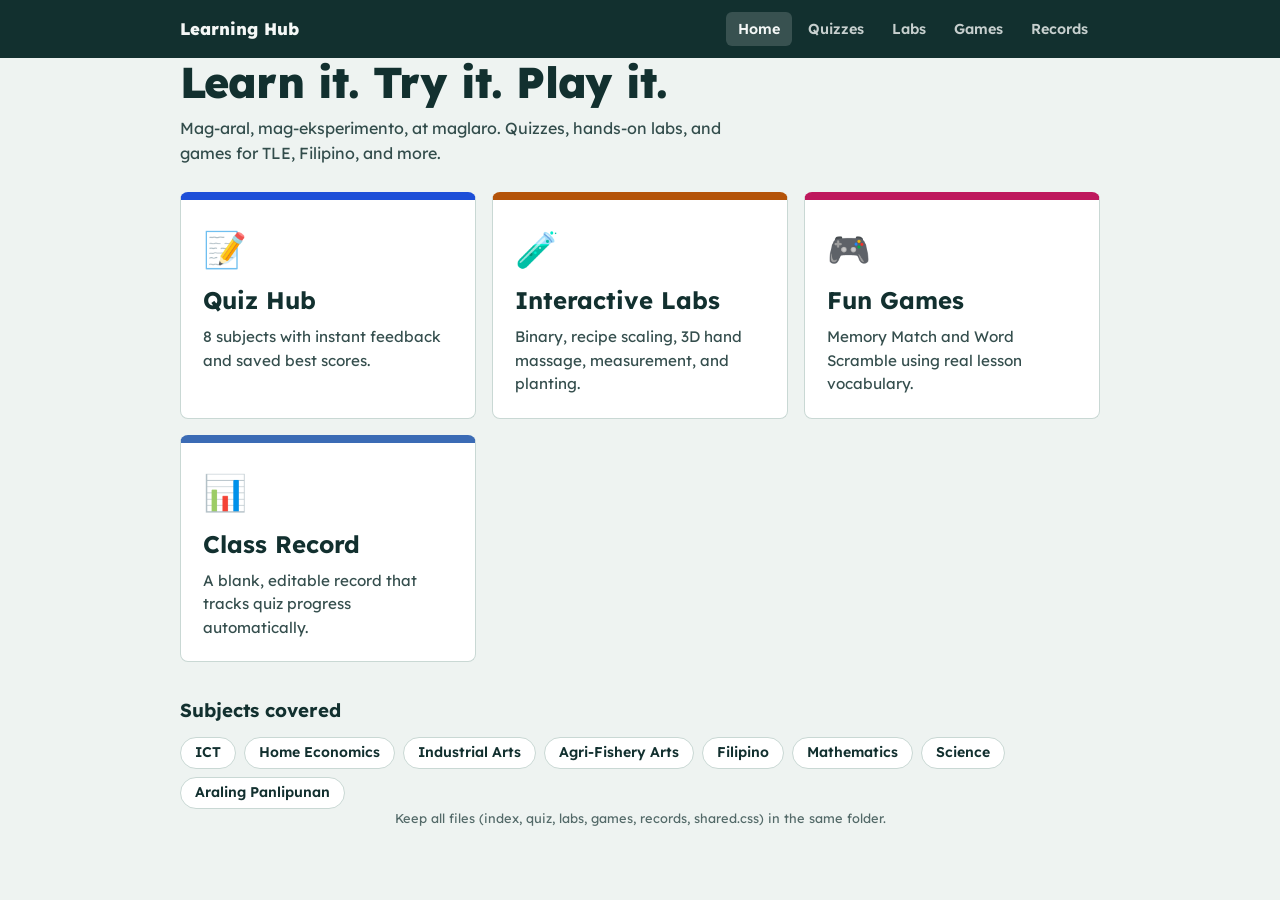
==== index.html @ b20fddb3 "Add files via upload" ====
<!DOCTYPE html>
<html lang="en">
<head>
<meta charset="utf-8">
<meta name="viewport" content="width=device-width, initial-scale=1">
<title>Learning Hub | TLE, Filipino and more</title>
<link href="https://fonts.googleapis.com/css2?family=Lexend:wght@400;600;800&display=swap" rel="stylesheet">
<style>
:root{--bg:#eef3f1;--ink:#12302f;--card:#fff;--line:#c9d8d4;--ok:#15803d;--bad:#b91c1c;--head:#12302f;--headtxt:#f4f7f6;--acc:#0f766e;--onacc:#fff}
@media (prefers-color-scheme:dark){:root{--bg:#0d1c1c;--ink:#e6efed;--card:#142a2a;--line:#2b4545;--ok:#4ade80;--bad:#f87171;--head:#071212;--acc:#2dd4bf;--onacc:#04201d}}
*{box-sizing:border-box}
body{margin:0;font-family:Lexend,system-ui,sans-serif;background:var(--bg);color:var(--ink);line-height:1.55}
.wrap{max-width:960px;margin:0 auto;padding:0 20px}
.top{background:var(--head);color:var(--headtxt);position:sticky;top:0;z-index:5}
.top .wrap{display:flex;align-items:center;gap:8px 22px;flex-wrap:wrap;padding-top:12px;padding-bottom:12px}
.brand{font-weight:800;font-size:1.05rem;color:inherit;text-decoration:none;margin-right:auto}
.top nav{display:flex;gap:4px;flex-wrap:wrap}
.top nav a{color:inherit;text-decoration:none;font-weight:600;font-size:.9rem;padding:6px 12px;border-radius:6px;opacity:.8}
.top nav a:hover{opacity:1}
.top nav a[aria-current=page]{background:rgba(255,255,255,.16);opacity:1}
main{padding-top:28px;padding-bottom:56px}
h1{font-size:clamp(1.8rem,5vw,2.7rem);font-weight:800;letter-spacing:-.02em;line-height:1.15;margin:0 0 8px}
.lead{max-width:56ch;opacity:.85;margin:0 0 26px}
.grid{display:grid;gap:16px;grid-template-columns:repeat(auto-fit,minmax(250px,1fr))}
.hub{display:block;text-decoration:none;color:inherit;background:var(--card);border:1px solid var(--line);border-top:8px solid var(--c);border-radius:8px;padding:22px}
.hub:hover{border-color:var(--c)}
.hub .ic{font-size:2.2rem}
.hub h2{margin:6px 0}
.hub p{margin:0;opacity:.85;font-size:.95rem}
.chips{display:flex;gap:8px;flex-wrap:wrap;margin:0;padding:0;list-style:none}
.chips li{border:1px solid var(--line);background:var(--card);border-radius:20px;padding:4px 14px;font-size:.88rem;font-weight:600}
h3{margin:34px 0 12px}
.tabs{display:flex;gap:8px;flex-wrap:wrap;margin-bottom:16px}
.tab{font:inherit;font-weight:600;padding:9px 16px;border-radius:6px;border:2px solid var(--line);background:var(--card);color:var(--ink);cursor:pointer}
.tab[aria-selected=true]{background:var(--acc);border-color:var(--acc);color:var(--onacc)}
.panel{background:var(--card);border:1px solid var(--line);border-radius:8px;padding:24px}
.panel h2{margin:0 0 4px}
.panel>p{margin:0 0 12px;opacity:.85}
.btn{font:inherit;font-weight:600;border:2px solid var(--acc);background:var(--acc);color:var(--onacc);padding:8px 18px;border-radius:6px;cursor:pointer}
.btn.alt{background:transparent;color:var(--ink);border-color:var(--ink)}
input,select,textarea{font:inherit;color:var(--ink);background:var(--bg);border:2px solid var(--line);border-radius:6px;padding:8px 10px;max-width:100%}
textarea{width:100%;min-height:100px}
label{display:block;font-weight:600;margin:12px 0 4px}
:focus-visible{outline:3px solid var(--acc);outline-offset:2px}
.big{font-size:2.6rem;font-weight:800;color:var(--acc);line-height:1.2}
.row{display:flex;gap:12px;flex-wrap:wrap;margin-top:14px;align-items:center}
.cols{display:flex;gap:14px;flex-wrap:wrap}
.cols>div{flex:1 1 140px}
.cols input,.cols select{width:100%}
.bits{display:flex;gap:6px;flex-wrap:wrap;margin:14px 0}
.bit{font:inherit;width:56px;border:2px solid var(--line);background:var(--bg);color:var(--ink);border-radius:6px;padding:6px 0;cursor:pointer;display:flex;flex-direction:column;align-items:center}
.bit small{font-size:.75rem;opacity:.75}
.bit b{font-size:1.5rem}
.bit.on{background:var(--acc);border-color:var(--acc);color:var(--onacc)}
.out{margin-top:16px;padding:14px;border-radius:6px;background:var(--bg);border:1px solid var(--line)}
.out ul{margin:6px 0 0;padding-left:20px}
.cards{display:grid;grid-template-columns:repeat(4,1fr);gap:10px;max-width:480px;margin-top:14px}
.card{aspect-ratio:1;font:inherit;font-weight:600;font-size:.82rem;border-radius:8px;border:2px solid var(--line);background:var(--acc);color:var(--onacc);cursor:pointer;display:grid;place-items:center;padding:2px}
.card.up,.card.done{background:var(--bg);color:var(--ink)}
.card.done{border-color:var(--ok)}
.card.emo{font-size:1.9rem}
.scr{font-size:clamp(1.6rem,6vw,2.4rem);font-weight:800;letter-spacing:.3em;margin:10px 0;word-break:break-all}
.msg{min-height:1.6em;font-weight:600;margin-top:10px}
.msg.g{color:var(--ok)}.msg.r{color:var(--bad)}
footer{text-align:center;font-size:.8rem;opacity:.7;padding:0 20px 28px}
</style>
</head>
<body>
<header class="top"><div class="wrap">
<a class="brand" href="index.html">Learning Hub</a>
<nav aria-label="Main">
<a href="index.html" aria-current="page">Home</a><a href="quiz.html">Quizzes</a><a href="labs.html">Labs</a><a href="games.html">Games</a><a href="records.html">Records</a>
</nav></div></header>
<main class="wrap">
<h1>Learn it. Try it. Play it.</h1>
<p class="lead">Mag-aral, mag-eksperimento, at maglaro. Quizzes, hands-on labs, and games for TLE, Filipino, and more.</p>
<div class="grid">
<a class="hub" href="quiz.html" style="--c:#1d4ed8"><div class="ic" aria-hidden="true">📝</div><h2>Quiz Hub</h2><p>8 subjects with instant feedback and saved best scores.</p></a>
<a class="hub" href="labs.html" style="--c:#b45309"><div class="ic" aria-hidden="true">🧪</div><h2>Interactive Labs</h2><p>Binary, recipe scaling, 3D hand massage, measurement, and planting.</p></a>
<a class="hub" href="games.html" style="--c:#be185d"><div class="ic" aria-hidden="true">🎮</div><h2>Fun Games</h2><p>Memory Match and Word Scramble using real lesson vocabulary.</p></a>
<a class="hub" href="records.html" style="--c:#3b6bb5"><div class="ic" aria-hidden="true">📊</div><h2>Class Record</h2><p>A blank, editable record that tracks quiz progress automatically.</p></a>
</div>
<h3>Subjects covered</h3>
<ul class="chips"><li>ICT</li><li>Home Economics</li><li>Industrial Arts</li><li>Agri-Fishery Arts</li><li>Filipino</li><li>Mathematics</li><li>Science</li><li>Araling Panlipunan</li></ul>
</main>
<footer>Keep all files (index, quiz, labs, games, records, shared.css) in the same folder.</footer>
</body>
</html>
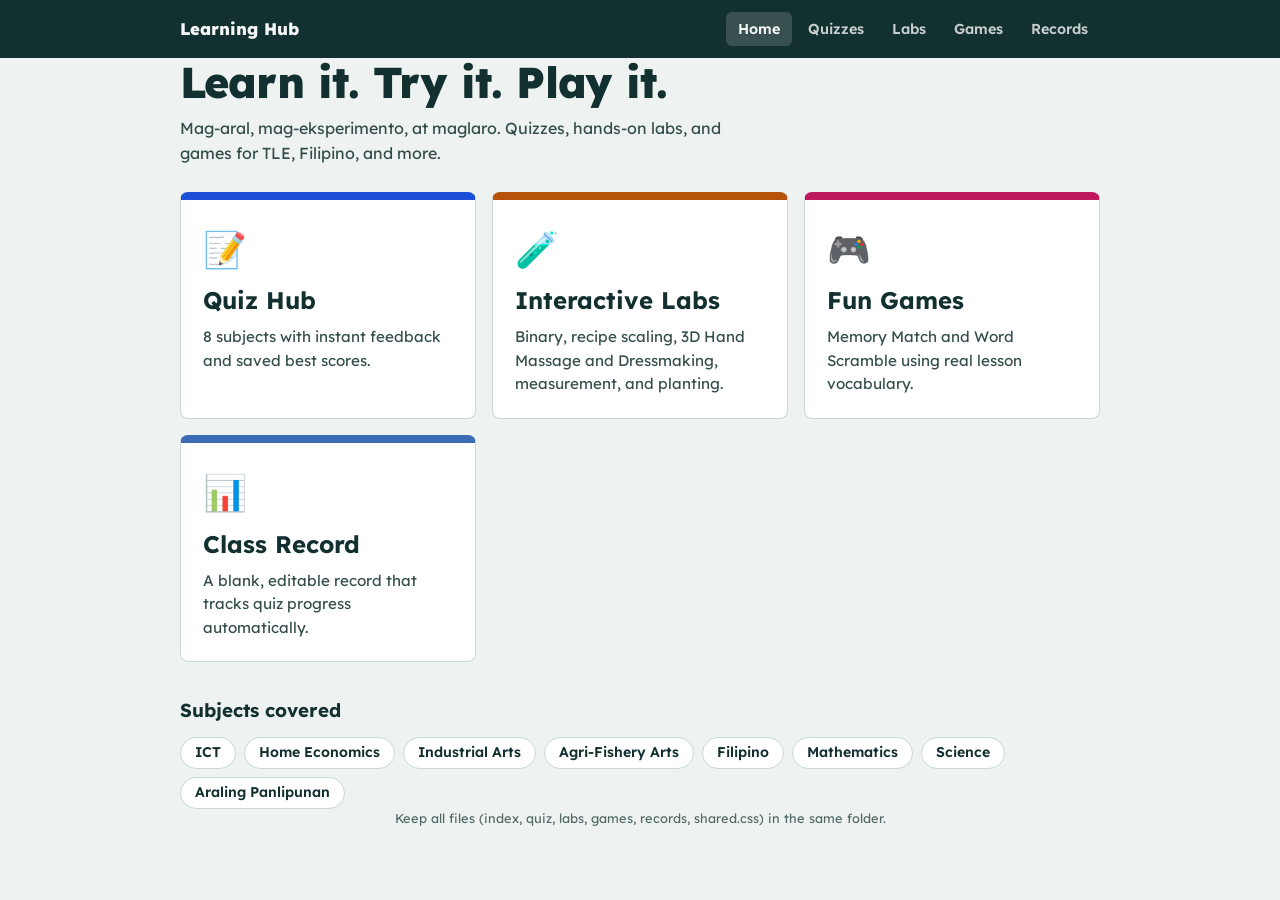
==== commit e45b0fff: "Add files via upload" ====
--- a/index.html
+++ b/index.html
@@ -76,7 +76,7 @@
 <p class="lead">Mag-aral, mag-eksperimento, at maglaro. Quizzes, hands-on labs, and games for TLE, Filipino, and more.</p>
 <div class="grid">
 <a class="hub" href="quiz.html" style="--c:#1d4ed8"><div class="ic" aria-hidden="true">📝</div><h2>Quiz Hub</h2><p>8 subjects with instant feedback and saved best scores.</p></a>
-<a class="hub" href="labs.html" style="--c:#b45309"><div class="ic" aria-hidden="true">🧪</div><h2>Interactive Labs</h2><p>Binary, recipe scaling, 3D hand massage, measurement, and planting.</p></a>
+<a class="hub" href="labs.html" style="--c:#b45309"><div class="ic" aria-hidden="true">🧪</div><h2>Interactive Labs</h2><p>Binary, recipe scaling, 3D Hand Massage and Dressmaking, measurement, and planting.</p></a>
 <a class="hub" href="games.html" style="--c:#be185d"><div class="ic" aria-hidden="true">🎮</div><h2>Fun Games</h2><p>Memory Match and Word Scramble using real lesson vocabulary.</p></a>
 <a class="hub" href="records.html" style="--c:#3b6bb5"><div class="ic" aria-hidden="true">📊</div><h2>Class Record</h2><p>A blank, editable record that tracks quiz progress automatically.</p></a>
 </div>
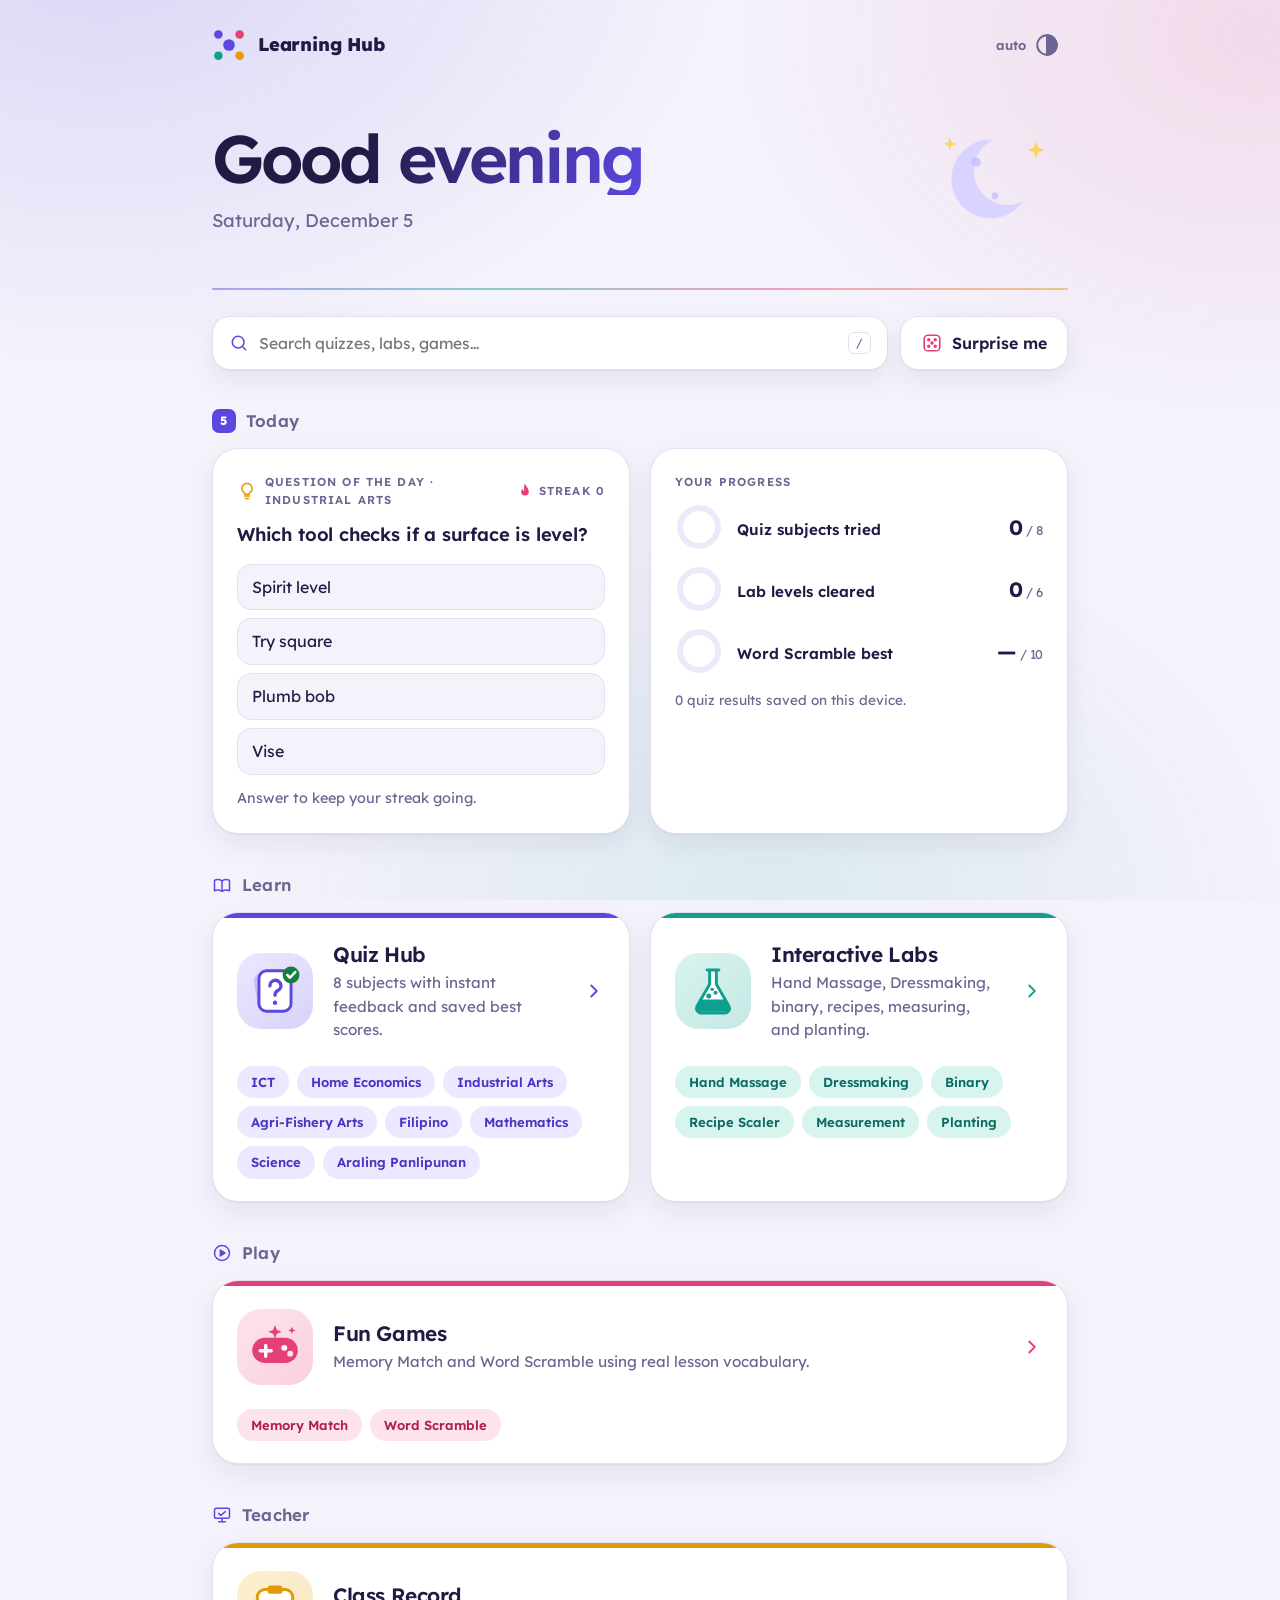
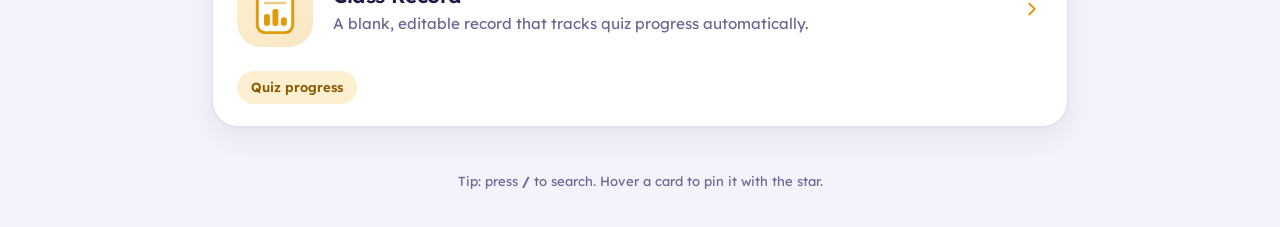
==== commit d9fdd170: "Add files via upload" ====
--- a/index.html
+++ b/index.html
@@ -3,86 +3,254 @@
 <head>
 <meta charset="utf-8">
 <meta name="viewport" content="width=device-width, initial-scale=1">
-<title>Learning Hub | TLE, Filipino and more</title>
-<link href="https://fonts.googleapis.com/css2?family=Lexend:wght@400;600;800&display=swap" rel="stylesheet">
+<title>Learning Hub</title>
+<script>(function(){var p=null;try{p=JSON.parse(localStorage.getItem("hub-theme"))}catch(e){}p=p||"auto";var d=p==="dark"||(p==="auto"&&matchMedia("(prefers-color-scheme:dark)").matches);document.documentElement.dataset.theme=d?"dark":"light"})()</script>
+<link rel="preconnect" href="https://fonts.googleapis.com">
+<link href="https://fonts.googleapis.com/css2?family=Lexend:wght@300;400;600;800&display=swap" rel="stylesheet">
 <style>
-:root{--bg:#eef3f1;--ink:#12302f;--card:#fff;--line:#c9d8d4;--ok:#15803d;--bad:#b91c1c;--head:#12302f;--headtxt:#f4f7f6;--acc:#0f766e;--onacc:#fff}
-@media (prefers-color-scheme:dark){:root{--bg:#0d1c1c;--ink:#e6efed;--card:#142a2a;--line:#2b4545;--ok:#4ade80;--bad:#f87171;--head:#071212;--acc:#2dd4bf;--onacc:#04201d}}
+:root{--bg:#f4f2fb;--card:#fff;--line:#e3dff3;--ink:#211a45;--mute:#6a6591;--pri:#5b48e0;--pri2:#8b5cf6;--tint:#ece9fb;--hov:#faf9ff;--ok:#15803d;--bad:#c0262d;--shadow:0 1px 2px rgba(33,26,69,.05),0 10px 28px rgba(33,26,69,.07);
+--c-quiz:#5b48e0;--t-quiz:#ebe8ff;--ct-quiz:#4535c4;--c-labs:#0e9f8e;--t-labs:#d8f4ef;--ct-labs:#0a6b5f;--c-games:#e63f77;--t-games:#fde4ec;--ct-games:#b01f4f;--c-rec:#e09a0a;--t-rec:#fdf0d0;--ct-rec:#8a5600}
+[data-theme=dark]{--bg:#110e24;--card:#1b1737;--line:#302a5a;--ink:#efecff;--mute:#a49fcd;--pri:#a493ff;--pri2:#c084fc;--tint:#27224d;--hov:#211c43;--ok:#4ade80;--bad:#f87171;--shadow:0 1px 2px rgba(0,0,0,.35),0 10px 28px rgba(0,0,0,.3);
+--c-quiz:#9d8dff;--t-quiz:#2a2458;--ct-quiz:#c0b6ff;--c-labs:#34d3bd;--t-labs:#12363a;--ct-labs:#7de8d8;--c-games:#ff7aa6;--t-games:#3d1f3c;--ct-games:#ffa8c6;--c-rec:#ffc247;--t-rec:#3b3018;--ct-rec:#ffd98a}
+.h-quiz{--c:var(--c-quiz);--t:var(--t-quiz);--ct:var(--ct-quiz)}.h-labs{--c:var(--c-labs);--t:var(--t-labs);--ct:var(--ct-labs)}.h-games{--c:var(--c-games);--t:var(--t-games);--ct:var(--ct-games)}.h-rec{--c:var(--c-rec);--t:var(--t-rec);--ct:var(--ct-rec)}
 *{box-sizing:border-box}
-body{margin:0;font-family:Lexend,system-ui,sans-serif;background:var(--bg);color:var(--ink);line-height:1.55}
-.wrap{max-width:960px;margin:0 auto;padding:0 20px}
-.top{background:var(--head);color:var(--headtxt);position:sticky;top:0;z-index:5}
-.top .wrap{display:flex;align-items:center;gap:8px 22px;flex-wrap:wrap;padding-top:12px;padding-bottom:12px}
-.brand{font-weight:800;font-size:1.05rem;color:inherit;text-decoration:none;margin-right:auto}
-.top nav{display:flex;gap:4px;flex-wrap:wrap}
-.top nav a{color:inherit;text-decoration:none;font-weight:600;font-size:.9rem;padding:6px 12px;border-radius:6px;opacity:.8}
-.top nav a:hover{opacity:1}
-.top nav a[aria-current=page]{background:rgba(255,255,255,.16);opacity:1}
-main{padding-top:28px;padding-bottom:56px}
-h1{font-size:clamp(1.8rem,5vw,2.7rem);font-weight:800;letter-spacing:-.02em;line-height:1.15;margin:0 0 8px}
-.lead{max-width:56ch;opacity:.85;margin:0 0 26px}
-.grid{display:grid;gap:16px;grid-template-columns:repeat(auto-fit,minmax(250px,1fr))}
-.hub{display:block;text-decoration:none;color:inherit;background:var(--card);border:1px solid var(--line);border-top:8px solid var(--c);border-radius:8px;padding:22px}
-.hub:hover{border-color:var(--c)}
-.hub .ic{font-size:2.2rem}
-.hub h2{margin:6px 0}
-.hub p{margin:0;opacity:.85;font-size:.95rem}
-.chips{display:flex;gap:8px;flex-wrap:wrap;margin:0;padding:0;list-style:none}
-.chips li{border:1px solid var(--line);background:var(--card);border-radius:20px;padding:4px 14px;font-size:.88rem;font-weight:600}
-h3{margin:34px 0 12px}
-.tabs{display:flex;gap:8px;flex-wrap:wrap;margin-bottom:16px}
-.tab{font:inherit;font-weight:600;padding:9px 16px;border-radius:6px;border:2px solid var(--line);background:var(--card);color:var(--ink);cursor:pointer}
-.tab[aria-selected=true]{background:var(--acc);border-color:var(--acc);color:var(--onacc)}
-.panel{background:var(--card);border:1px solid var(--line);border-radius:8px;padding:24px}
-.panel h2{margin:0 0 4px}
-.panel>p{margin:0 0 12px;opacity:.85}
-.btn{font:inherit;font-weight:600;border:2px solid var(--acc);background:var(--acc);color:var(--onacc);padding:8px 18px;border-radius:6px;cursor:pointer}
-.btn.alt{background:transparent;color:var(--ink);border-color:var(--ink)}
-input,select,textarea{font:inherit;color:var(--ink);background:var(--bg);border:2px solid var(--line);border-radius:6px;padding:8px 10px;max-width:100%}
-textarea{width:100%;min-height:100px}
-label{display:block;font-weight:600;margin:12px 0 4px}
-:focus-visible{outline:3px solid var(--acc);outline-offset:2px}
-.big{font-size:2.6rem;font-weight:800;color:var(--acc);line-height:1.2}
-.row{display:flex;gap:12px;flex-wrap:wrap;margin-top:14px;align-items:center}
-.cols{display:flex;gap:14px;flex-wrap:wrap}
-.cols>div{flex:1 1 140px}
-.cols input,.cols select{width:100%}
-.bits{display:flex;gap:6px;flex-wrap:wrap;margin:14px 0}
-.bit{font:inherit;width:56px;border:2px solid var(--line);background:var(--bg);color:var(--ink);border-radius:6px;padding:6px 0;cursor:pointer;display:flex;flex-direction:column;align-items:center}
-.bit small{font-size:.75rem;opacity:.75}
-.bit b{font-size:1.5rem}
-.bit.on{background:var(--acc);border-color:var(--acc);color:var(--onacc)}
-.out{margin-top:16px;padding:14px;border-radius:6px;background:var(--bg);border:1px solid var(--line)}
-.out ul{margin:6px 0 0;padding-left:20px}
-.cards{display:grid;grid-template-columns:repeat(4,1fr);gap:10px;max-width:480px;margin-top:14px}
-.card{aspect-ratio:1;font:inherit;font-weight:600;font-size:.82rem;border-radius:8px;border:2px solid var(--line);background:var(--acc);color:var(--onacc);cursor:pointer;display:grid;place-items:center;padding:2px}
-.card.up,.card.done{background:var(--bg);color:var(--ink)}
-.card.done{border-color:var(--ok)}
-.card.emo{font-size:1.9rem}
-.scr{font-size:clamp(1.6rem,6vw,2.4rem);font-weight:800;letter-spacing:.3em;margin:10px 0;word-break:break-all}
-.msg{min-height:1.6em;font-weight:600;margin-top:10px}
-.msg.g{color:var(--ok)}.msg.r{color:var(--bad)}
-footer{text-align:center;font-size:.8rem;opacity:.7;padding:0 20px 28px}
+html{color-scheme:light dark}
+body{margin:0;background:var(--bg);color:var(--ink);font-family:Lexend,system-ui,sans-serif;line-height:1.55;transition:background .25s,color .25s;min-height:100vh}
+body::before{content:"";position:fixed;inset:0;z-index:-1;pointer-events:none;background:radial-gradient(620px 420px at 8% -6%,color-mix(in srgb,var(--c-quiz) 16%,transparent),transparent),radial-gradient(520px 380px at 98% 4%,color-mix(in srgb,var(--c-games) 13%,transparent),transparent),radial-gradient(520px 380px at 60% 100%,color-mix(in srgb,var(--c-labs) 10%,transparent),transparent)}
+.wrap{max-width:900px;margin:0 auto;padding:0 22px}
+.ic{width:22px;height:22px;fill:none;stroke:currentColor;stroke-width:1.8;stroke-linecap:round;stroke-linejoin:round;flex:none}
+header.bar{display:flex;align-items:center;justify-content:space-between;padding:26px 0 0}
+.brand{display:flex;align-items:center;gap:12px;font-weight:800;font-size:1.15rem;color:var(--ink);text-decoration:none;letter-spacing:-.01em}
+.logo{width:34px;height:34px}
+#theme{display:flex;align-items:center;gap:8px;border:0;background:transparent;color:var(--mute);font:inherit;font-size:.82rem;font-weight:600;cursor:pointer;padding:6px 8px;border-radius:12px}
+#theme:hover{color:var(--ink);background:var(--tint)}
+#theme .ic{width:26px;height:26px}
+.hero{display:flex;align-items:center;justify-content:space-between;gap:16px;margin:40px 0 0}
+h1{font-size:clamp(2.4rem,8.5vw,4.2rem);font-weight:600;letter-spacing:-.045em;line-height:1.08;margin:0 0 12px;background:linear-gradient(100deg,var(--ink) 35%,var(--pri) 100%);-webkit-background-clip:text;background-clip:text;color:transparent}
+h1 em{font-style:normal;font-weight:300}
+.date{color:var(--mute);font-size:1.15rem;margin:0}
+.orb{width:150px;height:150px;flex:none;animation:rise 1.2s cubic-bezier(.2,.8,.2,1) both,float 6s 1.2s ease-in-out infinite}
+@media(max-width:560px){.orb{width:92px;height:92px}}
+.orb .rays{transform-origin:80px 80px;animation:spin 40s linear infinite}
+.orb .tw{animation:tw 2.4s ease-in-out infinite}
+.cont{display:inline-flex;align-items:center;gap:8px;margin-top:18px;padding:9px 18px;border-radius:999px;background:linear-gradient(100deg,var(--pri),var(--pri2));color:#fff;font-weight:600;text-decoration:none;font-size:.95rem;box-shadow:0 8px 20px color-mix(in srgb,var(--pri) 30%,transparent)}
+[data-theme=dark] .cont{color:#150f33}
+.cont:hover{filter:brightness(1.06)}
+.cont .ic{width:18px;height:18px}
+hr{border:0;height:2px;border-radius:2px;background:linear-gradient(90deg,var(--c-quiz),var(--c-labs),var(--c-games),var(--c-rec));opacity:.45;margin:34px 0 26px}
+.tools{display:flex;gap:12px;flex-wrap:wrap}
+.search{flex:1 1 260px;display:flex;align-items:center;gap:10px;background:var(--card);border:1.5px solid var(--line);border-radius:18px;padding:0 16px;box-shadow:var(--shadow)}
+.search:focus-within{border-color:var(--pri)}
+.search .ic{color:var(--pri);width:20px;height:20px}
+.search input{flex:1;border:0;background:transparent;color:var(--ink);font:inherit;font-size:.98rem;padding:14px 0;outline:none;min-width:0}
+.search kbd{font:inherit;font-size:.75rem;color:var(--mute);border:1px solid var(--line);border-radius:6px;padding:1px 7px}
+.surp{display:flex;align-items:center;gap:9px;border:1.5px solid var(--line);background:var(--card);color:var(--ink);font:inherit;font-weight:600;border-radius:18px;padding:0 20px;cursor:pointer;box-shadow:var(--shadow);min-height:50px}
+.surp:hover{border-color:var(--c-games);color:var(--c-games)}
+.surp .ic{width:22px;height:22px;color:var(--c-games);transition:transform .5s}
+.surp:hover .ic{transform:rotate(180deg) scale(1.1)}
+.sec{display:flex;align-items:center;gap:10px;font-size:1.05rem;font-weight:600;color:var(--mute);margin:38px 0 14px;letter-spacing:.01em}
+.sec .ic{color:var(--pri);width:20px;height:20px}
+.cal{display:inline-grid;place-items:center;width:24px;height:24px;border-radius:7px;background:var(--pri);color:#fff;font-size:.75rem;font-weight:800}
+[data-theme=dark] .cal{color:#150f33}
+.grid{display:grid;grid-template-columns:repeat(2,minmax(0,1fr));gap:20px}
+@media(max-width:640px){.grid{grid-template-columns:1fr}}
+.grid>.card:only-child{grid-column:1/-1}
+.card{position:relative;background:var(--card);border:1.5px solid var(--line);border-radius:26px;box-shadow:var(--shadow);transition:transform .2s,border-color .2s,box-shadow .2s;animation:up .55s both;animation-delay:calc(var(--i,0)*70ms);overflow:hidden}
+.card.hub::before{content:"";position:absolute;left:0;top:0;right:0;height:5px;background:var(--c)}
+.card.lift:hover{transform:translateY(-3px);border-color:var(--c);box-shadow:0 14px 34px color-mix(in srgb,var(--c) 20%,transparent)}
+.card .main{display:flex;align-items:center;gap:20px;padding:28px 24px 24px;color:inherit;text-decoration:none}
+.card .main:active{transform:scale(.99)}
+.card:focus-within{border-color:var(--c,var(--pri))}
+.art{width:76px;height:76px;border-radius:24px;flex:none;display:grid;place-items:center;background:linear-gradient(140deg,var(--t),color-mix(in srgb,var(--c) 24%,var(--card)))}
+.art svg{width:54px;height:54px;overflow:visible}
+.res .art{width:52px;height:52px;border-radius:16px}.res .art svg{width:38px;height:38px}
+.txt{flex:1;min-width:0}
+.txt b{display:block;font-size:1.3rem;letter-spacing:-.02em;line-height:1.25;font-weight:600}
+.txt span{display:block;color:var(--mute);font-size:.95rem;margin-top:4px}
+.chev{width:22px;height:22px;color:var(--c);fill:none;stroke:currentColor;stroke-width:2;stroke-linecap:round;stroke-linejoin:round;transition:transform .2s}
+.card:hover .chev{transform:translateX(5px)}
+.chips{display:flex;flex-wrap:wrap;gap:8px;padding:0 24px 22px}
+.chip{font-size:.82rem;font-weight:600;color:var(--ct);background:var(--t);border-radius:999px;padding:5px 13px;text-decoration:none;border:1.5px solid transparent;transition:transform .15s,border-color .15s}
+.chip:hover,.chip:focus-visible{border-color:var(--c);transform:translateY(-1px)}
+.pin{position:absolute;top:16px;right:14px;border:0;background:transparent;color:var(--mute);width:32px;height:32px;border-radius:10px;cursor:pointer;opacity:0;transition:opacity .15s;display:grid;place-items:center}
+.card:hover .pin,.pin:focus-visible,.pin.on{opacity:1}
+.pin.on{color:#e09a0a}
+.pin.on .ic{fill:currentColor}
+.pin .ic{width:18px;height:18px}
+@media(hover:none){.pin{opacity:.7}}
+.pad{padding:24px}
+.lbl{font-size:.72rem;font-weight:600;letter-spacing:.1em;text-transform:uppercase;color:var(--mute);display:flex;justify-content:space-between;align-items:center;gap:10px;margin-bottom:12px}
+.lbl>span:first-child{display:flex;align-items:center;gap:8px;min-width:0}
+.lbl .ic{color:var(--c-rec);width:20px;height:20px}
+.lbl .fl{color:var(--c-games);width:18px;height:18px;fill:currentColor;stroke:none}
+.lbl>span:last-child{white-space:nowrap;display:flex;align-items:center;gap:5px}
+.qtext{font-size:1.15rem;font-weight:600;letter-spacing:-.01em;margin:0 0 14px}
+.opts{display:grid;gap:8px}
+.opt{font:inherit;text-align:left;background:var(--bg);color:var(--ink);border:1.5px solid var(--line);border-radius:14px;padding:10px 14px;cursor:pointer;transition:border-color .15s,background .15s,transform .15s}
+.opt:hover:not(:disabled){border-color:var(--pri);transform:translateX(3px)}
+.opt:disabled{cursor:default}
+.opt.right{border-color:var(--ok);background:color-mix(in srgb,var(--ok) 14%,var(--card))}
+.opt.wrong{border-color:var(--bad);background:color-mix(in srgb,var(--bad) 12%,var(--card))}
+.expl{margin:12px 0 0;font-size:.9rem;color:var(--mute)}
+.stat{display:flex;align-items:center;gap:14px;margin:0 0 14px}
+.ring{width:48px;height:48px;flex:none}
+.ring .rv{transition:stroke-dashoffset 1s cubic-bezier(.2,.8,.2,1)}
+.sx{flex:1;display:flex;justify-content:space-between;align-items:baseline;gap:8px;font-weight:600;font-size:.95rem}
+.sx span:last-child{font-size:1.3rem;letter-spacing:-.02em}
+.sx small{color:var(--mute);font-weight:400;font-size:.8rem}
+.note{color:var(--mute);font-size:.85rem;margin:0}
+.res .main{padding:16px 20px}
+.none{color:var(--mute);padding:30px 0;text-align:center}
+.toast{position:fixed;left:50%;bottom:28px;transform:translate(-50%,20px);background:var(--ink);color:var(--bg);padding:12px 20px;border-radius:14px;font-weight:600;opacity:0;pointer-events:none;transition:.25s}
+.toast.on{opacity:1;transform:translate(-50%,0)}
+footer{color:var(--mute);font-size:.82rem;text-align:center;padding:44px 22px 36px}
+:focus-visible{outline:3px solid var(--pri);outline-offset:2px}
+/* illustration motion */
+.a-b{animation:bub 2.6s ease-in infinite}.a-b2{animation-delay:.9s}.a-b3{animation-delay:1.7s}
+.a-bar{transform-box:fill-box;transform-origin:bottom;animation:grow 1.1s cubic-bezier(.2,.8,.2,1) both}
+.a-bar2{animation-delay:.15s}.a-bar3{animation-delay:.3s}
+.a-spk{transform-box:fill-box;transform-origin:center;animation:tw 2.2s ease-in-out infinite}
+.card:hover .art svg{animation:wig .6s}
+@keyframes up{from{opacity:0;transform:translateY(14px)}to{opacity:1;transform:none}}
+@keyframes rise{from{opacity:0;transform:translateY(40px) scale(.85)}to{opacity:1;transform:none}}
+@keyframes float{50%{transform:translateY(-8px)}}
+@keyframes spin{to{transform:rotate(360deg)}}
+@keyframes tw{50%{opacity:.35;transform:scale(.75)}}
+@keyframes bub{0%{transform:translateY(8px);opacity:0}30%{opacity:1}100%{transform:translateY(-16px);opacity:0}}
+@keyframes grow{from{transform:scaleY(.1)}}
+@keyframes wig{25%{transform:rotate(-6deg) scale(1.06)}75%{transform:rotate(6deg) scale(1.06)}}
+@media(prefers-reduced-motion:reduce){*{animation:none!important;transition:none!important}}
 </style>
 </head>
 <body>
-<header class="top"><div class="wrap">
-<a class="brand" href="index.html">Learning Hub</a>
-<nav aria-label="Main">
-<a href="index.html" aria-current="page">Home</a><a href="quiz.html">Quizzes</a><a href="labs.html">Labs</a><a href="games.html">Games</a><a href="records.html">Records</a>
-</nav></div></header>
-<main class="wrap">
-<h1>Learn it. Try it. Play it.</h1>
-<p class="lead">Mag-aral, mag-eksperimento, at maglaro. Quizzes, hands-on labs, and games for TLE, Filipino, and more.</p>
-<div class="grid">
-<a class="hub" href="quiz.html" style="--c:#1d4ed8"><div class="ic" aria-hidden="true">📝</div><h2>Quiz Hub</h2><p>8 subjects with instant feedback and saved best scores.</p></a>
-<a class="hub" href="labs.html" style="--c:#b45309"><div class="ic" aria-hidden="true">🧪</div><h2>Interactive Labs</h2><p>Binary, recipe scaling, 3D Hand Massage and Dressmaking, measurement, and planting.</p></a>
-<a class="hub" href="games.html" style="--c:#be185d"><div class="ic" aria-hidden="true">🎮</div><h2>Fun Games</h2><p>Memory Match and Word Scramble using real lesson vocabulary.</p></a>
-<a class="hub" href="records.html" style="--c:#3b6bb5"><div class="ic" aria-hidden="true">📊</div><h2>Class Record</h2><p>A blank, editable record that tracks quiz progress automatically.</p></a>
+<svg width="0" height="0" style="position:absolute" aria-hidden="true">
+<symbol id="i-chev" viewBox="0 0 24 24"><path d="m9 6 6 6-6 6"/></symbol>
+<symbol id="i-star" viewBox="0 0 24 24"><path d="m12 3 2.7 5.6 6.1.9-4.4 4.3 1 6.1L12 17l-5.4 2.9 1-6.1L3.2 9.5l6.1-.9z"/></symbol>
+<symbol id="i-search" viewBox="0 0 24 24"><circle cx="11" cy="11" r="7"/><path d="m20 20-3.5-3.5"/></symbol>
+<symbol id="i-dice" viewBox="0 0 24 24"><rect x="3.5" y="3.5" width="17" height="17" rx="4"/><circle cx="8.5" cy="8.5" r="1" fill="currentColor"/><circle cx="15.5" cy="8.5" r="1" fill="currentColor"/><circle cx="12" cy="12" r="1" fill="currentColor"/><circle cx="8.5" cy="15.5" r="1" fill="currentColor"/><circle cx="15.5" cy="15.5" r="1" fill="currentColor"/></symbol>
+<symbol id="i-arrow" viewBox="0 0 24 24"><path d="M5 12h14M13 6l6 6-6 6"/></symbol>
+<symbol id="i-learn" viewBox="0 0 24 24"><path d="M3 6.5C5.5 5 8.5 5 12 7c3.5-2 6.5-2 9-.5V19c-2.5-1.5-5.5-1.5-9 .5-3.5-2-6.5-2-9-.5z"/><path d="M12 7v12.500"/></symbol>
+<symbol id="i-play" viewBox="0 0 24 24"><circle cx="12" cy="12" r="9"/><path d="m10 8.500 5.500 3.500-5.500 3.500z" fill="currentColor"/></symbol>
+<symbol id="i-teach" viewBox="0 0 24 24"><rect x="3" y="4" width="18" height="12" rx="2"/><path d="m8 10 2.500 2.500L16 8M8 20h8M12 16v4"/></symbol>
+<symbol id="i-bulb" viewBox="0 0 24 24"><path d="M9 18h6M10 21h4M12 3a6 6 0 0 0-3.500 10.900c.6.5 1 1.200 1 2.100h5c0-.9.4-1.600 1-2.100A6 6 0 0 0 12 3z"/></symbol>
+<symbol id="a-quiz" viewBox="0 0 64 64"><rect x="9" y="9" width="38" height="46" rx="9" fill="var(--c)" opacity=".22" transform="rotate(-9 28 32)"/><rect x="13" y="8" width="38" height="48" rx="9" fill="var(--card)" stroke="var(--c)" stroke-width="3.500"/><path d="M26 26a6.500 6.500 0 1 1 9.500 5.500C33.500 32.500 32 34 32 37" fill="none" stroke="var(--c)" stroke-width="4" stroke-linecap="round"/><circle cx="32" cy="46" r="2.600" fill="var(--c)"/><circle cx="51" cy="13" r="10" fill="var(--ok)"/><path d="m46.500 13 3.200 3.300L56 9.500" fill="none" stroke="#fff" stroke-width="3" stroke-linecap="round" stroke-linejoin="round"/></symbol>
+<symbol id="a-labs" viewBox="0 0 64 64"><path d="M25 7h14M28 7v17L13 50a5.500 5.500 0 0 0 5 8h28a5.500 5.500 0 0 0 5-8L36 24V7" fill="var(--card)" stroke="var(--c)" stroke-width="3.500" stroke-linejoin="round" stroke-linecap="round"/><path d="M18 42h28l6 10a3 3 0 0 1-2.600 4.500H14.600A3 3 0 0 1 12 52z" fill="var(--c)"/><circle class="a-b" cx="27" cy="38" r="3" fill="var(--c)"/><circle class="a-b a-b2" cx="35" cy="34" r="2.400" fill="var(--c)"/><circle class="a-b a-b3" cx="31" cy="30" r="2" fill="var(--c)"/></symbol>
+<symbol id="a-games" viewBox="0 0 64 64"><rect x="5" y="21" width="54" height="30" rx="15" fill="var(--c)"/><path d="M21 30v13M14.500 36.500h13" stroke="#fff" stroke-width="4" stroke-linecap="round"/><circle cx="43" cy="33" r="3.500" fill="#fff"/><circle cx="50" cy="40" r="3.500" fill="#fff" opacity=".85"/><path class="a-spk" d="M32 6l2.200 5.800L40 14l-5.800 2.200L32 22l-2.200-5.800L24 14l5.800-2.200z" fill="var(--c)"/><path class="a-spk" style="animation-delay:.8s" d="M52 8l1.200 3.100L56.300 12.300 53.200 13.500 52 16.600l-1.200-3.100L47.700 12.300l3.100-1.200z" fill="var(--c)"/></symbol>
+<symbol id="a-rec" viewBox="0 0 64 64"><rect x="11" y="9" width="42" height="51" rx="9" fill="var(--card)" stroke="var(--c)" stroke-width="3.500"/><rect x="23" y="4" width="18" height="10" rx="4" fill="var(--c)"/><path d="M20 25h24" stroke="var(--c)" stroke-width="3" stroke-linecap="round" opacity=".5"/><rect class="a-bar" x="19" y="38" width="7" height="14" rx="2.500" fill="var(--c)"/><rect class="a-bar a-bar2" x="29" y="32" width="7" height="20" rx="2.500" fill="var(--c)"/><rect class="a-bar a-bar3" x="39" y="42" width="7" height="10" rx="2.500" fill="var(--c)"/></symbol>
+</svg>
+<div class="wrap">
+<header class="bar">
+<a class="brand" href="index.html"><svg class="logo" viewBox="0 0 32 32" aria-hidden="true"><g stroke="var(--line)" stroke-width="2.200"><path d="M16 16 6 6M16 16l10-10M16 16 6 26M16 16l10 10"/></g><circle cx="16" cy="16" r="5.500" fill="var(--pri)"/><circle cx="6" cy="6" r="4" fill="var(--c-quiz)"/><circle cx="26" cy="6" r="4" fill="var(--c-games)"/><circle cx="6" cy="26" r="4" fill="var(--c-labs)"/><circle cx="26" cy="26" r="4" fill="var(--c-rec)"/></svg>Learning Hub</a>
+<button id="theme" type="button"><span id="themeLbl">auto</span><svg class="ic" viewBox="0 0 24 24"><circle cx="12" cy="12" r="9" fill="none" stroke="currentColor" stroke-width="1.800"/><path d="M12 3a9 9 0 0 1 0 18z" fill="currentColor"/></svg></button>
+</header>
+<section class="hero">
+<div><h1 id="hi"></h1><p class="date" id="date"></p><div id="cont"></div></div>
+<svg class="orb" id="orb" viewBox="0 0 160 160" aria-hidden="true"></svg>
+</section>
+<hr>
+<div class="tools">
+<label class="search"><svg class="ic"><use href="#i-search"/></svg><input id="q" type="search" placeholder="Search quizzes, labs, games…" autocomplete="off" aria-label="Search activities"><kbd>/</kbd></label>
+<button class="surp" id="surp" type="button"><svg class="ic"><use href="#i-dice"/></svg>Surprise me</button>
 </div>
-<h3>Subjects covered</h3>
-<ul class="chips"><li>ICT</li><li>Home Economics</li><li>Industrial Arts</li><li>Agri-Fishery Arts</li><li>Filipino</li><li>Mathematics</li><li>Science</li><li>Araling Panlipunan</li></ul>
-</main>
-<footer>Keep all files (index, quiz, labs, games, records, shared.css) in the same folder.</footer>
+<div id="out"></div>
+</div>
+<footer>Tip: press <b>/</b> to search. Hover a card to pin it with the star.</footer>
+<div class="toast" id="toast" role="status"></div>
+<script>
+(function(){
+const $=s=>document.querySelector(s);
+const ls={get(k,d){try{const v=localStorage.getItem(k);return v===null?d:JSON.parse(v)}catch(e){return d}},set(k,v){try{localStorage.setItem(k,JSON.stringify(v))}catch(e){}}};
+const esc=s=>String(s).replace(/[&<>"]/g,c=>({"&":"&amp;","<":"&lt;",">":"&gt;",'"':"&quot;"}[c]));
+
+/* ---- theme ---- */
+const modes=["auto","light","dark"];let tm=ls.get("hub-theme","auto");
+const applyTheme=()=>{const d=tm==="dark"||(tm==="auto"&&matchMedia("(prefers-color-scheme:dark)").matches);document.documentElement.dataset.theme=d?"dark":"light";$("#themeLbl").textContent=tm;$("#theme").setAttribute("aria-label","Theme: "+tm+". Click to change.")};
+$("#theme").onclick=()=>{tm=modes[(modes.indexOf(tm)+1)%3];ls.set("hub-theme",tm);applyTheme()};
+matchMedia("(prefers-color-scheme:dark)").addEventListener("change",applyTheme);applyTheme();
+
+/* ---- greeting + sun / moon that match the time of day ---- */
+const now=new Date(),hr=now.getHours(),name=String(ls.get("student-name","")||"").trim().split(/\s+/)[0];
+$("#hi").innerHTML=(hr<12?"Good morning":hr<18?"Good afternoon":"Good evening")+(name?`<em>, ${esc(name)}</em>`:"");
+$("#date").textContent=now.toLocaleDateString(undefined,{weekday:"long",month:"long",day:"numeric"});
+if(hr<5||hr>=18){$("#orb").innerHTML=`<path d="M112 104a42 42 0 1 1-32-66 34 34 0 0 0 32 66z" fill="#d9d4ff"/><circle cx="62" cy="62" r="5" fill="#b9b0ff" opacity=".6"/><circle cx="82" cy="98" r="3.500" fill="#b9b0ff" opacity=".6"/><path class="tw" style="transform-box:fill-box;transform-origin:center" d="M126 40l2.500 6.500 6.500 2.500-6.500 2.500-2.500 6.500-2.500-6.500-6.500-2.500 6.500-2.500z" fill="#ffd45e"/><path class="tw" style="transform-box:fill-box;transform-origin:center;animation-delay:1s" d="M34 36l1.800 4.700 4.700 1.800-4.700 1.800L34 49l-1.800-4.700-4.700-1.800 4.700-1.800z" fill="#ffd45e"/>`}
+else{let r="";for(let i=0;i<12;i++){const a=i*Math.PI/6;r+=`<line x1="${80+48*Math.cos(a)}" y1="${80+48*Math.sin(a)}" x2="${80+(i%2?58:64)*Math.cos(a)}" y2="${80+(i%2?58:64)*Math.sin(a)}" stroke="#ffb627" stroke-width="5" stroke-linecap="round"/>`}
+ $("#orb").innerHTML=`<defs><radialGradient id="sg" cx=".4" cy=".35"><stop offset="0" stop-color="#ffe27a"/><stop offset="1" stop-color="#ff9f1c"/></radialGradient></defs><g class="rays">${r}</g><circle cx="80" cy="80" r="34" fill="url(#sg)"/>`}
+const last=ls.get("hub-last",null);
+if(last&&last.href&&last.t)$("#cont").innerHTML=`<a class="cont" href="${esc(last.href)}" data-t="${esc(last.t)}">Continue: ${esc(last.t)}<svg class="ic"><use href="#i-arrow"/></svg></a>`;
+
+/* ---- content ---- */
+const QZ=[["ict","ICT"],["he","Home Economics"],["ia","Industrial Arts"],["afa","Agri-Fishery Arts"],["fil","Filipino"],["math","Mathematics"],["sci","Science"],["ap","Araling Panlipunan"]];
+const HUBS=[
+ {id:"quiz",sec:"Learn",t:"Quiz Hub",d:"8 subjects with instant feedback and saved best scores.",href:"quiz.html",chips:QZ.map(q=>[q[1],"quiz.html#"+q[0]])},
+ {id:"labs",sec:"Learn",t:"Interactive Labs",d:"Hand Massage, Dressmaking, binary, recipes, measuring, and planting.",href:"labs.html",chips:[["Hand Massage","labs.html#massage"],["Dressmaking","labs.html#dress"],["Binary","labs.html#binary"],["Recipe Scaler","labs.html#recipe"],["Measurement","labs.html#measure"],["Planting","labs.html#planting"]]},
+ {id:"games",sec:"Play",t:"Fun Games",d:"Memory Match and Word Scramble using real lesson vocabulary.",href:"games.html",chips:[["Memory Match","games.html#memory"],["Word Scramble","games.html#scramble"]]},
+ {id:"rec",sec:"Teacher",t:"Class Record",d:"A blank, editable record that tracks quiz progress automatically.",href:"records.html",chips:[["Quiz progress","records.html#quiz"]]}
+];
+const ALL=[];HUBS.forEach(h=>{ALL.push({t:h.t,sub:h.sec,href:h.href,d:h.d,h:h.id});h.chips.forEach(c=>ALL.push({t:c[0],sub:"in "+h.t,href:c[1],d:"",h:h.id}))});
+const SECI={Learn:"learn",Play:"play",Teacher:"teach"};
+
+/* ---- question of the day ---- */
+const QS=[
+ ["ICT","Which key combination copies selected text?","Ctrl + C",["Ctrl + V","Ctrl + X","Ctrl + Z"],"Ctrl+V pastes, Ctrl+X cuts, and Ctrl+Z undoes."],
+ ["Home Economics","How long should you wash your hands with soap?","At least 20 seconds",["2 seconds","5 seconds","Until the soap is gone"],"Twenty seconds removes most germs."],
+ ["Industrial Arts","Which tool checks if a surface is level?","Spirit level",["Try square","Plumb bob","Vise"],"The bubble sits in the center when the surface is level."],
+ ["Agri-Fishery Arts","Which animals are used in vermicomposting?","Earthworms",["Ants","Crickets","Snails"],"Worms break kitchen and garden waste into rich fertilizer."],
+ ["Filipino","Alin ang pandiwa?","kumain",["bahay","pula","kahapon"],"Ang pandiwa ay salitang nagsasaad ng kilos."],
+ ["Mathematics","What is 15% of 200?","30",["15","20","45"],"10% of 200 is 20 and 5% is 10, so 15% is 30."],
+ ["Science","Which gas do plants take in for photosynthesis?","Carbon dioxide",["Oxygen","Nitrogen","Hydrogen"],"Plants use light, water, and carbon dioxide to make food."],
+ ["Araling Panlipunan","Sino ang sumulat ng Noli Me Tangere?","Jose Rizal",["Andres Bonifacio","Francisco Balagtas","Emilio Aguinaldo"],"Isinulat ito ni Dr. Jose Rizal noong 1887."],
+ ["Dressmaking","Which tool removes wrong stitches without cutting the fabric?","Seam ripper",["Fabric shears","Tailor's chalk","Tape measure"],"A seam ripper lifts and cuts only the thread."],
+ ["Hand Massage","Which way should long gliding strokes go on the hand?","From the fingertips toward the wrist",["From the wrist toward the fingertips","In small circles only","Across the knuckles only"],"Gliding toward the wrist and heart is the usual direction."],
+ ["ICT","What does CPU stand for?","Central Processing Unit",["Computer Personal Unit","Central Program Utility","Core Power Unit"],"The CPU is the brain of the computer."],
+ ["Dressmaking","What is a common seam allowance?","1.5 cm (5/8 in)",["0.1 cm","5 cm","10 cm"],"Many patterns use a 1.5 cm (5/8 inch) seam allowance."],
+ ["Home Economics","1 tablespoon equals how many teaspoons?","3",["2","5","10"],"Three teaspoons make one tablespoon."],
+ ["Hand Massage","What should you do before using a warm towel on a client?","Test the heat on your own wrist",["Wrap it tight right away","Use it as hot as possible","Skip the test if it looks fine"],"A warm towel should feel pleasantly warm, never hot."]
+];
+const ymd=d=>d.getFullYear()+"-"+String(d.getMonth()+1).padStart(2,"0")+"-"+String(d.getDate()).padStart(2,"0");
+const today=ymd(now),yest=ymd(new Date(now.getFullYear(),now.getMonth(),now.getDate()-1));
+const dayN=Math.floor(Date.UTC(now.getFullYear(),now.getMonth(),now.getDate())/864e5);
+const QI=dayN%QS.length,QR=dayN%4;
+let qs=ls.get("hub-qotd",{streak:0,ld:"",d:"",pick:null,ok:false});
+const FLAME='<svg class="fl" viewBox="0 0 24 24"><path d="M12 2c1 4 5 6 5 11a5 5 0 0 1-10 0c0-2 1-3 2-4 0 2 1 3 2 3 0-4-1-6 1-10z"/></svg>';
+function qHTML(){
+ const Q=QS[QI];let o=[Q[2],...Q[3]];o=o.slice(QR).concat(o.slice(0,QR));
+ const done=qs.d===today;
+ return`<div class="lbl"><span><svg class="ic"><use href="#i-bulb"/></svg>Question of the day · ${esc(Q[0])}</span><span>${FLAME}Streak ${qs.ld===today||qs.ld===yest?qs.streak:0}</span></div><p class="qtext">${esc(Q[1])}</p><div class="opts">${o.map((t,i)=>`<button class="opt ${done?(t===Q[2]?"right":(qs.pick===t?"wrong":"")):""}" data-o="${i}" ${done?"disabled":""}>${esc(t)}</button>`).join("")}</div>${done?`<p class="expl"><b>${qs.ok?"Correct!":"Not quite."}</b> ${esc(Q[4])} New question tomorrow.</p>`:`<p class="expl">Answer to keep your streak going.</p>`}`}
+
+/* ---- progress rings ---- */
+const lv=k=>Object.keys((ls.get(k,{})||{}).d||{}).length;
+function stats(){
+ const tried=QZ.filter(q=>ls.get("best-"+q[0],null)!==null).length,labs=lv("lab-massage-v2")+lv("lab-dress-v1"),scr=ls.get("best-scr",null),ql=(ls.get("quiz-log",[])||[]).length;
+ const row=(l,n,t,col,txt)=>`<div class="stat"><svg class="ring" viewBox="0 0 48 48"><circle cx="24" cy="24" r="19" fill="none" stroke="var(--tint)" stroke-width="6"/><circle class="rv" cx="24" cy="24" r="19" fill="none" stroke="${col}" stroke-width="6" stroke-linecap="round" stroke-dasharray="119.4" stroke-dashoffset="119.4" data-p="${t?n/t:0}" transform="rotate(-90 24 24)"/></svg><div class="sx"><span>${l}</span><span><b data-n="${n}">${txt===undefined?0:txt}</b>${t?`<small> / ${t}</small>`:""}</span></div></div>`;
+ return`<div class="lbl"><span>Your progress</span></div>${row("Quiz subjects tried",tried,8,"var(--c-quiz)")}${row("Lab levels cleared",labs,6,"var(--c-labs)")}${row("Word Scramble best",scr||0,10,"var(--c-games)",scr===null?"—":undefined)}<p class="note">${ql} quiz result${ql===1?"":"s"} saved on this device.</p>`}
+function countUp(root){root.querySelectorAll("[data-n]").forEach(b=>{const to=+b.dataset.n;if(!to&&b.textContent==="—")return;const t0=performance.now();(function f(t){const k=Math.min(1,(t-t0)/800);b.textContent=Math.round(to*k);if(k<1)requestAnimationFrame(f)})(t0)});root.querySelectorAll(".rv").forEach(c=>requestAnimationFrame(()=>c.style.strokeDashoffset=119.4*(1-Math.min(1,+c.dataset.p))))}
+
+/* ---- rendering ---- */
+let pins=ls.get("hub-pins",[]),n=0;
+const art=h=>`<span class="art"><svg viewBox="0 0 64 64" aria-hidden="true"><use href="#a-${h}"/></svg></span>`;
+const card=h=>{const p=pins.includes(h.id);return`<article class="card hub lift h-${h.id}" style="--i:${n++}"><a class="main" href="${h.href}" data-t="${esc(h.t)}">${art(h.id)}<span class="txt"><b>${esc(h.t)}</b><span>${esc(h.d)}</span></span><svg class="chev"><use href="#i-chev"/></svg></a><div class="chips">${h.chips.map(c=>`<a class="chip" href="${c[1]}" data-t="${esc(c[0])}">${esc(c[0])}</a>`).join("")}</div><button class="pin ${p?"on":""}" data-pin="${h.id}" aria-pressed="${p}" aria-label="${p?"Unpin":"Pin"} ${esc(h.t)}"><svg class="ic"><use href="#i-star"/></svg></button></article>`};
+function render(){
+ n=0;const q=$("#q").value.trim().toLowerCase();
+ if(q){const r=ALL.filter(a=>(a.t+" "+a.sub+" "+a.d).toLowerCase().includes(q));
+  $("#out").innerHTML=`<h2 class="sec">Results</h2>`+(r.length?`<div class="grid" style="grid-template-columns:1fr">${r.map(a=>`<article class="card lift res h-${a.h}" style="--i:${n++}"><a class="main" href="${a.href}" data-t="${esc(a.t)}">${art(a.h)}<span class="txt"><b>${esc(a.t)}</b><span>${esc(a.sub)}</span></span><svg class="chev"><use href="#i-chev"/></svg></a></article>`).join("")}</div>`:`<p class="none">Nothing matches “${esc($("#q").value)}”.</p>`);return}
+ let h=`<h2 class="sec"><span class="cal">${now.getDate()}</span>Today</h2><div class="grid"><article class="card pad" id="qcard" style="--i:0">${qHTML()}</article><article class="card pad" id="pcard" style="--i:1">${stats()}</article></div>`;n=2;
+ for(const s of["Learn","Play","Teacher"]){const list=HUBS.filter(x=>x.sec===s).sort((a,b)=>pins.includes(b.id)-pins.includes(a.id));h+=`<h2 class="sec"><svg class="ic"><use href="#i-${SECI[s]}"/></svg>${s}</h2><div class="grid">${list.map(card).join("")}</div>`}
+ $("#out").innerHTML=h;countUp($("#pcard"));
+}
+
+/* ---- events ---- */
+document.addEventListener("click",e=>{
+ const a=e.target.closest("a[data-t]");if(a){ls.set("hub-last",{t:a.dataset.t,href:a.getAttribute("href")});return}
+ const p=e.target.closest("[data-pin]");if(p){const id=p.dataset.pin;pins=pins.includes(id)?pins.filter(x=>x!==id):[...pins,id];ls.set("hub-pins",pins);render();return}
+ const o=e.target.closest(".opt[data-o]");if(o&&qs.d!==today){const Q=QS[QI];const pick=o.textContent,ok=pick===Q[2];
+  qs={d:today,pick,ok,ld:ok?today:qs.ld,streak:ok?(qs.ld===yest?qs.streak+1:1):0};ls.set("hub-qotd",qs);$("#qcard").innerHTML=qHTML()}
+});
+$("#q").addEventListener("input",render);
+$("#q").addEventListener("keydown",e=>{if(e.key==="Enter"){const a=$("#out .main");if(a)a.click()}if(e.key==="Escape"){$("#q").value="";render();$("#q").blur()}});
+document.addEventListener("keydown",e=>{if(e.key==="/"&&!/INPUT|TEXTAREA|SELECT/.test(document.activeElement.tagName)){e.preventDefault();$("#q").focus()}});
+$("#surp").onclick=()=>{const pool=ALL.filter(a=>!/records/.test(a.href));const a=pool[Math.floor(Math.random()*pool.length)];ls.set("hub-last",{t:a.t,href:a.href});const t=$("#toast");t.textContent="Opening "+a.t+"…";t.classList.add("on");setTimeout(()=>{location.href=a.href},700)};
+render();
+})();
+</script>
 </body>
 </html>
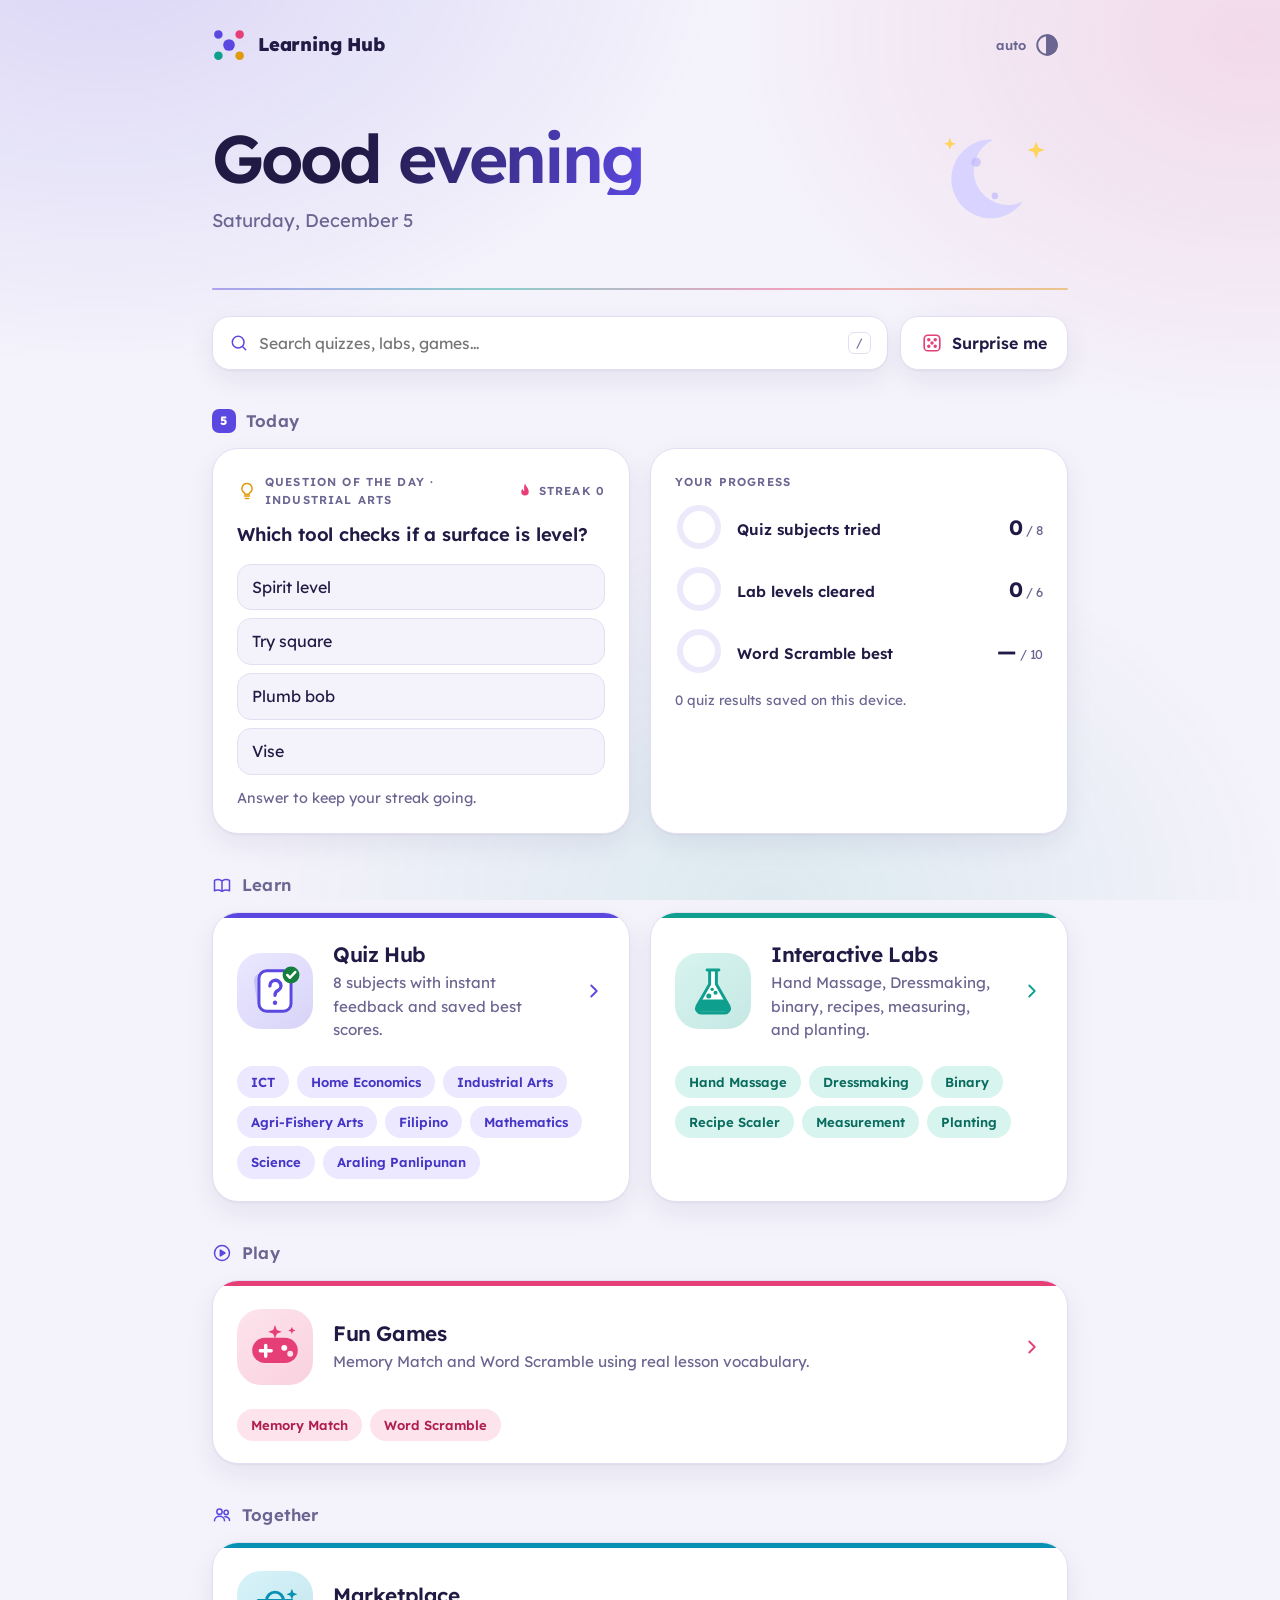
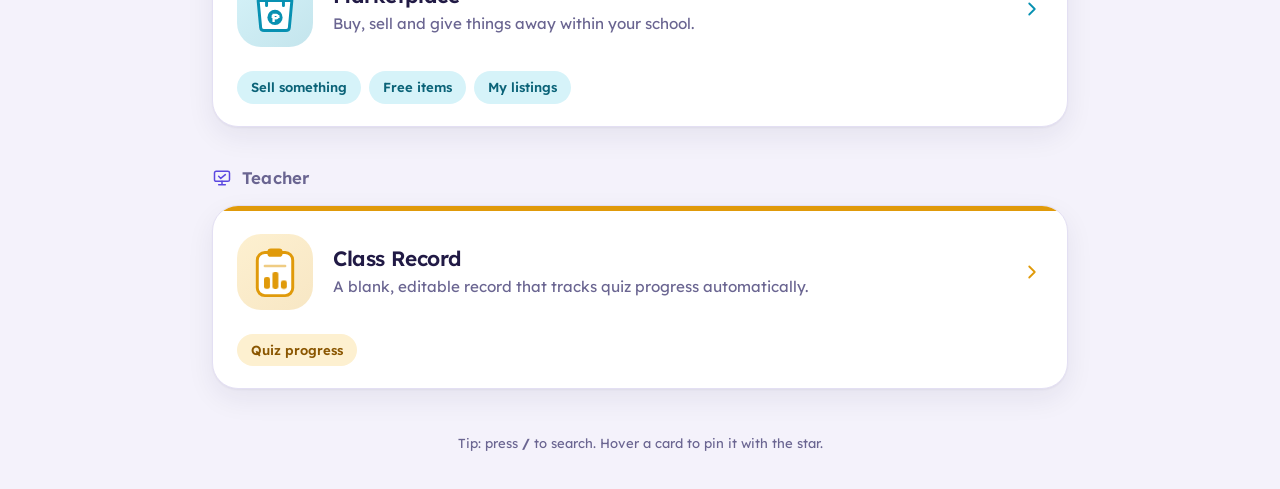
==== commit aba9ef2f: "Add files via upload" ====
--- a/index.html
+++ b/index.html
@@ -9,10 +9,10 @@
 <link href="https://fonts.googleapis.com/css2?family=Lexend:wght@300;400;600;800&display=swap" rel="stylesheet">
 <style>
 :root{--bg:#f4f2fb;--card:#fff;--line:#e3dff3;--ink:#211a45;--mute:#6a6591;--pri:#5b48e0;--pri2:#8b5cf6;--tint:#ece9fb;--hov:#faf9ff;--ok:#15803d;--bad:#c0262d;--shadow:0 1px 2px rgba(33,26,69,.05),0 10px 28px rgba(33,26,69,.07);
---c-quiz:#5b48e0;--t-quiz:#ebe8ff;--ct-quiz:#4535c4;--c-labs:#0e9f8e;--t-labs:#d8f4ef;--ct-labs:#0a6b5f;--c-games:#e63f77;--t-games:#fde4ec;--ct-games:#b01f4f;--c-rec:#e09a0a;--t-rec:#fdf0d0;--ct-rec:#8a5600}
+--c-quiz:#5b48e0;--t-quiz:#ebe8ff;--ct-quiz:#4535c4;--c-labs:#0e9f8e;--t-labs:#d8f4ef;--ct-labs:#0a6b5f;--c-games:#e63f77;--t-games:#fde4ec;--ct-games:#b01f4f;--c-rec:#e09a0a;--t-rec:#fdf0d0;--ct-rec:#8a5600;--c-market:#0891b2;--t-market:#d6f3f9;--ct-market:#0b6378}
 [data-theme=dark]{--bg:#110e24;--card:#1b1737;--line:#302a5a;--ink:#efecff;--mute:#a49fcd;--pri:#a493ff;--pri2:#c084fc;--tint:#27224d;--hov:#211c43;--ok:#4ade80;--bad:#f87171;--shadow:0 1px 2px rgba(0,0,0,.35),0 10px 28px rgba(0,0,0,.3);
---c-quiz:#9d8dff;--t-quiz:#2a2458;--ct-quiz:#c0b6ff;--c-labs:#34d3bd;--t-labs:#12363a;--ct-labs:#7de8d8;--c-games:#ff7aa6;--t-games:#3d1f3c;--ct-games:#ffa8c6;--c-rec:#ffc247;--t-rec:#3b3018;--ct-rec:#ffd98a}
-.h-quiz{--c:var(--c-quiz);--t:var(--t-quiz);--ct:var(--ct-quiz)}.h-labs{--c:var(--c-labs);--t:var(--t-labs);--ct:var(--ct-labs)}.h-games{--c:var(--c-games);--t:var(--t-games);--ct:var(--ct-games)}.h-rec{--c:var(--c-rec);--t:var(--t-rec);--ct:var(--ct-rec)}
+--c-quiz:#9d8dff;--t-quiz:#2a2458;--ct-quiz:#c0b6ff;--c-labs:#34d3bd;--t-labs:#12363a;--ct-labs:#7de8d8;--c-games:#ff7aa6;--t-games:#3d1f3c;--ct-games:#ffa8c6;--c-rec:#ffc247;--t-rec:#3b3018;--ct-rec:#ffd98a;--c-market:#38d6f0;--t-market:#0f3440;--ct-market:#8fe6f6}
+.h-quiz{--c:var(--c-quiz);--t:var(--t-quiz);--ct:var(--ct-quiz)}.h-labs{--c:var(--c-labs);--t:var(--t-labs);--ct:var(--ct-labs)}.h-games{--c:var(--c-games);--t:var(--t-games);--ct:var(--ct-games)}.h-rec{--c:var(--c-rec);--t:var(--t-rec);--ct:var(--ct-rec)}.h-market{--c:var(--c-market);--t:var(--t-market);--ct:var(--ct-market)}
 *{box-sizing:border-box}
 html{color-scheme:light dark}
 body{margin:0;background:var(--bg);color:var(--ink);font-family:Lexend,system-ui,sans-serif;line-height:1.55;transition:background .25s,color .25s;min-height:100vh}
@@ -132,10 +132,12 @@
 <symbol id="i-learn" viewBox="0 0 24 24"><path d="M3 6.5C5.5 5 8.5 5 12 7c3.5-2 6.5-2 9-.5V19c-2.5-1.5-5.5-1.5-9 .5-3.5-2-6.5-2-9-.5z"/><path d="M12 7v12.500"/></symbol>
 <symbol id="i-play" viewBox="0 0 24 24"><circle cx="12" cy="12" r="9"/><path d="m10 8.500 5.500 3.500-5.500 3.500z" fill="currentColor"/></symbol>
 <symbol id="i-teach" viewBox="0 0 24 24"><rect x="3" y="4" width="18" height="12" rx="2"/><path d="m8 10 2.500 2.500L16 8M8 20h8M12 16v4"/></symbol>
+<symbol id="i-together" viewBox="0 0 24 24"><circle cx="9" cy="8" r="3.200"/><circle cx="17" cy="9" r="2.600"/><path d="M3 19c0-3.300 2.700-5.500 6-5.500s6 2.200 6 5.500M15.500 14c3 0 5.500 1.700 5.500 4.500"/></symbol>
 <symbol id="i-bulb" viewBox="0 0 24 24"><path d="M9 18h6M10 21h4M12 3a6 6 0 0 0-3.500 10.900c.6.5 1 1.200 1 2.100h5c0-.9.4-1.600 1-2.100A6 6 0 0 0 12 3z"/></symbol>
 <symbol id="a-quiz" viewBox="0 0 64 64"><rect x="9" y="9" width="38" height="46" rx="9" fill="var(--c)" opacity=".22" transform="rotate(-9 28 32)"/><rect x="13" y="8" width="38" height="48" rx="9" fill="var(--card)" stroke="var(--c)" stroke-width="3.500"/><path d="M26 26a6.500 6.500 0 1 1 9.500 5.500C33.500 32.500 32 34 32 37" fill="none" stroke="var(--c)" stroke-width="4" stroke-linecap="round"/><circle cx="32" cy="46" r="2.600" fill="var(--c)"/><circle cx="51" cy="13" r="10" fill="var(--ok)"/><path d="m46.500 13 3.200 3.300L56 9.500" fill="none" stroke="#fff" stroke-width="3" stroke-linecap="round" stroke-linejoin="round"/></symbol>
 <symbol id="a-labs" viewBox="0 0 64 64"><path d="M25 7h14M28 7v17L13 50a5.500 5.500 0 0 0 5 8h28a5.500 5.500 0 0 0 5-8L36 24V7" fill="var(--card)" stroke="var(--c)" stroke-width="3.500" stroke-linejoin="round" stroke-linecap="round"/><path d="M18 42h28l6 10a3 3 0 0 1-2.600 4.500H14.600A3 3 0 0 1 12 52z" fill="var(--c)"/><circle class="a-b" cx="27" cy="38" r="3" fill="var(--c)"/><circle class="a-b a-b2" cx="35" cy="34" r="2.400" fill="var(--c)"/><circle class="a-b a-b3" cx="31" cy="30" r="2" fill="var(--c)"/></symbol>
 <symbol id="a-games" viewBox="0 0 64 64"><rect x="5" y="21" width="54" height="30" rx="15" fill="var(--c)"/><path d="M21 30v13M14.500 36.500h13" stroke="#fff" stroke-width="4" stroke-linecap="round"/><circle cx="43" cy="33" r="3.500" fill="#fff"/><circle cx="50" cy="40" r="3.500" fill="#fff" opacity=".85"/><path class="a-spk" d="M32 6l2.200 5.800L40 14l-5.800 2.200L32 22l-2.200-5.800L24 14l5.800-2.200z" fill="var(--c)"/><path class="a-spk" style="animation-delay:.8s" d="M52 8l1.200 3.100L56.300 12.300 53.200 13.500 52 16.600l-1.200-3.100L47.700 12.300l3.100-1.200z" fill="var(--c)"/></symbol>
+<symbol id="a-market" viewBox="0 0 64 64"><path d="M12 22h40l-3 32a4 4 0 0 1-4 3.600H19a4 4 0 0 1-4-3.600z" fill="var(--card)" stroke="var(--c)" stroke-width="3.500" stroke-linejoin="round"/><path d="M22 28v-6a10 10 0 0 1 20 0v6" fill="none" stroke="var(--c)" stroke-width="3.500" stroke-linecap="round"/><circle cx="32" cy="42" r="9" fill="var(--c)"/><text x="32" y="47.500" text-anchor="middle" font-size="14" font-weight="800" fill="#fff" font-family="Lexend,sans-serif">₱</text><path class="a-spk" d="M52 8l1.800 4.700 4.700 1.800-4.700 1.800L52 21l-1.800-4.700-4.700-1.800 4.700-1.800z" fill="var(--c)"/></symbol>
 <symbol id="a-rec" viewBox="0 0 64 64"><rect x="11" y="9" width="42" height="51" rx="9" fill="var(--card)" stroke="var(--c)" stroke-width="3.500"/><rect x="23" y="4" width="18" height="10" rx="4" fill="var(--c)"/><path d="M20 25h24" stroke="var(--c)" stroke-width="3" stroke-linecap="round" opacity=".5"/><rect class="a-bar" x="19" y="38" width="7" height="14" rx="2.500" fill="var(--c)"/><rect class="a-bar a-bar2" x="29" y="32" width="7" height="20" rx="2.500" fill="var(--c)"/><rect class="a-bar a-bar3" x="39" y="42" width="7" height="10" rx="2.500" fill="var(--c)"/></symbol>
 </svg>
 <div class="wrap">
@@ -184,10 +186,11 @@
  {id:"quiz",sec:"Learn",t:"Quiz Hub",d:"8 subjects with instant feedback and saved best scores.",href:"quiz.html",chips:QZ.map(q=>[q[1],"quiz.html#"+q[0]])},
  {id:"labs",sec:"Learn",t:"Interactive Labs",d:"Hand Massage, Dressmaking, binary, recipes, measuring, and planting.",href:"labs.html",chips:[["Hand Massage","labs.html#massage"],["Dressmaking","labs.html#dress"],["Binary","labs.html#binary"],["Recipe Scaler","labs.html#recipe"],["Measurement","labs.html#measure"],["Planting","labs.html#planting"]]},
  {id:"games",sec:"Play",t:"Fun Games",d:"Memory Match and Word Scramble using real lesson vocabulary.",href:"games.html",chips:[["Memory Match","games.html#memory"],["Word Scramble","games.html#scramble"]]},
+ {id:"market",sec:"Together",t:"Marketplace",d:"Buy, sell and give things away within your school.",href:"market.html",chips:[["Sell something","market.html#sell"],["Free items","market.html#free"],["My listings","market.html#mine"]]},
  {id:"rec",sec:"Teacher",t:"Class Record",d:"A blank, editable record that tracks quiz progress automatically.",href:"records.html",chips:[["Quiz progress","records.html#quiz"]]}
 ];
 const ALL=[];HUBS.forEach(h=>{ALL.push({t:h.t,sub:h.sec,href:h.href,d:h.d,h:h.id});h.chips.forEach(c=>ALL.push({t:c[0],sub:"in "+h.t,href:c[1],d:"",h:h.id}))});
-const SECI={Learn:"learn",Play:"play",Teacher:"teach"};
+const SECI={Learn:"learn",Play:"play",Together:"together",Teacher:"teach"};
 
 /* ---- question of the day ---- */
 const QS=[
@@ -234,7 +237,7 @@
  if(q){const r=ALL.filter(a=>(a.t+" "+a.sub+" "+a.d).toLowerCase().includes(q));
   $("#out").innerHTML=`<h2 class="sec">Results</h2>`+(r.length?`<div class="grid" style="grid-template-columns:1fr">${r.map(a=>`<article class="card lift res h-${a.h}" style="--i:${n++}"><a class="main" href="${a.href}" data-t="${esc(a.t)}">${art(a.h)}<span class="txt"><b>${esc(a.t)}</b><span>${esc(a.sub)}</span></span><svg class="chev"><use href="#i-chev"/></svg></a></article>`).join("")}</div>`:`<p class="none">Nothing matches “${esc($("#q").value)}”.</p>`);return}
  let h=`<h2 class="sec"><span class="cal">${now.getDate()}</span>Today</h2><div class="grid"><article class="card pad" id="qcard" style="--i:0">${qHTML()}</article><article class="card pad" id="pcard" style="--i:1">${stats()}</article></div>`;n=2;
- for(const s of["Learn","Play","Teacher"]){const list=HUBS.filter(x=>x.sec===s).sort((a,b)=>pins.includes(b.id)-pins.includes(a.id));h+=`<h2 class="sec"><svg class="ic"><use href="#i-${SECI[s]}"/></svg>${s}</h2><div class="grid">${list.map(card).join("")}</div>`}
+ for(const s of["Learn","Play","Together","Teacher"]){const list=HUBS.filter(x=>x.sec===s).sort((a,b)=>pins.includes(b.id)-pins.includes(a.id));h+=`<h2 class="sec"><svg class="ic"><use href="#i-${SECI[s]}"/></svg>${s}</h2><div class="grid">${list.map(card).join("")}</div>`}
  $("#out").innerHTML=h;countUp($("#pcard"));
 }
 
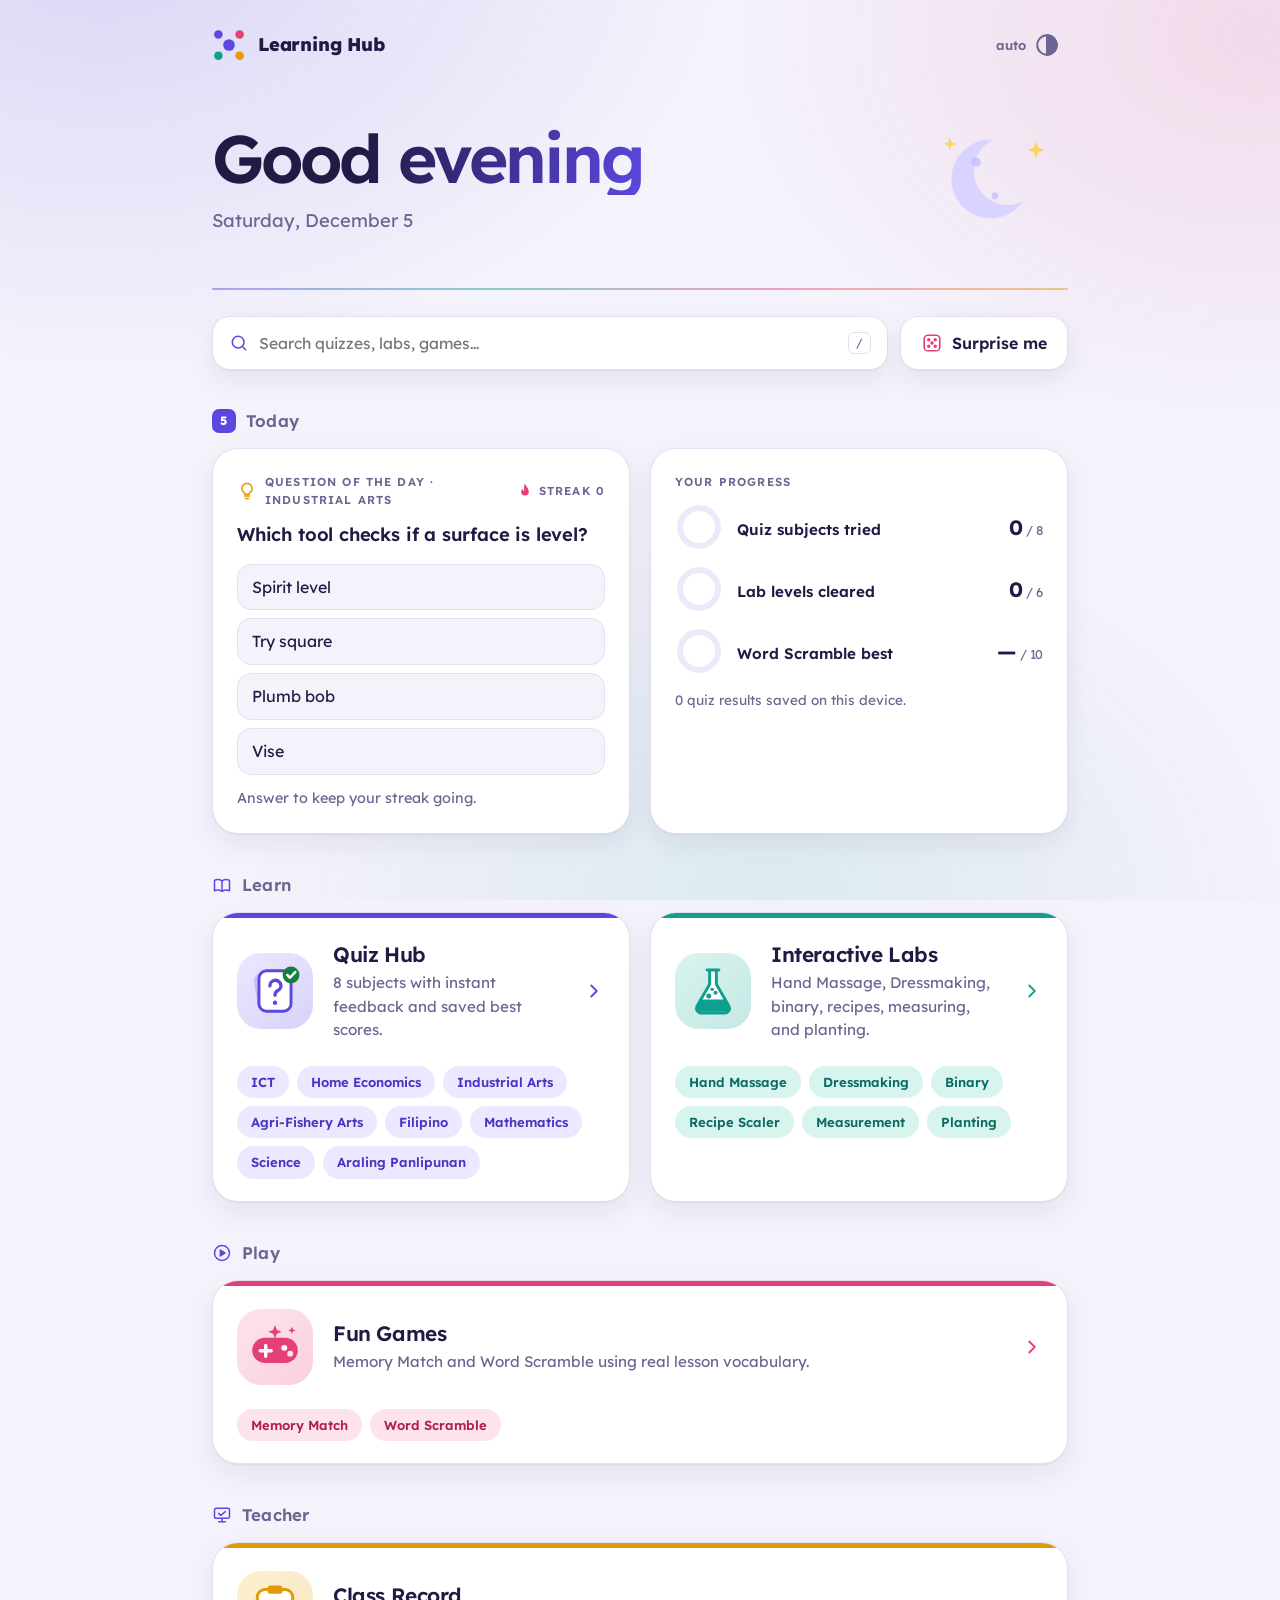
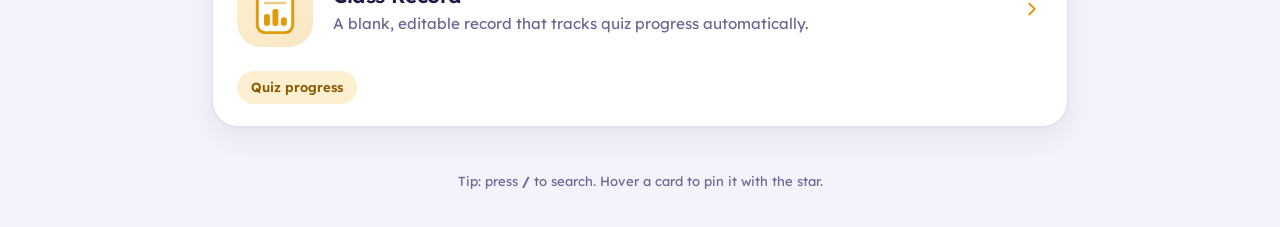
==== commit 444f68d2: "Add files via upload" ====
--- a/index.html
+++ b/index.html
@@ -9,10 +9,10 @@
 <link href="https://fonts.googleapis.com/css2?family=Lexend:wght@300;400;600;800&display=swap" rel="stylesheet">
 <style>
 :root{--bg:#f4f2fb;--card:#fff;--line:#e3dff3;--ink:#211a45;--mute:#6a6591;--pri:#5b48e0;--pri2:#8b5cf6;--tint:#ece9fb;--hov:#faf9ff;--ok:#15803d;--bad:#c0262d;--shadow:0 1px 2px rgba(33,26,69,.05),0 10px 28px rgba(33,26,69,.07);
---c-quiz:#5b48e0;--t-quiz:#ebe8ff;--ct-quiz:#4535c4;--c-labs:#0e9f8e;--t-labs:#d8f4ef;--ct-labs:#0a6b5f;--c-games:#e63f77;--t-games:#fde4ec;--ct-games:#b01f4f;--c-rec:#e09a0a;--t-rec:#fdf0d0;--ct-rec:#8a5600;--c-market:#0891b2;--t-market:#d6f3f9;--ct-market:#0b6378}
+--c-quiz:#5b48e0;--t-quiz:#ebe8ff;--ct-quiz:#4535c4;--c-labs:#0e9f8e;--t-labs:#d8f4ef;--ct-labs:#0a6b5f;--c-games:#e63f77;--t-games:#fde4ec;--ct-games:#b01f4f;--c-rec:#e09a0a;--t-rec:#fdf0d0;--ct-rec:#8a5600}
 [data-theme=dark]{--bg:#110e24;--card:#1b1737;--line:#302a5a;--ink:#efecff;--mute:#a49fcd;--pri:#a493ff;--pri2:#c084fc;--tint:#27224d;--hov:#211c43;--ok:#4ade80;--bad:#f87171;--shadow:0 1px 2px rgba(0,0,0,.35),0 10px 28px rgba(0,0,0,.3);
---c-quiz:#9d8dff;--t-quiz:#2a2458;--ct-quiz:#c0b6ff;--c-labs:#34d3bd;--t-labs:#12363a;--ct-labs:#7de8d8;--c-games:#ff7aa6;--t-games:#3d1f3c;--ct-games:#ffa8c6;--c-rec:#ffc247;--t-rec:#3b3018;--ct-rec:#ffd98a;--c-market:#38d6f0;--t-market:#0f3440;--ct-market:#8fe6f6}
-.h-quiz{--c:var(--c-quiz);--t:var(--t-quiz);--ct:var(--ct-quiz)}.h-labs{--c:var(--c-labs);--t:var(--t-labs);--ct:var(--ct-labs)}.h-games{--c:var(--c-games);--t:var(--t-games);--ct:var(--ct-games)}.h-rec{--c:var(--c-rec);--t:var(--t-rec);--ct:var(--ct-rec)}.h-market{--c:var(--c-market);--t:var(--t-market);--ct:var(--ct-market)}
+--c-quiz:#9d8dff;--t-quiz:#2a2458;--ct-quiz:#c0b6ff;--c-labs:#34d3bd;--t-labs:#12363a;--ct-labs:#7de8d8;--c-games:#ff7aa6;--t-games:#3d1f3c;--ct-games:#ffa8c6;--c-rec:#ffc247;--t-rec:#3b3018;--ct-rec:#ffd98a}
+.h-quiz{--c:var(--c-quiz);--t:var(--t-quiz);--ct:var(--ct-quiz)}.h-labs{--c:var(--c-labs);--t:var(--t-labs);--ct:var(--ct-labs)}.h-games{--c:var(--c-games);--t:var(--t-games);--ct:var(--ct-games)}.h-rec{--c:var(--c-rec);--t:var(--t-rec);--ct:var(--ct-rec)}
 *{box-sizing:border-box}
 html{color-scheme:light dark}
 body{margin:0;background:var(--bg);color:var(--ink);font-family:Lexend,system-ui,sans-serif;line-height:1.55;transition:background .25s,color .25s;min-height:100vh}
@@ -132,12 +132,10 @@
 <symbol id="i-learn" viewBox="0 0 24 24"><path d="M3 6.5C5.5 5 8.5 5 12 7c3.5-2 6.5-2 9-.5V19c-2.5-1.5-5.5-1.5-9 .5-3.5-2-6.5-2-9-.5z"/><path d="M12 7v12.500"/></symbol>
 <symbol id="i-play" viewBox="0 0 24 24"><circle cx="12" cy="12" r="9"/><path d="m10 8.500 5.500 3.500-5.500 3.500z" fill="currentColor"/></symbol>
 <symbol id="i-teach" viewBox="0 0 24 24"><rect x="3" y="4" width="18" height="12" rx="2"/><path d="m8 10 2.500 2.500L16 8M8 20h8M12 16v4"/></symbol>
-<symbol id="i-together" viewBox="0 0 24 24"><circle cx="9" cy="8" r="3.200"/><circle cx="17" cy="9" r="2.600"/><path d="M3 19c0-3.300 2.700-5.500 6-5.500s6 2.200 6 5.500M15.500 14c3 0 5.500 1.700 5.500 4.500"/></symbol>
 <symbol id="i-bulb" viewBox="0 0 24 24"><path d="M9 18h6M10 21h4M12 3a6 6 0 0 0-3.500 10.900c.6.5 1 1.200 1 2.100h5c0-.9.4-1.600 1-2.100A6 6 0 0 0 12 3z"/></symbol>
 <symbol id="a-quiz" viewBox="0 0 64 64"><rect x="9" y="9" width="38" height="46" rx="9" fill="var(--c)" opacity=".22" transform="rotate(-9 28 32)"/><rect x="13" y="8" width="38" height="48" rx="9" fill="var(--card)" stroke="var(--c)" stroke-width="3.500"/><path d="M26 26a6.500 6.500 0 1 1 9.500 5.500C33.500 32.500 32 34 32 37" fill="none" stroke="var(--c)" stroke-width="4" stroke-linecap="round"/><circle cx="32" cy="46" r="2.600" fill="var(--c)"/><circle cx="51" cy="13" r="10" fill="var(--ok)"/><path d="m46.500 13 3.200 3.300L56 9.500" fill="none" stroke="#fff" stroke-width="3" stroke-linecap="round" stroke-linejoin="round"/></symbol>
 <symbol id="a-labs" viewBox="0 0 64 64"><path d="M25 7h14M28 7v17L13 50a5.500 5.500 0 0 0 5 8h28a5.500 5.500 0 0 0 5-8L36 24V7" fill="var(--card)" stroke="var(--c)" stroke-width="3.500" stroke-linejoin="round" stroke-linecap="round"/><path d="M18 42h28l6 10a3 3 0 0 1-2.600 4.500H14.600A3 3 0 0 1 12 52z" fill="var(--c)"/><circle class="a-b" cx="27" cy="38" r="3" fill="var(--c)"/><circle class="a-b a-b2" cx="35" cy="34" r="2.400" fill="var(--c)"/><circle class="a-b a-b3" cx="31" cy="30" r="2" fill="var(--c)"/></symbol>
 <symbol id="a-games" viewBox="0 0 64 64"><rect x="5" y="21" width="54" height="30" rx="15" fill="var(--c)"/><path d="M21 30v13M14.500 36.500h13" stroke="#fff" stroke-width="4" stroke-linecap="round"/><circle cx="43" cy="33" r="3.500" fill="#fff"/><circle cx="50" cy="40" r="3.500" fill="#fff" opacity=".85"/><path class="a-spk" d="M32 6l2.200 5.800L40 14l-5.800 2.200L32 22l-2.200-5.800L24 14l5.800-2.200z" fill="var(--c)"/><path class="a-spk" style="animation-delay:.8s" d="M52 8l1.200 3.100L56.300 12.300 53.200 13.500 52 16.600l-1.200-3.100L47.700 12.300l3.100-1.200z" fill="var(--c)"/></symbol>
-<symbol id="a-market" viewBox="0 0 64 64"><path d="M12 22h40l-3 32a4 4 0 0 1-4 3.600H19a4 4 0 0 1-4-3.600z" fill="var(--card)" stroke="var(--c)" stroke-width="3.500" stroke-linejoin="round"/><path d="M22 28v-6a10 10 0 0 1 20 0v6" fill="none" stroke="var(--c)" stroke-width="3.500" stroke-linecap="round"/><circle cx="32" cy="42" r="9" fill="var(--c)"/><text x="32" y="47.500" text-anchor="middle" font-size="14" font-weight="800" fill="#fff" font-family="Lexend,sans-serif">₱</text><path class="a-spk" d="M52 8l1.800 4.700 4.700 1.800-4.700 1.800L52 21l-1.800-4.700-4.700-1.800 4.700-1.800z" fill="var(--c)"/></symbol>
 <symbol id="a-rec" viewBox="0 0 64 64"><rect x="11" y="9" width="42" height="51" rx="9" fill="var(--card)" stroke="var(--c)" stroke-width="3.500"/><rect x="23" y="4" width="18" height="10" rx="4" fill="var(--c)"/><path d="M20 25h24" stroke="var(--c)" stroke-width="3" stroke-linecap="round" opacity=".5"/><rect class="a-bar" x="19" y="38" width="7" height="14" rx="2.500" fill="var(--c)"/><rect class="a-bar a-bar2" x="29" y="32" width="7" height="20" rx="2.500" fill="var(--c)"/><rect class="a-bar a-bar3" x="39" y="42" width="7" height="10" rx="2.500" fill="var(--c)"/></symbol>
 </svg>
 <div class="wrap">
@@ -186,11 +184,10 @@
  {id:"quiz",sec:"Learn",t:"Quiz Hub",d:"8 subjects with instant feedback and saved best scores.",href:"quiz.html",chips:QZ.map(q=>[q[1],"quiz.html#"+q[0]])},
  {id:"labs",sec:"Learn",t:"Interactive Labs",d:"Hand Massage, Dressmaking, binary, recipes, measuring, and planting.",href:"labs.html",chips:[["Hand Massage","labs.html#massage"],["Dressmaking","labs.html#dress"],["Binary","labs.html#binary"],["Recipe Scaler","labs.html#recipe"],["Measurement","labs.html#measure"],["Planting","labs.html#planting"]]},
  {id:"games",sec:"Play",t:"Fun Games",d:"Memory Match and Word Scramble using real lesson vocabulary.",href:"games.html",chips:[["Memory Match","games.html#memory"],["Word Scramble","games.html#scramble"]]},
- {id:"market",sec:"Together",t:"Marketplace",d:"Buy, sell and give things away within your school.",href:"market.html",chips:[["Sell something","market.html#sell"],["Free items","market.html#free"],["My listings","market.html#mine"]]},
  {id:"rec",sec:"Teacher",t:"Class Record",d:"A blank, editable record that tracks quiz progress automatically.",href:"records.html",chips:[["Quiz progress","records.html#quiz"]]}
 ];
 const ALL=[];HUBS.forEach(h=>{ALL.push({t:h.t,sub:h.sec,href:h.href,d:h.d,h:h.id});h.chips.forEach(c=>ALL.push({t:c[0],sub:"in "+h.t,href:c[1],d:"",h:h.id}))});
-const SECI={Learn:"learn",Play:"play",Together:"together",Teacher:"teach"};
+const SECI={Learn:"learn",Play:"play",Teacher:"teach"};
 
 /* ---- question of the day ---- */
 const QS=[
@@ -237,7 +234,7 @@
  if(q){const r=ALL.filter(a=>(a.t+" "+a.sub+" "+a.d).toLowerCase().includes(q));
   $("#out").innerHTML=`<h2 class="sec">Results</h2>`+(r.length?`<div class="grid" style="grid-template-columns:1fr">${r.map(a=>`<article class="card lift res h-${a.h}" style="--i:${n++}"><a class="main" href="${a.href}" data-t="${esc(a.t)}">${art(a.h)}<span class="txt"><b>${esc(a.t)}</b><span>${esc(a.sub)}</span></span><svg class="chev"><use href="#i-chev"/></svg></a></article>`).join("")}</div>`:`<p class="none">Nothing matches “${esc($("#q").value)}”.</p>`);return}
  let h=`<h2 class="sec"><span class="cal">${now.getDate()}</span>Today</h2><div class="grid"><article class="card pad" id="qcard" style="--i:0">${qHTML()}</article><article class="card pad" id="pcard" style="--i:1">${stats()}</article></div>`;n=2;
- for(const s of["Learn","Play","Together","Teacher"]){const list=HUBS.filter(x=>x.sec===s).sort((a,b)=>pins.includes(b.id)-pins.includes(a.id));h+=`<h2 class="sec"><svg class="ic"><use href="#i-${SECI[s]}"/></svg>${s}</h2><div class="grid">${list.map(card).join("")}</div>`}
+ for(const s of["Learn","Play","Teacher"]){const list=HUBS.filter(x=>x.sec===s).sort((a,b)=>pins.includes(b.id)-pins.includes(a.id));h+=`<h2 class="sec"><svg class="ic"><use href="#i-${SECI[s]}"/></svg>${s}</h2><div class="grid">${list.map(card).join("")}</div>`}
  $("#out").innerHTML=h;countUp($("#pcard"));
 }
 
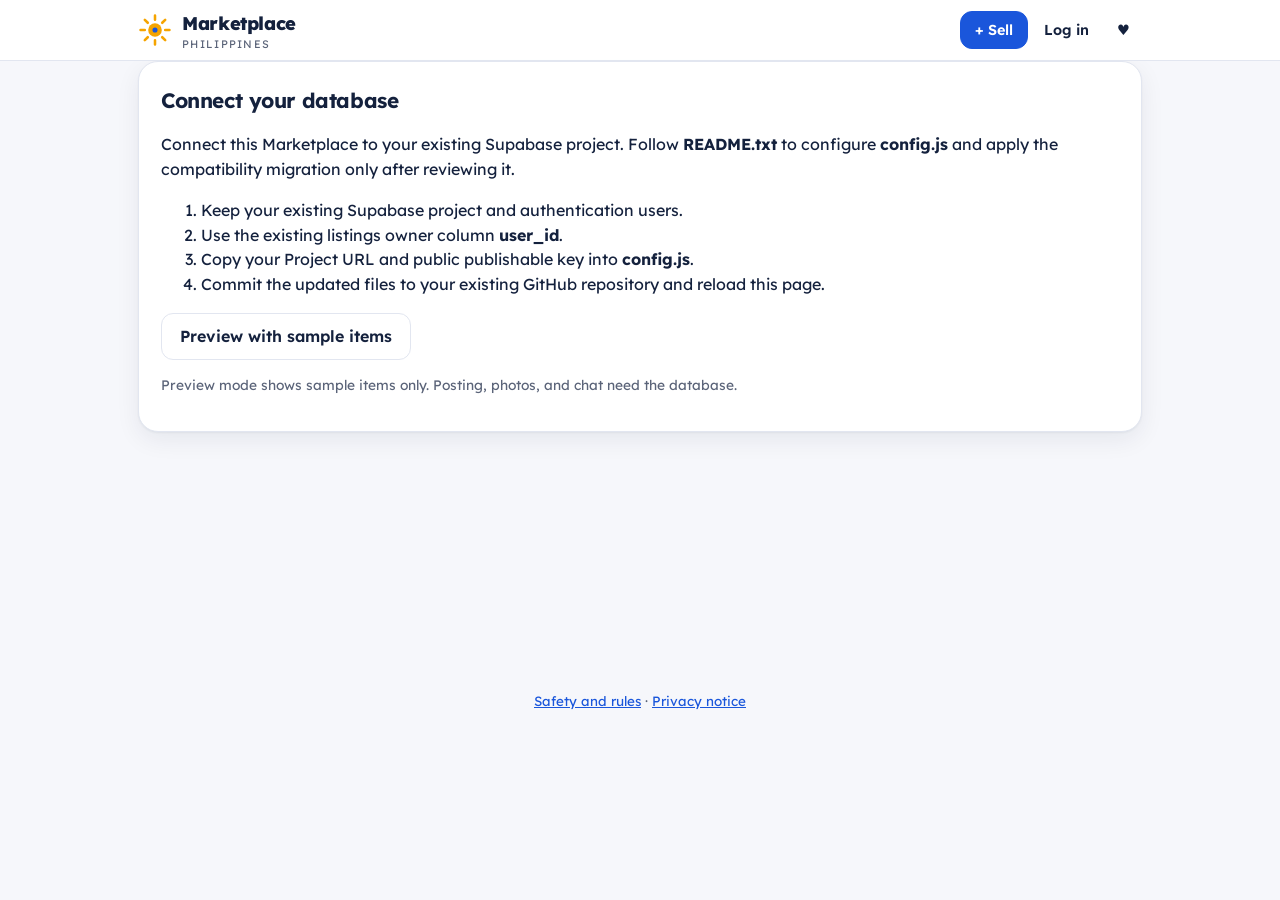
==== commit 70604f0a: "Add files via upload" ====
--- a/index.html
+++ b/index.html
@@ -3,253 +3,524 @@
 <head>
 <meta charset="utf-8">
 <meta name="viewport" content="width=device-width, initial-scale=1">
-<title>Learning Hub</title>
-<script>(function(){var p=null;try{p=JSON.parse(localStorage.getItem("hub-theme"))}catch(e){}p=p||"auto";var d=p==="dark"||(p==="auto"&&matchMedia("(prefers-color-scheme:dark)").matches);document.documentElement.dataset.theme=d?"dark":"light"})()</script>
+<meta name="description" content="Buy, sell and give things away across the Philippines.">
+<title>Marketplace | Philippines</title>
 <link rel="preconnect" href="https://fonts.googleapis.com">
 <link href="https://fonts.googleapis.com/css2?family=Lexend:wght@300;400;600;800&display=swap" rel="stylesheet">
 <style>
-:root{--bg:#f4f2fb;--card:#fff;--line:#e3dff3;--ink:#211a45;--mute:#6a6591;--pri:#5b48e0;--pri2:#8b5cf6;--tint:#ece9fb;--hov:#faf9ff;--ok:#15803d;--bad:#c0262d;--shadow:0 1px 2px rgba(33,26,69,.05),0 10px 28px rgba(33,26,69,.07);
---c-quiz:#5b48e0;--t-quiz:#ebe8ff;--ct-quiz:#4535c4;--c-labs:#0e9f8e;--t-labs:#d8f4ef;--ct-labs:#0a6b5f;--c-games:#e63f77;--t-games:#fde4ec;--ct-games:#b01f4f;--c-rec:#e09a0a;--t-rec:#fdf0d0;--ct-rec:#8a5600}
-[data-theme=dark]{--bg:#110e24;--card:#1b1737;--line:#302a5a;--ink:#efecff;--mute:#a49fcd;--pri:#a493ff;--pri2:#c084fc;--tint:#27224d;--hov:#211c43;--ok:#4ade80;--bad:#f87171;--shadow:0 1px 2px rgba(0,0,0,.35),0 10px 28px rgba(0,0,0,.3);
---c-quiz:#9d8dff;--t-quiz:#2a2458;--ct-quiz:#c0b6ff;--c-labs:#34d3bd;--t-labs:#12363a;--ct-labs:#7de8d8;--c-games:#ff7aa6;--t-games:#3d1f3c;--ct-games:#ffa8c6;--c-rec:#ffc247;--t-rec:#3b3018;--ct-rec:#ffd98a}
-.h-quiz{--c:var(--c-quiz);--t:var(--t-quiz);--ct:var(--ct-quiz)}.h-labs{--c:var(--c-labs);--t:var(--t-labs);--ct:var(--ct-labs)}.h-games{--c:var(--c-games);--t:var(--t-games);--ct:var(--ct-games)}.h-rec{--c:var(--c-rec);--t:var(--t-rec);--ct:var(--ct-rec)}
+:root{--bg:#f6f7fb;--card:#fff;--ink:#14213d;--mute:#5b6479;--line:#e2e6f0;--pri:#1a56db;--onpri:#fff;--acc:#f5a400;--red:#d62839;--ok:#15803d;--soft:#e8efff;--shadow:0 1px 2px rgba(20,33,61,.05),0 8px 24px rgba(20,33,61,.07)}
+@media(prefers-color-scheme:dark){:root{--bg:#0e1424;--card:#161e33;--ink:#eaf0ff;--mute:#9aa6c4;--line:#263152;--pri:#6ea0ff;--onpri:#08122b;--acc:#ffc233;--red:#ff6b7a;--ok:#4ade80;--soft:#1d2a4d;--shadow:0 1px 2px rgba(0,0,0,.4),0 8px 24px rgba(0,0,0,.3)}}
 *{box-sizing:border-box}
 html{color-scheme:light dark}
-body{margin:0;background:var(--bg);color:var(--ink);font-family:Lexend,system-ui,sans-serif;line-height:1.55;transition:background .25s,color .25s;min-height:100vh}
-body::before{content:"";position:fixed;inset:0;z-index:-1;pointer-events:none;background:radial-gradient(620px 420px at 8% -6%,color-mix(in srgb,var(--c-quiz) 16%,transparent),transparent),radial-gradient(520px 380px at 98% 4%,color-mix(in srgb,var(--c-games) 13%,transparent),transparent),radial-gradient(520px 380px at 60% 100%,color-mix(in srgb,var(--c-labs) 10%,transparent),transparent)}
-.wrap{max-width:900px;margin:0 auto;padding:0 22px}
-.ic{width:22px;height:22px;fill:none;stroke:currentColor;stroke-width:1.8;stroke-linecap:round;stroke-linejoin:round;flex:none}
-header.bar{display:flex;align-items:center;justify-content:space-between;padding:26px 0 0}
-.brand{display:flex;align-items:center;gap:12px;font-weight:800;font-size:1.15rem;color:var(--ink);text-decoration:none;letter-spacing:-.01em}
-.logo{width:34px;height:34px}
-#theme{display:flex;align-items:center;gap:8px;border:0;background:transparent;color:var(--mute);font:inherit;font-size:.82rem;font-weight:600;cursor:pointer;padding:6px 8px;border-radius:12px}
-#theme:hover{color:var(--ink);background:var(--tint)}
-#theme .ic{width:26px;height:26px}
-.hero{display:flex;align-items:center;justify-content:space-between;gap:16px;margin:40px 0 0}
-h1{font-size:clamp(2.4rem,8.5vw,4.2rem);font-weight:600;letter-spacing:-.045em;line-height:1.08;margin:0 0 12px;background:linear-gradient(100deg,var(--ink) 35%,var(--pri) 100%);-webkit-background-clip:text;background-clip:text;color:transparent}
-h1 em{font-style:normal;font-weight:300}
-.date{color:var(--mute);font-size:1.15rem;margin:0}
-.orb{width:150px;height:150px;flex:none;animation:rise 1.2s cubic-bezier(.2,.8,.2,1) both,float 6s 1.2s ease-in-out infinite}
-@media(max-width:560px){.orb{width:92px;height:92px}}
-.orb .rays{transform-origin:80px 80px;animation:spin 40s linear infinite}
-.orb .tw{animation:tw 2.4s ease-in-out infinite}
-.cont{display:inline-flex;align-items:center;gap:8px;margin-top:18px;padding:9px 18px;border-radius:999px;background:linear-gradient(100deg,var(--pri),var(--pri2));color:#fff;font-weight:600;text-decoration:none;font-size:.95rem;box-shadow:0 8px 20px color-mix(in srgb,var(--pri) 30%,transparent)}
-[data-theme=dark] .cont{color:#150f33}
-.cont:hover{filter:brightness(1.06)}
-.cont .ic{width:18px;height:18px}
-hr{border:0;height:2px;border-radius:2px;background:linear-gradient(90deg,var(--c-quiz),var(--c-labs),var(--c-games),var(--c-rec));opacity:.45;margin:34px 0 26px}
-.tools{display:flex;gap:12px;flex-wrap:wrap}
-.search{flex:1 1 260px;display:flex;align-items:center;gap:10px;background:var(--card);border:1.5px solid var(--line);border-radius:18px;padding:0 16px;box-shadow:var(--shadow)}
+body{margin:0;background:var(--bg);color:var(--ink);font-family:Lexend,system-ui,sans-serif;line-height:1.55}
+.wrap{max-width:1040px;margin:0 auto;padding:0 18px}
+a{color:var(--pri)}
+.ic{width:20px;height:20px;fill:none;stroke:currentColor;stroke-width:1.8;stroke-linecap:round;stroke-linejoin:round}
+.top{position:sticky;top:0;z-index:20;background:color-mix(in srgb,var(--card) 92%,transparent);backdrop-filter:blur(8px);border-bottom:1px solid var(--line)}
+.nav{display:flex;align-items:center;gap:6px;min-height:60px;flex-wrap:wrap}
+.brand{display:flex;align-items:center;gap:10px;text-decoration:none;color:var(--ink);font-weight:800;font-size:1.15rem;margin-right:auto;letter-spacing:-.02em}
+.brand small{display:block;font-weight:400;font-size:.68rem;color:var(--mute);letter-spacing:.12em;text-transform:uppercase;line-height:1}
+.brand svg{width:34px;height:34px}
+#nav{display:flex;align-items:center;gap:4px;flex-wrap:wrap}
+.nl{font:inherit;font-weight:600;font-size:.9rem;color:var(--ink);background:transparent;border:0;text-decoration:none;padding:8px 12px;border-radius:10px;cursor:pointer;position:relative}
+.nl:hover{background:var(--soft)}
+.badge{position:absolute;top:2px;right:0;background:var(--red);color:#fff;font-size:.68rem;font-weight:800;border-radius:999px;min-width:18px;height:18px;display:grid;place-items:center;padding:0 5px}
+.btn{font:inherit;font-weight:600;border:1.5px solid var(--pri);background:var(--pri);color:var(--onpri);border-radius:12px;padding:10px 18px;cursor:pointer;text-decoration:none;display:inline-block;text-align:center}
+.btn.sm{padding:7px 14px;font-size:.9rem}
+.btn.alt{background:transparent;color:var(--ink);border-color:var(--line)}
+.btn.alt:hover{border-color:var(--pri)}
+.btn.bad{background:transparent;color:var(--red);border-color:var(--red)}
+.btn:disabled{opacity:.55;cursor:default}
+.lnk{font:inherit;background:none;border:0;color:var(--pri);text-decoration:underline;cursor:pointer;padding:0}
+:focus-visible{outline:3px solid var(--acc);outline-offset:2px}
+main{padding-top:22px;padding-bottom:90px;min-height:70vh}
+.hero h1{font-size:clamp(2rem,6vw,3rem);font-weight:600;letter-spacing:-.04em;line-height:1.1;margin:8px 0 6px}
+.hero p{color:var(--mute);margin:0 0 18px;font-size:1.05rem}
+.note-bar{background:color-mix(in srgb,var(--acc) 18%,var(--card));border:1px solid color-mix(in srgb,var(--acc) 50%,transparent);border-radius:14px;padding:10px 16px;font-size:.9rem;margin-bottom:14px}
+.off{display:none;background:var(--red);color:#fff;text-align:center;padding:6px;font-size:.88rem;font-weight:600}
+.filters{display:flex;gap:10px;flex-wrap:wrap;margin-bottom:12px}
+.search{flex:1 1 240px;display:flex;align-items:center;gap:10px;background:var(--card);border:1.5px solid var(--line);border-radius:14px;padding:0 14px}
 .search:focus-within{border-color:var(--pri)}
-.search .ic{color:var(--pri);width:20px;height:20px}
-.search input{flex:1;border:0;background:transparent;color:var(--ink);font:inherit;font-size:.98rem;padding:14px 0;outline:none;min-width:0}
-.search kbd{font:inherit;font-size:.75rem;color:var(--mute);border:1px solid var(--line);border-radius:6px;padding:1px 7px}
-.surp{display:flex;align-items:center;gap:9px;border:1.5px solid var(--line);background:var(--card);color:var(--ink);font:inherit;font-weight:600;border-radius:18px;padding:0 20px;cursor:pointer;box-shadow:var(--shadow);min-height:50px}
-.surp:hover{border-color:var(--c-games);color:var(--c-games)}
-.surp .ic{width:22px;height:22px;color:var(--c-games);transition:transform .5s}
-.surp:hover .ic{transform:rotate(180deg) scale(1.1)}
-.sec{display:flex;align-items:center;gap:10px;font-size:1.05rem;font-weight:600;color:var(--mute);margin:38px 0 14px;letter-spacing:.01em}
-.sec .ic{color:var(--pri);width:20px;height:20px}
-.cal{display:inline-grid;place-items:center;width:24px;height:24px;border-radius:7px;background:var(--pri);color:#fff;font-size:.75rem;font-weight:800}
-[data-theme=dark] .cal{color:#150f33}
-.grid{display:grid;grid-template-columns:repeat(2,minmax(0,1fr));gap:20px}
-@media(max-width:640px){.grid{grid-template-columns:1fr}}
-.grid>.card:only-child{grid-column:1/-1}
-.card{position:relative;background:var(--card);border:1.5px solid var(--line);border-radius:26px;box-shadow:var(--shadow);transition:transform .2s,border-color .2s,box-shadow .2s;animation:up .55s both;animation-delay:calc(var(--i,0)*70ms);overflow:hidden}
-.card.hub::before{content:"";position:absolute;left:0;top:0;right:0;height:5px;background:var(--c)}
-.card.lift:hover{transform:translateY(-3px);border-color:var(--c);box-shadow:0 14px 34px color-mix(in srgb,var(--c) 20%,transparent)}
-.card .main{display:flex;align-items:center;gap:20px;padding:28px 24px 24px;color:inherit;text-decoration:none}
-.card .main:active{transform:scale(.99)}
-.card:focus-within{border-color:var(--c,var(--pri))}
-.art{width:76px;height:76px;border-radius:24px;flex:none;display:grid;place-items:center;background:linear-gradient(140deg,var(--t),color-mix(in srgb,var(--c) 24%,var(--card)))}
-.art svg{width:54px;height:54px;overflow:visible}
-.res .art{width:52px;height:52px;border-radius:16px}.res .art svg{width:38px;height:38px}
-.txt{flex:1;min-width:0}
-.txt b{display:block;font-size:1.3rem;letter-spacing:-.02em;line-height:1.25;font-weight:600}
-.txt span{display:block;color:var(--mute);font-size:.95rem;margin-top:4px}
-.chev{width:22px;height:22px;color:var(--c);fill:none;stroke:currentColor;stroke-width:2;stroke-linecap:round;stroke-linejoin:round;transition:transform .2s}
-.card:hover .chev{transform:translateX(5px)}
-.chips{display:flex;flex-wrap:wrap;gap:8px;padding:0 24px 22px}
-.chip{font-size:.82rem;font-weight:600;color:var(--ct);background:var(--t);border-radius:999px;padding:5px 13px;text-decoration:none;border:1.5px solid transparent;transition:transform .15s,border-color .15s}
-.chip:hover,.chip:focus-visible{border-color:var(--c);transform:translateY(-1px)}
-.pin{position:absolute;top:16px;right:14px;border:0;background:transparent;color:var(--mute);width:32px;height:32px;border-radius:10px;cursor:pointer;opacity:0;transition:opacity .15s;display:grid;place-items:center}
-.card:hover .pin,.pin:focus-visible,.pin.on{opacity:1}
-.pin.on{color:#e09a0a}
-.pin.on .ic{fill:currentColor}
-.pin .ic{width:18px;height:18px}
-@media(hover:none){.pin{opacity:.7}}
-.pad{padding:24px}
-.lbl{font-size:.72rem;font-weight:600;letter-spacing:.1em;text-transform:uppercase;color:var(--mute);display:flex;justify-content:space-between;align-items:center;gap:10px;margin-bottom:12px}
-.lbl>span:first-child{display:flex;align-items:center;gap:8px;min-width:0}
-.lbl .ic{color:var(--c-rec);width:20px;height:20px}
-.lbl .fl{color:var(--c-games);width:18px;height:18px;fill:currentColor;stroke:none}
-.lbl>span:last-child{white-space:nowrap;display:flex;align-items:center;gap:5px}
-.qtext{font-size:1.15rem;font-weight:600;letter-spacing:-.01em;margin:0 0 14px}
-.opts{display:grid;gap:8px}
-.opt{font:inherit;text-align:left;background:var(--bg);color:var(--ink);border:1.5px solid var(--line);border-radius:14px;padding:10px 14px;cursor:pointer;transition:border-color .15s,background .15s,transform .15s}
-.opt:hover:not(:disabled){border-color:var(--pri);transform:translateX(3px)}
-.opt:disabled{cursor:default}
-.opt.right{border-color:var(--ok);background:color-mix(in srgb,var(--ok) 14%,var(--card))}
-.opt.wrong{border-color:var(--bad);background:color-mix(in srgb,var(--bad) 12%,var(--card))}
-.expl{margin:12px 0 0;font-size:.9rem;color:var(--mute)}
-.stat{display:flex;align-items:center;gap:14px;margin:0 0 14px}
-.ring{width:48px;height:48px;flex:none}
-.ring .rv{transition:stroke-dashoffset 1s cubic-bezier(.2,.8,.2,1)}
-.sx{flex:1;display:flex;justify-content:space-between;align-items:baseline;gap:8px;font-weight:600;font-size:.95rem}
-.sx span:last-child{font-size:1.3rem;letter-spacing:-.02em}
-.sx small{color:var(--mute);font-weight:400;font-size:.8rem}
-.note{color:var(--mute);font-size:.85rem;margin:0}
-.res .main{padding:16px 20px}
-.none{color:var(--mute);padding:30px 0;text-align:center}
-.toast{position:fixed;left:50%;bottom:28px;transform:translate(-50%,20px);background:var(--ink);color:var(--bg);padding:12px 20px;border-radius:14px;font-weight:600;opacity:0;pointer-events:none;transition:.25s}
+.search input{flex:1;border:0;background:transparent;color:var(--ink);font:inherit;padding:12px 0;outline:none;min-width:0}
+select,input,textarea{font:inherit;color:var(--ink);background:var(--card);border:1.5px solid var(--line);border-radius:12px;padding:10px 12px;max-width:100%}
+select:focus,input:focus,textarea:focus{outline:none;border-color:var(--pri)}
+.cats{display:flex;gap:8px;overflow-x:auto;padding:2px 0 12px;scrollbar-width:thin}
+.cat{font:inherit;font-weight:600;font-size:.88rem;white-space:nowrap;border:1.5px solid var(--line);background:var(--card);color:var(--ink);border-radius:999px;padding:6px 14px;cursor:pointer}
+.cat[aria-pressed=true]{background:var(--pri);border-color:var(--pri);color:var(--onpri)}
+details.more{margin-bottom:16px}
+details.more summary{cursor:pointer;color:var(--mute);font-weight:600;font-size:.9rem}
+.grid{display:grid;grid-template-columns:repeat(auto-fill,minmax(190px,1fr));gap:16px}
+.card{display:block;background:var(--card);border:1.5px solid var(--line);border-radius:18px;overflow:hidden;text-decoration:none;color:inherit;box-shadow:var(--shadow);transition:transform .15s,border-color .15s;position:relative}
+.card:hover{transform:translateY(-3px);border-color:var(--pri)}
+.card .im{aspect-ratio:1;background:linear-gradient(140deg,var(--soft),color-mix(in srgb,var(--pri) 20%,var(--card)));display:grid;place-items:center;overflow:hidden}
+.card .im img{width:100%;height:100%;object-fit:cover;display:block}
+.ph{font-size:3.4rem}
+.card .tx{padding:10px 12px 12px}
+.pr{font-weight:800;font-size:1.1rem}
+.pr.free{color:var(--ok)}
+.card h3{margin:2px 0 4px;font-size:.92rem;font-weight:400;line-height:1.3;overflow:hidden;display:-webkit-box;-webkit-line-clamp:2;-webkit-box-orient:vertical;overflow-wrap:anywhere}
+.mt{color:var(--mute);font-size:.78rem}
+.tag{display:inline-block;font-size:.74rem;font-weight:600;background:var(--soft);color:var(--pri);border-radius:999px;padding:2px 10px;margin:0 6px 6px 0}
+.sold{position:absolute;top:10px;left:10px;background:var(--red);color:#fff;font-size:.72rem;font-weight:800;letter-spacing:.08em;border-radius:8px;padding:2px 10px;z-index:1}
+.center{text-align:center;padding:16px 0}
+.none{text-align:center;color:var(--mute);padding:50px 10px}
+.panel{background:var(--card);border:1.5px solid var(--line);border-radius:20px;padding:22px;box-shadow:var(--shadow);margin-bottom:16px}
+.panel h2{margin:0 0 8px;font-size:1.3rem;letter-spacing:-.02em}
+label{display:block;font-weight:600;font-size:.88rem;margin:14px 0 5px}
+.panel input,.panel select,.panel textarea,.dp input,.dp select,.dp textarea{width:100%}
+textarea{min-height:90px;resize:vertical}
+.row2{display:grid;grid-template-columns:1fr 1fr;gap:12px}
+@media(max-width:560px){.row2{grid-template-columns:1fr}}
+.chk{display:flex;gap:10px;align-items:flex-start;font-weight:400!important;font-size:.88rem!important}
+.chk input{width:auto!important;margin-top:4px}
+.err{color:var(--red);font-weight:600;font-size:.88rem;min-height:1.2em;margin:10px 0 0}
+.acts{display:flex;gap:10px;flex-wrap:wrap;margin-top:16px}
+.note{color:var(--mute);font-size:.86rem}
+.det{display:grid;grid-template-columns:1.2fr 1fr;gap:24px}
+@media(max-width:760px){.det{grid-template-columns:1fr}}
+.gal .main{aspect-ratio:1;border-radius:20px;overflow:hidden;background:linear-gradient(140deg,var(--soft),color-mix(in srgb,var(--pri) 20%,var(--card)));display:grid;place-items:center;cursor:zoom-in;border:1.5px solid var(--line)}
+.gal .main img{width:100%;height:100%;object-fit:contain;background:#000}
+.gal .main .ph{font-size:6rem}
+.thumbs{display:flex;gap:8px;margin-top:10px;flex-wrap:wrap}
+.thumbs button{width:62px;height:62px;border-radius:12px;overflow:hidden;border:2px solid var(--line);padding:0;background:var(--soft);cursor:pointer}
+.thumbs button[aria-current=true]{border-color:var(--pri)}
+.thumbs img{width:100%;height:100%;object-fit:cover}
+.det h1{font-size:1.6rem;margin:0 0 4px;letter-spacing:-.02em;overflow-wrap:anywhere}
+.det .pr{font-size:1.8rem}
+.desc{white-space:pre-wrap;overflow-wrap:anywhere}
+.seller{display:flex;align-items:center;gap:12px;background:var(--bg);border-radius:14px;padding:12px;margin:14px 0}
+.av{width:44px;height:44px;border-radius:50%;background:var(--pri);color:var(--onpri);display:grid;place-items:center;font-weight:800;flex:none}
+.tips{background:color-mix(in srgb,var(--acc) 14%,var(--card));border-left:4px solid var(--acc);border-radius:0 12px 12px 0;padding:10px 14px;font-size:.85rem;margin-top:14px}
+.photos{display:flex;gap:10px;flex-wrap:wrap;margin-top:8px}
+.photos .pv{position:relative;width:92px;height:92px;border-radius:14px;overflow:hidden;border:1.5px solid var(--line)}
+.photos .pv img{width:100%;height:100%;object-fit:cover}
+.photos .pv button{position:absolute;top:4px;right:4px;width:24px;height:24px;border-radius:50%;border:0;background:rgba(0,0,0,.65);color:#fff;cursor:pointer;line-height:1}
+.add{width:92px;height:92px;border-radius:14px;border:2px dashed var(--line);background:transparent;color:var(--mute);cursor:pointer;font:inherit;font-size:.8rem;font-weight:600}
+.add:hover{border-color:var(--pri);color:var(--pri)}
+.mine{display:flex;gap:12px;align-items:center;padding:10px 0;border-top:1px solid var(--line);flex-wrap:wrap}
+.mine:first-child{border-top:0}
+.mine .th{width:60px;height:60px;border-radius:12px;overflow:hidden;background:var(--soft);display:grid;place-items:center;flex:none;font-size:1.8rem}
+.mine .th img{width:100%;height:100%;object-fit:cover}
+.mine .tt{flex:1;min-width:150px}
+.inbox a.row{display:flex;gap:12px;align-items:center;padding:12px 6px;border-top:1px solid var(--line);text-decoration:none;color:inherit}
+.inbox a.row:first-child{border-top:0}
+.inbox .tt{flex:1;min-width:0}
+.inbox .tt b,.inbox .tt span{display:block;overflow:hidden;text-overflow:ellipsis;white-space:nowrap}
+.dot{width:10px;height:10px;border-radius:50%;background:var(--pri);flex:none}
+.chat{display:flex;flex-direction:column;height:calc(100vh - 150px);min-height:420px}
+.chead{display:flex;gap:12px;align-items:center;padding:10px 0;border-bottom:1px solid var(--line);flex-wrap:wrap}
+.chead .th{width:48px;height:48px;border-radius:10px;overflow:hidden;background:var(--soft);display:grid;place-items:center;font-size:1.5rem;flex:none}
+.chead .th img{width:100%;height:100%;object-fit:cover}
+.msgs{flex:1;overflow-y:auto;padding:14px 4px;display:flex;flex-direction:column;gap:6px}
+.b{max-width:78%;padding:9px 13px;border-radius:18px;background:var(--card);border:1px solid var(--line);align-self:flex-start;overflow-wrap:anywhere;white-space:pre-wrap}
+.b.me{align-self:flex-end;background:var(--pri);color:var(--onpri);border-color:var(--pri)}
+.b .tm{display:block;font-size:.68rem;opacity:.7;margin-top:2px}
+.b.pend{opacity:.6}
+.b.fail{border-color:var(--red);background:color-mix(in srgb,var(--red) 12%,var(--card));color:var(--ink)}
+.day{align-self:center;font-size:.72rem;color:var(--mute);margin:8px 0}
+.compose{display:flex;gap:8px;padding-top:10px;border-top:1px solid var(--line)}
+.compose textarea{flex:1;min-height:46px;max-height:120px;margin:0;border-radius:22px}
+.quick{display:flex;gap:6px;flex-wrap:wrap;padding:8px 0}
+.quick button{font:inherit;font-size:.82rem;font-weight:600;border:1.5px solid var(--line);background:var(--card);color:var(--ink);border-radius:999px;padding:5px 12px;cursor:pointer}
+.quick button:hover{border-color:var(--pri)}
+dialog{border:0;border-radius:22px;padding:0;background:var(--card);color:var(--ink);width:min(520px,94vw);max-height:92vh;box-shadow:0 30px 80px rgba(0,0,0,.4)}
+dialog::backdrop{background:rgba(8,12,28,.6);backdrop-filter:blur(3px)}
+.dp{padding:22px}
+.dp h2{margin:0 0 6px;font-size:1.3rem}
+.zoom{width:min(900px,96vw)}
+.zoom img{width:100%;max-height:86vh;object-fit:contain;display:block;background:#000;border-radius:22px}
+.toast{position:fixed;left:50%;bottom:24px;transform:translate(-50%,20px);background:var(--ink);color:var(--bg);padding:11px 18px;border-radius:14px;font-weight:600;opacity:0;pointer-events:none;transition:.25s;z-index:99;max-width:92vw;text-align:center}
 .toast.on{opacity:1;transform:translate(-50%,0)}
-footer{color:var(--mute);font-size:.82rem;text-align:center;padding:44px 22px 36px}
-:focus-visible{outline:3px solid var(--pri);outline-offset:2px}
-/* illustration motion */
-.a-b{animation:bub 2.6s ease-in infinite}.a-b2{animation-delay:.9s}.a-b3{animation-delay:1.7s}
-.a-bar{transform-box:fill-box;transform-origin:bottom;animation:grow 1.1s cubic-bezier(.2,.8,.2,1) both}
-.a-bar2{animation-delay:.15s}.a-bar3{animation-delay:.3s}
-.a-spk{transform-box:fill-box;transform-origin:center;animation:tw 2.2s ease-in-out infinite}
-.card:hover .art svg{animation:wig .6s}
-@keyframes up{from{opacity:0;transform:translateY(14px)}to{opacity:1;transform:none}}
-@keyframes rise{from{opacity:0;transform:translateY(40px) scale(.85)}to{opacity:1;transform:none}}
-@keyframes float{50%{transform:translateY(-8px)}}
-@keyframes spin{to{transform:rotate(360deg)}}
-@keyframes tw{50%{opacity:.35;transform:scale(.75)}}
-@keyframes bub{0%{transform:translateY(8px);opacity:0}30%{opacity:1}100%{transform:translateY(-16px);opacity:0}}
-@keyframes grow{from{transform:scaleY(.1)}}
-@keyframes wig{25%{transform:rotate(-6deg) scale(1.06)}75%{transform:rotate(6deg) scale(1.06)}}
+.foot{padding-bottom:30px;color:var(--mute);font-size:.84rem;text-align:center}
+ul.rules{padding-left:20px}ul.rules li{margin:6px 0}
+.sp{display:inline-block;width:16px;height:16px;border:2.5px solid currentColor;border-right-color:transparent;border-radius:50%;animation:rot .7s linear infinite;vertical-align:-3px}
+@keyframes rot{to{transform:rotate(360deg)}}
 @media(prefers-reduced-motion:reduce){*{animation:none!important;transition:none!important}}
 </style>
 </head>
 <body>
-<svg width="0" height="0" style="position:absolute" aria-hidden="true">
-<symbol id="i-chev" viewBox="0 0 24 24"><path d="m9 6 6 6-6 6"/></symbol>
-<symbol id="i-star" viewBox="0 0 24 24"><path d="m12 3 2.7 5.6 6.1.9-4.4 4.3 1 6.1L12 17l-5.4 2.9 1-6.1L3.2 9.5l6.1-.9z"/></symbol>
-<symbol id="i-search" viewBox="0 0 24 24"><circle cx="11" cy="11" r="7"/><path d="m20 20-3.5-3.5"/></symbol>
-<symbol id="i-dice" viewBox="0 0 24 24"><rect x="3.5" y="3.5" width="17" height="17" rx="4"/><circle cx="8.5" cy="8.5" r="1" fill="currentColor"/><circle cx="15.5" cy="8.5" r="1" fill="currentColor"/><circle cx="12" cy="12" r="1" fill="currentColor"/><circle cx="8.5" cy="15.5" r="1" fill="currentColor"/><circle cx="15.5" cy="15.5" r="1" fill="currentColor"/></symbol>
-<symbol id="i-arrow" viewBox="0 0 24 24"><path d="M5 12h14M13 6l6 6-6 6"/></symbol>
-<symbol id="i-learn" viewBox="0 0 24 24"><path d="M3 6.5C5.5 5 8.5 5 12 7c3.5-2 6.5-2 9-.5V19c-2.5-1.5-5.5-1.5-9 .5-3.5-2-6.5-2-9-.5z"/><path d="M12 7v12.500"/></symbol>
-<symbol id="i-play" viewBox="0 0 24 24"><circle cx="12" cy="12" r="9"/><path d="m10 8.500 5.500 3.500-5.500 3.500z" fill="currentColor"/></symbol>
-<symbol id="i-teach" viewBox="0 0 24 24"><rect x="3" y="4" width="18" height="12" rx="2"/><path d="m8 10 2.500 2.500L16 8M8 20h8M12 16v4"/></symbol>
-<symbol id="i-bulb" viewBox="0 0 24 24"><path d="M9 18h6M10 21h4M12 3a6 6 0 0 0-3.500 10.900c.6.5 1 1.200 1 2.100h5c0-.9.4-1.600 1-2.100A6 6 0 0 0 12 3z"/></symbol>
-<symbol id="a-quiz" viewBox="0 0 64 64"><rect x="9" y="9" width="38" height="46" rx="9" fill="var(--c)" opacity=".22" transform="rotate(-9 28 32)"/><rect x="13" y="8" width="38" height="48" rx="9" fill="var(--card)" stroke="var(--c)" stroke-width="3.500"/><path d="M26 26a6.500 6.500 0 1 1 9.500 5.500C33.500 32.500 32 34 32 37" fill="none" stroke="var(--c)" stroke-width="4" stroke-linecap="round"/><circle cx="32" cy="46" r="2.600" fill="var(--c)"/><circle cx="51" cy="13" r="10" fill="var(--ok)"/><path d="m46.500 13 3.200 3.300L56 9.500" fill="none" stroke="#fff" stroke-width="3" stroke-linecap="round" stroke-linejoin="round"/></symbol>
-<symbol id="a-labs" viewBox="0 0 64 64"><path d="M25 7h14M28 7v17L13 50a5.500 5.500 0 0 0 5 8h28a5.500 5.500 0 0 0 5-8L36 24V7" fill="var(--card)" stroke="var(--c)" stroke-width="3.500" stroke-linejoin="round" stroke-linecap="round"/><path d="M18 42h28l6 10a3 3 0 0 1-2.600 4.500H14.600A3 3 0 0 1 12 52z" fill="var(--c)"/><circle class="a-b" cx="27" cy="38" r="3" fill="var(--c)"/><circle class="a-b a-b2" cx="35" cy="34" r="2.400" fill="var(--c)"/><circle class="a-b a-b3" cx="31" cy="30" r="2" fill="var(--c)"/></symbol>
-<symbol id="a-games" viewBox="0 0 64 64"><rect x="5" y="21" width="54" height="30" rx="15" fill="var(--c)"/><path d="M21 30v13M14.500 36.500h13" stroke="#fff" stroke-width="4" stroke-linecap="round"/><circle cx="43" cy="33" r="3.500" fill="#fff"/><circle cx="50" cy="40" r="3.500" fill="#fff" opacity=".85"/><path class="a-spk" d="M32 6l2.200 5.800L40 14l-5.800 2.200L32 22l-2.200-5.800L24 14l5.800-2.200z" fill="var(--c)"/><path class="a-spk" style="animation-delay:.8s" d="M52 8l1.200 3.100L56.300 12.300 53.200 13.500 52 16.600l-1.200-3.100L47.700 12.300l3.100-1.200z" fill="var(--c)"/></symbol>
-<symbol id="a-rec" viewBox="0 0 64 64"><rect x="11" y="9" width="42" height="51" rx="9" fill="var(--card)" stroke="var(--c)" stroke-width="3.500"/><rect x="23" y="4" width="18" height="10" rx="4" fill="var(--c)"/><path d="M20 25h24" stroke="var(--c)" stroke-width="3" stroke-linecap="round" opacity=".5"/><rect class="a-bar" x="19" y="38" width="7" height="14" rx="2.500" fill="var(--c)"/><rect class="a-bar a-bar2" x="29" y="32" width="7" height="20" rx="2.500" fill="var(--c)"/><rect class="a-bar a-bar3" x="39" y="42" width="7" height="10" rx="2.500" fill="var(--c)"/></symbol>
-</svg>
-<div class="wrap">
-<header class="bar">
-<a class="brand" href="index.html"><svg class="logo" viewBox="0 0 32 32" aria-hidden="true"><g stroke="var(--line)" stroke-width="2.200"><path d="M16 16 6 6M16 16l10-10M16 16 6 26M16 16l10 10"/></g><circle cx="16" cy="16" r="5.500" fill="var(--pri)"/><circle cx="6" cy="6" r="4" fill="var(--c-quiz)"/><circle cx="26" cy="6" r="4" fill="var(--c-games)"/><circle cx="6" cy="26" r="4" fill="var(--c-labs)"/><circle cx="26" cy="26" r="4" fill="var(--c-rec)"/></svg>Learning Hub</a>
-<button id="theme" type="button"><span id="themeLbl">auto</span><svg class="ic" viewBox="0 0 24 24"><circle cx="12" cy="12" r="9" fill="none" stroke="currentColor" stroke-width="1.800"/><path d="M12 3a9 9 0 0 1 0 18z" fill="currentColor"/></svg></button>
-</header>
-<section class="hero">
-<div><h1 id="hi"></h1><p class="date" id="date"></p><div id="cont"></div></div>
-<svg class="orb" id="orb" viewBox="0 0 160 160" aria-hidden="true"></svg>
-</section>
-<hr>
-<div class="tools">
-<label class="search"><svg class="ic"><use href="#i-search"/></svg><input id="q" type="search" placeholder="Search quizzes, labs, games…" autocomplete="off" aria-label="Search activities"><kbd>/</kbd></label>
-<button class="surp" id="surp" type="button"><svg class="ic"><use href="#i-dice"/></svg>Surprise me</button>
-</div>
-<div id="out"></div>
-</div>
-<footer>Tip: press <b>/</b> to search. Hover a card to pin it with the star.</footer>
-<div class="toast" id="toast" role="status"></div>
+<div class="off" id="off" role="status">You are offline. Some things will not work until you reconnect.</div>
+<header class="top"><div class="wrap nav">
+<a class="brand" href="#/"><svg viewBox="0 0 40 40" aria-hidden="true"><circle cx="20" cy="20" r="8" fill="#f5a400"/><g stroke="#f5a400" stroke-width="3" stroke-linecap="round"><path d="M20 3v5M20 32v5M3 20h5M32 20h5M8 8l3.500 3.500M28.500 28.500 32 32M8 32l3.500-3.500M28.500 11.500 32 8"/></g><circle cx="20" cy="20" r="3" fill="#1a56db"/></svg><span>Marketplace<small>Philippines</small></span></a>
+<nav id="nav" aria-label="Main"></nav>
+</div></header>
+<main class="wrap" id="view" tabindex="-1"></main>
+<footer class="wrap foot"><a href="#/safety">Safety and rules</a> · <a href="#/safety">Privacy notice</a><span id="contact"></span></footer>
+<dialog id="dlg"></dialog>
+<div class="toast" id="toast" role="status" aria-live="polite"></div>
+<script src="config.js"></script>
 <script>
 (function(){
-const $=s=>document.querySelector(s);
-const ls={get(k,d){try{const v=localStorage.getItem(k);return v===null?d:JSON.parse(v)}catch(e){return d}},set(k,v){try{localStorage.setItem(k,JSON.stringify(v))}catch(e){}}};
-const esc=s=>String(s).replace(/[&<>"]/g,c=>({"&":"&amp;","<":"&lt;",">":"&gt;",'"':"&quot;"}[c]));
-
-/* ---- theme ---- */
-const modes=["auto","light","dark"];let tm=ls.get("hub-theme","auto");
-const applyTheme=()=>{const d=tm==="dark"||(tm==="auto"&&matchMedia("(prefers-color-scheme:dark)").matches);document.documentElement.dataset.theme=d?"dark":"light";$("#themeLbl").textContent=tm;$("#theme").setAttribute("aria-label","Theme: "+tm+". Click to change.")};
-$("#theme").onclick=()=>{tm=modes[(modes.indexOf(tm)+1)%3];ls.set("hub-theme",tm);applyTheme()};
-matchMedia("(prefers-color-scheme:dark)").addEventListener("change",applyTheme);applyTheme();
-
-/* ---- greeting + sun / moon that match the time of day ---- */
-const now=new Date(),hr=now.getHours(),name=String(ls.get("student-name","")||"").trim().split(/\s+/)[0];
-$("#hi").innerHTML=(hr<12?"Good morning":hr<18?"Good afternoon":"Good evening")+(name?`<em>, ${esc(name)}</em>`:"");
-$("#date").textContent=now.toLocaleDateString(undefined,{weekday:"long",month:"long",day:"numeric"});
-if(hr<5||hr>=18){$("#orb").innerHTML=`<path d="M112 104a42 42 0 1 1-32-66 34 34 0 0 0 32 66z" fill="#d9d4ff"/><circle cx="62" cy="62" r="5" fill="#b9b0ff" opacity=".6"/><circle cx="82" cy="98" r="3.500" fill="#b9b0ff" opacity=".6"/><path class="tw" style="transform-box:fill-box;transform-origin:center" d="M126 40l2.500 6.500 6.500 2.500-6.500 2.500-2.500 6.500-2.500-6.500-6.500-2.500 6.500-2.500z" fill="#ffd45e"/><path class="tw" style="transform-box:fill-box;transform-origin:center;animation-delay:1s" d="M34 36l1.800 4.700 4.700 1.800-4.700 1.800L34 49l-1.800-4.700-4.700-1.800 4.700-1.800z" fill="#ffd45e"/>`}
-else{let r="";for(let i=0;i<12;i++){const a=i*Math.PI/6;r+=`<line x1="${80+48*Math.cos(a)}" y1="${80+48*Math.sin(a)}" x2="${80+(i%2?58:64)*Math.cos(a)}" y2="${80+(i%2?58:64)*Math.sin(a)}" stroke="#ffb627" stroke-width="5" stroke-linecap="round"/>`}
- $("#orb").innerHTML=`<defs><radialGradient id="sg" cx=".4" cy=".35"><stop offset="0" stop-color="#ffe27a"/><stop offset="1" stop-color="#ff9f1c"/></radialGradient></defs><g class="rays">${r}</g><circle cx="80" cy="80" r="34" fill="url(#sg)"/>`}
-const last=ls.get("hub-last",null);
-if(last&&last.href&&last.t)$("#cont").innerHTML=`<a class="cont" href="${esc(last.href)}" data-t="${esc(last.t)}">Continue: ${esc(last.t)}<svg class="ic"><use href="#i-arrow"/></svg></a>`;
-
-/* ---- content ---- */
-const QZ=[["ict","ICT"],["he","Home Economics"],["ia","Industrial Arts"],["afa","Agri-Fishery Arts"],["fil","Filipino"],["math","Mathematics"],["sci","Science"],["ap","Araling Panlipunan"]];
-const HUBS=[
- {id:"quiz",sec:"Learn",t:"Quiz Hub",d:"8 subjects with instant feedback and saved best scores.",href:"quiz.html",chips:QZ.map(q=>[q[1],"quiz.html#"+q[0]])},
- {id:"labs",sec:"Learn",t:"Interactive Labs",d:"Hand Massage, Dressmaking, binary, recipes, measuring, and planting.",href:"labs.html",chips:[["Hand Massage","labs.html#massage"],["Dressmaking","labs.html#dress"],["Binary","labs.html#binary"],["Recipe Scaler","labs.html#recipe"],["Measurement","labs.html#measure"],["Planting","labs.html#planting"]]},
- {id:"games",sec:"Play",t:"Fun Games",d:"Memory Match and Word Scramble using real lesson vocabulary.",href:"games.html",chips:[["Memory Match","games.html#memory"],["Word Scramble","games.html#scramble"]]},
- {id:"rec",sec:"Teacher",t:"Class Record",d:"A blank, editable record that tracks quiz progress automatically.",href:"records.html",chips:[["Quiz progress","records.html#quiz"]]}
-];
-const ALL=[];HUBS.forEach(h=>{ALL.push({t:h.t,sub:h.sec,href:h.href,d:h.d,h:h.id});h.chips.forEach(c=>ALL.push({t:c[0],sub:"in "+h.t,href:c[1],d:"",h:h.id}))});
-const SECI={Learn:"learn",Play:"play",Teacher:"teach"};
-
-/* ---- question of the day ---- */
-const QS=[
- ["ICT","Which key combination copies selected text?","Ctrl + C",["Ctrl + V","Ctrl + X","Ctrl + Z"],"Ctrl+V pastes, Ctrl+X cuts, and Ctrl+Z undoes."],
- ["Home Economics","How long should you wash your hands with soap?","At least 20 seconds",["2 seconds","5 seconds","Until the soap is gone"],"Twenty seconds removes most germs."],
- ["Industrial Arts","Which tool checks if a surface is level?","Spirit level",["Try square","Plumb bob","Vise"],"The bubble sits in the center when the surface is level."],
- ["Agri-Fishery Arts","Which animals are used in vermicomposting?","Earthworms",["Ants","Crickets","Snails"],"Worms break kitchen and garden waste into rich fertilizer."],
- ["Filipino","Alin ang pandiwa?","kumain",["bahay","pula","kahapon"],"Ang pandiwa ay salitang nagsasaad ng kilos."],
- ["Mathematics","What is 15% of 200?","30",["15","20","45"],"10% of 200 is 20 and 5% is 10, so 15% is 30."],
- ["Science","Which gas do plants take in for photosynthesis?","Carbon dioxide",["Oxygen","Nitrogen","Hydrogen"],"Plants use light, water, and carbon dioxide to make food."],
- ["Araling Panlipunan","Sino ang sumulat ng Noli Me Tangere?","Jose Rizal",["Andres Bonifacio","Francisco Balagtas","Emilio Aguinaldo"],"Isinulat ito ni Dr. Jose Rizal noong 1887."],
- ["Dressmaking","Which tool removes wrong stitches without cutting the fabric?","Seam ripper",["Fabric shears","Tailor's chalk","Tape measure"],"A seam ripper lifts and cuts only the thread."],
- ["Hand Massage","Which way should long gliding strokes go on the hand?","From the fingertips toward the wrist",["From the wrist toward the fingertips","In small circles only","Across the knuckles only"],"Gliding toward the wrist and heart is the usual direction."],
- ["ICT","What does CPU stand for?","Central Processing Unit",["Computer Personal Unit","Central Program Utility","Core Power Unit"],"The CPU is the brain of the computer."],
- ["Dressmaking","What is a common seam allowance?","1.5 cm (5/8 in)",["0.1 cm","5 cm","10 cm"],"Many patterns use a 1.5 cm (5/8 inch) seam allowance."],
- ["Home Economics","1 tablespoon equals how many teaspoons?","3",["2","5","10"],"Three teaspoons make one tablespoon."],
- ["Hand Massage","What should you do before using a warm towel on a client?","Test the heat on your own wrist",["Wrap it tight right away","Use it as hot as possible","Skip the test if it looks fine"],"A warm towel should feel pleasantly warm, never hot."]
-];
-const ymd=d=>d.getFullYear()+"-"+String(d.getMonth()+1).padStart(2,"0")+"-"+String(d.getDate()).padStart(2,"0");
-const today=ymd(now),yest=ymd(new Date(now.getFullYear(),now.getMonth(),now.getDate()-1));
-const dayN=Math.floor(Date.UTC(now.getFullYear(),now.getMonth(),now.getDate())/864e5);
-const QI=dayN%QS.length,QR=dayN%4;
-let qs=ls.get("hub-qotd",{streak:0,ld:"",d:"",pick:null,ok:false});
-const FLAME='<svg class="fl" viewBox="0 0 24 24"><path d="M12 2c1 4 5 6 5 11a5 5 0 0 1-10 0c0-2 1-3 2-4 0 2 1 3 2 3 0-4-1-6 1-10z"/></svg>';
-function qHTML(){
- const Q=QS[QI];let o=[Q[2],...Q[3]];o=o.slice(QR).concat(o.slice(0,QR));
- const done=qs.d===today;
- return`<div class="lbl"><span><svg class="ic"><use href="#i-bulb"/></svg>Question of the day · ${esc(Q[0])}</span><span>${FLAME}Streak ${qs.ld===today||qs.ld===yest?qs.streak:0}</span></div><p class="qtext">${esc(Q[1])}</p><div class="opts">${o.map((t,i)=>`<button class="opt ${done?(t===Q[2]?"right":(qs.pick===t?"wrong":"")):""}" data-o="${i}" ${done?"disabled":""}>${esc(t)}</button>`).join("")}</div>${done?`<p class="expl"><b>${qs.ok?"Correct!":"Not quite."}</b> ${esc(Q[4])} New question tomorrow.</p>`:`<p class="expl">Answer to keep your streak going.</p>`}`}
-
-/* ---- progress rings ---- */
-const lv=k=>Object.keys((ls.get(k,{})||{}).d||{}).length;
-function stats(){
- const tried=QZ.filter(q=>ls.get("best-"+q[0],null)!==null).length,labs=lv("lab-massage-v2")+lv("lab-dress-v1"),scr=ls.get("best-scr",null),ql=(ls.get("quiz-log",[])||[]).length;
- const row=(l,n,t,col,txt)=>`<div class="stat"><svg class="ring" viewBox="0 0 48 48"><circle cx="24" cy="24" r="19" fill="none" stroke="var(--tint)" stroke-width="6"/><circle class="rv" cx="24" cy="24" r="19" fill="none" stroke="${col}" stroke-width="6" stroke-linecap="round" stroke-dasharray="119.4" stroke-dashoffset="119.4" data-p="${t?n/t:0}" transform="rotate(-90 24 24)"/></svg><div class="sx"><span>${l}</span><span><b data-n="${n}">${txt===undefined?0:txt}</b>${t?`<small> / ${t}</small>`:""}</span></div></div>`;
- return`<div class="lbl"><span>Your progress</span></div>${row("Quiz subjects tried",tried,8,"var(--c-quiz)")}${row("Lab levels cleared",labs,6,"var(--c-labs)")}${row("Word Scramble best",scr||0,10,"var(--c-games)",scr===null?"—":undefined)}<p class="note">${ql} quiz result${ql===1?"":"s"} saved on this device.</p>`}
-function countUp(root){root.querySelectorAll("[data-n]").forEach(b=>{const to=+b.dataset.n;if(!to&&b.textContent==="—")return;const t0=performance.now();(function f(t){const k=Math.min(1,(t-t0)/800);b.textContent=Math.round(to*k);if(k<1)requestAnimationFrame(f)})(t0)});root.querySelectorAll(".rv").forEach(c=>requestAnimationFrame(()=>c.style.strokeDashoffset=119.4*(1-Math.min(1,+c.dataset.p))))}
-
-/* ---- rendering ---- */
-let pins=ls.get("hub-pins",[]),n=0;
-const art=h=>`<span class="art"><svg viewBox="0 0 64 64" aria-hidden="true"><use href="#a-${h}"/></svg></span>`;
-const card=h=>{const p=pins.includes(h.id);return`<article class="card hub lift h-${h.id}" style="--i:${n++}"><a class="main" href="${h.href}" data-t="${esc(h.t)}">${art(h.id)}<span class="txt"><b>${esc(h.t)}</b><span>${esc(h.d)}</span></span><svg class="chev"><use href="#i-chev"/></svg></a><div class="chips">${h.chips.map(c=>`<a class="chip" href="${c[1]}" data-t="${esc(c[0])}">${esc(c[0])}</a>`).join("")}</div><button class="pin ${p?"on":""}" data-pin="${h.id}" aria-pressed="${p}" aria-label="${p?"Unpin":"Pin"} ${esc(h.t)}"><svg class="ic"><use href="#i-star"/></svg></button></article>`};
-function render(){
- n=0;const q=$("#q").value.trim().toLowerCase();
- if(q){const r=ALL.filter(a=>(a.t+" "+a.sub+" "+a.d).toLowerCase().includes(q));
-  $("#out").innerHTML=`<h2 class="sec">Results</h2>`+(r.length?`<div class="grid" style="grid-template-columns:1fr">${r.map(a=>`<article class="card lift res h-${a.h}" style="--i:${n++}"><a class="main" href="${a.href}" data-t="${esc(a.t)}">${art(a.h)}<span class="txt"><b>${esc(a.t)}</b><span>${esc(a.sub)}</span></span><svg class="chev"><use href="#i-chev"/></svg></a></article>`).join("")}</div>`:`<p class="none">Nothing matches “${esc($("#q").value)}”.</p>`);return}
- let h=`<h2 class="sec"><span class="cal">${now.getDate()}</span>Today</h2><div class="grid"><article class="card pad" id="qcard" style="--i:0">${qHTML()}</article><article class="card pad" id="pcard" style="--i:1">${stats()}</article></div>`;n=2;
- for(const s of["Learn","Play","Teacher"]){const list=HUBS.filter(x=>x.sec===s).sort((a,b)=>pins.includes(b.id)-pins.includes(a.id));h+=`<h2 class="sec"><svg class="ic"><use href="#i-${SECI[s]}"/></svg>${s}</h2><div class="grid">${list.map(card).join("")}</div>`}
- $("#out").innerHTML=h;countUp($("#pcard"));
-}
-
-/* ---- events ---- */
-document.addEventListener("click",e=>{
- const a=e.target.closest("a[data-t]");if(a){ls.set("hub-last",{t:a.dataset.t,href:a.getAttribute("href")});return}
- const p=e.target.closest("[data-pin]");if(p){const id=p.dataset.pin;pins=pins.includes(id)?pins.filter(x=>x!==id):[...pins,id];ls.set("hub-pins",pins);render();return}
- const o=e.target.closest(".opt[data-o]");if(o&&qs.d!==today){const Q=QS[QI];const pick=o.textContent,ok=pick===Q[2];
-  qs={d:today,pick,ok,ld:ok?today:qs.ld,streak:ok?(qs.ld===yest?qs.streak+1:1):0};ls.set("hub-qotd",qs);$("#qcard").innerHTML=qHTML()}
-});
-$("#q").addEventListener("input",render);
-$("#q").addEventListener("keydown",e=>{if(e.key==="Enter"){const a=$("#out .main");if(a)a.click()}if(e.key==="Escape"){$("#q").value="";render();$("#q").blur()}});
-document.addEventListener("keydown",e=>{if(e.key==="/"&&!/INPUT|TEXTAREA|SELECT/.test(document.activeElement.tagName)){e.preventDefault();$("#q").focus()}});
-$("#surp").onclick=()=>{const pool=ALL.filter(a=>!/records/.test(a.href));const a=pool[Math.floor(Math.random()*pool.length)];ls.set("hub-last",{t:a.t,href:a.href});const t=$("#toast");t.textContent="Opening "+a.t+"…";t.classList.add("on");setTimeout(()=>{location.href=a.href},700)};
-render();
+"use strict";
+const C=window.MARKET_CONFIG||{};
+const BASE=String(C.url||"").trim().replace(/\/+$/,""),KEY=String(C.key||"").trim();
+const READY=/^https:\/\/\S+$/.test(BASE)&&KEY.length>20;
+let DEMO=false;if(!READY){try{DEMO=sessionStorage.getItem("mk-demo")==="1"||/[?&]demo\b/.test(location.search)}catch(e){}}
+const $=(s,r=document)=>r.querySelector(s),$$=(s,r=document)=>[...r.querySelectorAll(s)];
+const esc=s=>String(s==null?"":s).replace(/[&<>"']/g,c=>({"&":"&amp;","<":"&lt;",">":"&gt;",'"':"&quot;","'":"&#39;"}[c]));
+const sleep=ms=>new Promise(r=>setTimeout(r,ms));
+const peso=n=>Number(n)===0?"Free":"₱"+Number(n).toLocaleString("en-PH",{maximumFractionDigits:2});
+const ago=iso=>{const s=(Date.now()-new Date(iso))/1000;if(!(s>=60))return"just now";if(s<3600)return Math.floor(s/60)+" min ago";if(s<86400)return Math.floor(s/3600)+" h ago";if(s<2592000)return Math.floor(s/86400)+" d ago";return new Date(iso).toLocaleDateString("en-PH",{month:"short",day:"numeric",year:"numeric"})};
+const uuid=()=>window.crypto&&crypto.randomUUID?crypto.randomUUID():"xxxxxxxx-xxxx-4xxx-yxxx-xxxxxxxxxxxx".replace(/[xy]/g,c=>{const r=Math.random()*16|0;return(c==="x"?r:(r&3|8)).toString(16)});
+const UUIDRE=/^[0-9a-f-]{36}$/i;
+const qv=s=>encodeURIComponent(s);
+const toast=m=>{const t=$("#toast");t.textContent=m;t.classList.add("on");clearTimeout(toast.t);toast.t=setTimeout(()=>t.classList.remove("on"),2600)};
+const CATS=[["Electronics","💻"],["Mobile phones","📱"],["Home and furniture","🛋️"],["Clothing and shoes","👕"],["Books and school","📚"],["Sewing and fabric","🧵"],["Tools","🔧"],["Plants and food","🌱"],["Toys and baby","🧸"],["Sports","⚽"],["Pet supplies","🐾"],["Other","🛍️"]];
+const emoOf=c=>(CATS.find(x=>x[0]===c)||CATS[11])[1];
+const REGIONS=["NCR (Metro Manila)","CAR (Cordillera)","Region I (Ilocos)","Region II (Cagayan Valley)","Region III (Central Luzon)","Region IV-A (CALABARZON)","MIMAROPA","Region V (Bicol)","Region VI (Western Visayas)","Region VII (Central Visayas)","Region VIII (Eastern Visayas)","Region IX (Zamboanga Peninsula)","Region X (Northern Mindanao)","Region XI (Davao)","Region XII (SOCCSKSARGEN)","Region XIII (Caraga)","BARMM"];
+const regOpts=(sel,ph)=>`<option value="">${esc(ph)}</option>`+REGIONS.map(r=>`<option${r===sel?" selected":""}>${esc(r)}</option>`).join("");
+const pub=p=>BASE+"/storage/v1/object/public/listing-photos/"+String(p).split("/").map(encodeURIComponent).join("/");
+const view=$("#view");
+if(C.contact)$("#contact").innerHTML=` · Report a problem: <a href="mailto:${esc(C.contact)}">${esc(C.contact)}</a>`;
+
+/* ================= session + network ================= */
+class HttpError extends Error{constructor(m,status,code){super(m);this.status=status;this.code=code}}
+const SK="mk-session-v1";let sess=null,me=null,unreadCount=0;
+try{sess=JSON.parse(localStorage.getItem(SK))}catch(e){}
+if(sess&&!(sess.access_token&&sess.user&&sess.user.id))sess=null;
+function setSession(s){
+ if(s&&s.access_token){sess={access_token:s.access_token,refresh_token:s.refresh_token,expires_at:s.expires_at||Math.floor(Date.now()/1000)+(s.expires_in||3600),user:s.user?{id:s.user.id,email:s.user.email}:(sess&&sess.user)};try{localStorage.setItem(SK,JSON.stringify(sess))}catch(e){}}
+ else{sess=null;me=null;unreadCount=0;try{localStorage.removeItem(SK)}catch(e){}}
+ renderHeader()}
+const friendly=m=>{m=String(m||"");const l=m.toLowerCase();
+ if(l.includes("invalid login"))return"Wrong email or password.";
+ if(l.includes("not confirmed"))return"Please confirm your email first. Check your inbox.";
+ if(l.includes("already registered")||l.includes("already been registered"))return"That email already has an account. Try logging in.";
+ if(l.includes("rate limit")||l.includes("too many"))return"Too many tries. Please wait a few minutes and try again.";
+ if(l.includes("password")&&l.includes("least"))return"Password must be at least 8 characters.";
+ if(l.includes("row-level security")||l.includes("permission denied"))return"You are not allowed to do that.";
+ if(l.includes("duplicate key"))return"That already exists.";
+ return m};
+async function authReq(path,method,body,tok){
+ const h={apikey:KEY,"Content-Type":"application/json"};if(tok)h.Authorization="Bearer "+tok;
+ let r;try{r=await fetch(BASE+path,{method,headers:h,body:body?JSON.stringify(body):undefined})}catch(e){throw new HttpError("No internet connection. Please try again.",0)}
+ let j=null;try{j=await r.json()}catch(e){}
+ if(!r.ok)throw new HttpError(friendly((j&&(j.msg||j.error_description||j.message))||("Error "+r.status)),r.status,j&&(j.error_code||j.code));
+ return j}
+let refreshP=null;
+function refreshSession(){
+ if(!sess)return Promise.reject(new Error("no session"));if(refreshP)return refreshP;
+ refreshP=(async()=>{try{setSession(await authReq("/auth/v1/token?grant_type=refresh_token","POST",{refresh_token:sess.refresh_token}))}catch(e){if(e.status>=400&&e.status<500)setSession(null);throw e}finally{refreshP=null}})();return refreshP}
+async function http(path,o={}){
+ const method=o.method||"GET",auth=o.auth!==false,tries=o.retry===undefined?(method==="GET"?3:1):(o.retry?3:1);let last;
+ for(let i=0;i<tries;i++){
+  try{
+   if(auth&&sess&&sess.expires_at-Date.now()/1000<45){try{await refreshSession()}catch(e){if(!sess)throw new HttpError("Please log in again.",401)}}
+   const h={apikey:KEY,...(o.headers||{})};
+   const tok=auth&&sess?sess.access_token:(KEY.startsWith("eyJ")?KEY:null);if(tok)h.Authorization="Bearer "+tok;
+   let body=o.body;if(body!==undefined&&!(body instanceof Blob)){h["Content-Type"]="application/json";body=JSON.stringify(body)}
+   let r;try{r=await fetch(BASE+path,{method,headers:h,body})}catch(e){throw new Error("No internet connection. Please try again.")}
+   if(r.status===401&&auth&&sess&&!o._r){try{await refreshSession()}catch(e){}if(sess)return http(path,{...o,_r:1});throw new HttpError("Please log in again.",401)}
+   if(!r.ok){let e={};try{e=await r.json()}catch(_){}throw new HttpError(friendly(e.message||e.msg||e.error_description||e.error||("Error "+r.status)),r.status,e.code||e.error_code)}
+   if(r.status===204)return null;const t=await r.text();return t?JSON.parse(t):null;
+  }catch(err){last=err;if(err instanceof HttpError&&err.status<500)throw err;if(i<tries-1)await sleep(500*(i+1))}
+ }
+ throw last}
+const qs=a=>a.map(x=>x[0]+"="+(x[1]===undefined?"":qv(x[1]))).join("&");
+
+/* ================= auth ================= */
+async function loadMe(){
+ if(!sess)return;
+ try{const r=await http("/rest/v1/profiles?id=eq."+sess.user.id+"&select=*");me=r&&r[0]?r[0]:null}catch(e){if(e.status===401)return}
+ if(!me)me={id:sess.user.id,display_name:(sess.user.email||"Me").split("@")[0],region:"",city:""};
+ renderHeader()}
+async function takeAuthHash(){
+ const h=location.hash;if(!/access_token=|error_description=/.test(h))return;
+ const p=new URLSearchParams(h.replace(/^#\/?/,""));history.replaceState(null,"",location.pathname+location.search+"#/");
+ if(p.get("error_description")){toast(p.get("error_description").replace(/\+/g," "));return}
+ try{const u=await authReq("/auth/v1/user","GET",null,p.get("access_token"));
+  setSession({access_token:p.get("access_token"),refresh_token:p.get("refresh_token"),expires_at:+p.get("expires_at")||undefined,expires_in:+p.get("expires_in")||3600,user:u});
+  await loadMe();if(p.get("type")==="recovery")newPassDlg();else toast("Email confirmed. You are logged in.")}
+ catch(e){toast("That link has expired. Please try again.")}}
+async function signUp(email,password,name,region){
+ const j=await authReq("/auth/v1/signup","POST",{email,password,data:{display_name:name,region:region||""}});
+ if(j&&j.access_token){setSession(j);await loadMe();return"in"}return"confirm"}
+async function signIn(email,password){setSession(await authReq("/auth/v1/token?grant_type=password","POST",{email,password}));await loadMe()}
+let afterAuth=null;
+function needLogin(then){if(sess)return false;afterAuth=then||null;authDlg("login","Log in to continue.");return true}
+function authDlg(mode,note){
+ const su=mode==="signup";
+ openDlg(`<form class="dp" id="af" novalidate><h2>${su?"Create your account":"Log in"}</h2>${note?`<p class="note">${esc(note)}</p>`:""}
+${su?`<label for="a-name">Your name</label><input id="a-name" maxlength="40" autocomplete="name">`:""}
+<label for="a-email">Email</label><input id="a-email" type="email" autocomplete="email" required>
+<label for="a-pass">Password${su?" (at least 8 characters)":""}</label><input id="a-pass" type="password" autocomplete="${su?"new-password":"current-password"}" required>
+${su?`<label for="a-reg">Where are you? (optional)</label><select id="a-reg">${regOpts("","Choose your region")}</select><label class="chk" style="margin-top:14px"><input type="checkbox" id="a-ok"> <span>I am 18 or older, or I have a parent or guardian's permission. I agree to the <a href="#/safety" data-close>rules and privacy notice</a>.</span></label>`:""}
+<p class="err" id="a-err" role="alert"></p>
+<div class="acts"><button class="btn" type="submit">${su?"Sign up":"Log in"}</button><button type="button" class="btn alt" data-close>Cancel</button></div>
+<p class="note" style="margin-top:14px">${su?'Already have an account? <button type="button" class="lnk" data-act="login">Log in</button>':'New here? <button type="button" class="lnk" data-act="signup">Create an account</button> · <button type="button" class="lnk" data-act="forgot">Forgot password?</button>'}</p></form>`);
+ $("#af").onsubmit=async e=>{e.preventDefault();const err=m=>$("#a-err").textContent=m;
+  const email=$("#a-email").value.trim(),pass=$("#a-pass").value;
+  if(!/^\S+@\S+\.\S+$/.test(email))return err("Please enter a valid email.");
+  if(pass.length<8)return err("Password must be at least 8 characters.");
+  if(su){if($("#a-name").value.trim().length<2)return err("Please enter your name.");if(!$("#a-ok").checked)return err("Please confirm the age and rules box.")}
+  if(!READY)return err("The database is not connected yet.");
+  const b=e.submitter;b.disabled=true;const old=b.textContent;b.innerHTML='<span class="sp"></span>';
+  try{
+   if(su){const r=await signUp(email,pass,$("#a-name").value.trim(),$("#a-reg").value);
+    if(r==="confirm"){$("#dlg").innerHTML=`<div class="dp"><h2>Check your email</h2><p>We sent a confirmation link to <b>${esc(email)}</b>. Open it, then come back and log in.</p><div class="acts"><button class="btn" data-close>OK</button></div></div>`;return}}
+   else await signIn(email,pass);
+   $("#dlg").close();toast("Welcome!");const f=afterAuth;afterAuth=null;if(f)f();else route()}
+  catch(x){err(x.message);b.disabled=false;b.textContent=old}}}
+function forgotDlg(){
+ openDlg(`<form class="dp" id="ff" novalidate><h2>Reset password</h2><p class="note">We will email you a link to choose a new password.</p><label for="f-email">Email</label><input id="f-email" type="email" autocomplete="email"><p class="err" id="f-err" role="alert"></p><div class="acts"><button class="btn" type="submit">Send link</button><button type="button" class="btn alt" data-close>Cancel</button></div></form>`);
+ $("#ff").onsubmit=async e=>{e.preventDefault();const em=$("#f-email").value.trim();if(!/^\S+@\S+\.\S+$/.test(em))return $("#f-err").textContent="Please enter a valid email.";
+  try{await authReq("/auth/v1/recover","POST",{email:em});$("#dlg").innerHTML=`<div class="dp"><h2>Check your email</h2><p>If that email has an account, a reset link is on the way.</p><div class="acts"><button class="btn" data-close>OK</button></div></div>`}catch(x){$("#f-err").textContent=x.message}}}
+function newPassDlg(){
+ openDlg(`<form class="dp" id="nf" novalidate><h2>Choose a new password</h2><label for="n-pass">New password (at least 8 characters)</label><input id="n-pass" type="password" autocomplete="new-password"><p class="err" id="n-err" role="alert"></p><div class="acts"><button class="btn" type="submit">Save password</button></div></form>`);
+ $("#nf").onsubmit=async e=>{e.preventDefault();const p=$("#n-pass").value;if(p.length<8)return $("#n-err").textContent="Password must be at least 8 characters.";
+  try{await authReq("/auth/v1/user","PUT",{password:p},sess.access_token);$("#dlg").close();toast("Password changed.")}catch(x){$("#n-err").textContent=x.message}}}
+function logout(){if(sess){fetch(BASE+"/auth/v1/logout",{method:"POST",headers:{apikey:KEY,Authorization:"Bearer "+sess.access_token}}).catch(()=>{})}setSession(null);toast("Logged out.");location.hash="#/";route()}
+
+/* ================= dialog + header ================= */
+const dlg=$("#dlg");
+function openDlg(h,cls){dlg.className=cls||"";dlg.innerHTML=h;if(!dlg.open)dlg.showModal()}
+dlg.addEventListener("click",e=>{if(e.target===dlg||e.target.closest("[data-close]"))dlg.close()});
+function renderHeader(){
+ const bd=unreadCount?`<span class="badge" aria-label="${unreadCount} unread">${unreadCount>9?"9+":unreadCount}</span>`:"";
+ $("#nav").innerHTML=`<a class="btn sm" href="#/sell">+ Sell</a>`+(sess?`<a class="nl" href="#/messages">Messages${bd}</a><a class="nl" href="#/me">${esc((me&&me.display_name)||"Me")}</a>`:`<button class="nl" data-act="login">Log in</button>`)+`<a class="nl" href="#/saved" aria-label="Saved items">♥</a>`}
+const isUnread=c=>sess&&c.last_sender&&c.last_sender!==sess.user.id&&new Date(c.last_message_at)>new Date((c.buyer_id===sess.user.id?c.buyer_last_read:c.seller_last_read)||0);
+async function pollUnread(){if(!sess||!READY||document.hidden)return;try{const r=await http("/rest/v1/conversations?"+qs([["select","id,buyer_id,seller_id,last_sender,last_message_at,buyer_last_read,seller_last_read"],["order","last_message_at.desc"],["limit","100"]]));const n=r.filter(isUnread).length;if(n!==unreadCount){unreadCount=n;renderHeader()}}catch(e){}}
+
+/* ================= data helpers ================= */
+const SAMPLE=[["Samsung Galaxy A54 128GB","Mobile phones","Like new",14500,"Region VII (Central Visayas)","Cebu City","Ana","Complete with box and charger."],["Study table with drawer","Home and furniture","Used",1200,"NCR (Metro Manila)","Quezon City","Ben","Sturdy wood. Pick up only."],["Free: used school books (Grade 7)","Books and school","Used",0,"Region XI (Davao)","Davao City","Carla","Give away to anyone who needs them."],["Sewing machine (portable)","Sewing and fabric","Used",3500,"Region III (Central Luzon)","Angeles City","Dina","Works well. Includes extra needles."],["Gardening tool set","Tools","New",450,"Region VI (Western Visayas)","Iloilo City","Eli","Trowel, fork, and gloves."],["Basketball (size 7)","Sports","Like new",300,"Region X (Northern Mindanao)","Cagayan de Oro","Fe","Barely used."]].map((a,i)=>({id:"d"+i,title:a[0],category:a[1],condition:a[2],price:a[3],region:a[4],city:a[5],seller:{display_name:a[6],region:a[4],created_at:new Date(Date.now()-9e9).toISOString()},description:a[7],thumbs:[],photos:[],status:"available",created_at:new Date(Date.now()-(i+1)*9e6).toISOString(),user_id:"demo"}));
+const PAGE=24,LSEL="id,title,price,category,condition,region,city,thumbs,created_at,status,user_id,seller:profiles(display_name)";
+async function fetchListings(f,offset){
+ if(DEMO){let a=SAMPLE.filter(l=>(!f.cat||l.category===f.cat)&&(!f.region||l.region===f.region)&&(!f.q||(l.title+" "+l.description).toLowerCase().includes(f.q.toLowerCase()))&&(!f.free||l.price===0)&&(f.min===""||l.price>=+f.min)&&(f.max===""||l.price<=+f.max));if(f.sort==="low")a.sort((x,y)=>x.price-y.price);if(f.sort==="high")a.sort((x,y)=>y.price-x.price);return a.slice(offset,offset+PAGE)}
+ const p=[["select",LSEL],["status","eq.available"]];
+ const t=(f.q||"").replace(/[,()*%\\:"]/g," ").replace(/\s+/g," ").trim();if(t)p.push(["or",`(title.ilike.*${t}*,description.ilike.*${t}*)`]);
+ if(f.cat)p.push(["category","eq."+f.cat]);if(f.region)p.push(["region","eq."+f.region]);
+ if(f.free)p.push(["price","eq.0"]);else{if(f.min!=="")p.push(["price","gte."+f.min]);if(f.max!=="")p.push(["price","lte."+f.max])}
+ p.push(["order",f.sort==="low"?"price.asc,created_at.desc":f.sort==="high"?"price.desc,created_at.desc":"created_at.desc"],["limit",PAGE],["offset",offset]);
+ return http("/rest/v1/listings?"+qs(p))}
+async function fetchListing(id){
+ if(DEMO)return SAMPLE.find(l=>l.id===id)||null;
+ if(!UUIDRE.test(id))return null;
+ const r=await http("/rest/v1/listings?"+qs([["id","eq."+id],["select","*,seller:profiles(display_name,region,city,created_at)"]]));return r&&r[0]||null}
+const cardHtml=l=>`<a class="card" href="#/listing/${esc(l.id)}">${l.status==="sold"?'<span class="sold">SOLD</span>':""}<div class="im">${l.thumbs&&l.thumbs[0]?`<img src="${esc(pub(l.thumbs[0]))}" alt="" loading="lazy">`:`<span class="ph">${emoOf(l.category)}</span>`}</div><div class="tx"><div class="pr ${Number(l.price)===0?"free":""}">${peso(l.price)}</div><h3>${esc(l.title)}</h3><div class="mt">${esc(l.city||"")}${l.city?", ":""}${esc((l.region||"").replace(/ \(.*\)/,""))}</div><div class="mt">${ago(l.created_at)}</div></div></a>`;
+function backendNeeded(){if(READY&&!DEMO)return false;toast("Connect your database to use this.");location.hash="#/setup";return true}
+const saved=()=>{try{return JSON.parse(localStorage.getItem("mk-saved"))||[]}catch(e){return[]}};
+const setSaved=a=>{try{localStorage.setItem("mk-saved",JSON.stringify(a))}catch(e){}};
+
+/* ================= views ================= */
+let timers=[];const stopTimers=()=>{timers.forEach(clearInterval);timers=[]};
+const F={q:"",cat:"",region:"",min:"",max:"",free:false,sort:"new"};let gridReq=0,gridOff=0;
+function home(){
+ view.innerHTML=`${DEMO?`<div class="note-bar">Preview mode with sample items. <a href="#/setup">Connect your database</a> to post, add photos, and chat.</div>`:""}
+<section class="hero"><h1>Marketplace</h1><p>Buy, sell and give things away across the Philippines.</p></section>
+<div class="filters"><label class="search"><svg class="ic" viewBox="0 0 24 24"><circle cx="11" cy="11" r="7"/><path d="m20 20-3.500-3.500"/></svg><input id="q" type="search" placeholder="Search Marketplace" aria-label="Search" autocomplete="off" value="${esc(F.q)}"></label>
+<select id="region" aria-label="Region">${regOpts(F.region,"Anywhere in the Philippines")}</select>
+<select id="sort" aria-label="Sort"><option value="new"${F.sort==="new"?" selected":""}>Newest</option><option value="low"${F.sort==="low"?" selected":""}>Price: low to high</option><option value="high"${F.sort==="high"?" selected":""}>Price: high to low</option></select></div>
+<div class="cats" id="cats"></div>
+<details class="more"><summary>More filters</summary><div class="row2"><div><label for="min">Min price (₱)</label><input id="min" type="number" min="0" value="${esc(F.min)}"></div><div><label for="max">Max price (₱)</label><input id="max" type="number" min="0" value="${esc(F.max)}"></div></div><label class="chk"><input type="checkbox" id="free"${F.free?" checked":""}> <span>Free items only</span></label></details>
+<div id="grid" class="grid" aria-live="polite"></div><div id="more" class="center"></div>`;
+ const cats=()=>{$("#cats").innerHTML=[["","All"],...CATS.map(c=>[c[0],c[1]+" "+c[0]])].map(c=>`<button class="cat" data-cat="${esc(c[0])}" aria-pressed="${F.cat===c[0]}">${esc(c[1])}</button>`).join("")};cats();
+ let deb;const reload=()=>{cats();loadGrid(true)};
+ $("#q").oninput=e=>{F.q=e.target.value;clearTimeout(deb);deb=setTimeout(reload,300)};
+ $("#region").onchange=e=>{F.region=e.target.value;reload()};$("#sort").onchange=e=>{F.sort=e.target.value;reload()};
+ $("#min").onchange=e=>{F.min=e.target.value;reload()};$("#max").onchange=e=>{F.max=e.target.value;reload()};$("#free").onchange=e=>{F.free=e.target.checked;reload()};
+ $("#cats").onclick=e=>{const b=e.target.closest("[data-cat]");if(b){F.cat=b.dataset.cat;reload()}};
+ loadGrid(true)}
+async function loadGrid(reset){
+ const id=++gridReq;if(reset){gridOff=0;$("#grid").innerHTML='<p class="none"><span class="sp"></span> Loading…</p>';$("#more").innerHTML=""}
+ try{const rows=await fetchListings(F,gridOff);if(id!==gridReq||!$("#grid"))return;
+  if(reset)$("#grid").innerHTML="";
+  if(reset&&!rows.length){$("#grid").innerHTML=`<p class="none" style="grid-column:1/-1">No items found. ${F.q||F.cat||F.region||F.min||F.max||F.free?"Try changing your filters.":"Be the first to <a href='#/sell'>sell something</a>!"}</p>`;return}
+  $("#grid").insertAdjacentHTML("beforeend",rows.map(cardHtml).join(""));gridOff+=rows.length;
+  $("#more").innerHTML=rows.length===PAGE?'<button class="btn alt" id="lm">Load more</button>':"";if($("#lm"))$("#lm").onclick=()=>loadGrid(false)}
+ catch(e){if(id!==gridReq||!$("#grid"))return;$("#grid").innerHTML=`<p class="none" style="grid-column:1/-1">Could not load items. ${esc(e.message)}<br><br><button class="btn alt" id="rt">Try again</button></p>`;$("#rt").onclick=()=>loadGrid(true)}}
+
+async function listingView(id){
+ view.innerHTML='<p class="none"><span class="sp"></span> Loading…</p>';
+ const l=await fetchListing(id);
+ if(!l){view.innerHTML='<div class="panel"><h2>Item not found</h2><p>It may have been removed.</p><a class="btn" href="#/">Back to Marketplace</a></div>';return}
+ const own=sess&&l.user_id===sess.user.id,sv=saved().includes(l.id),ph=l.photos||[];let cur=0;
+ const draw=()=>{$("#gm").innerHTML=ph.length?`<img src="${esc(pub(ph[cur]))}" alt="Photo ${cur+1} of ${ph.length} of ${esc(l.title)}">`:`<span class="ph">${emoOf(l.category)}</span>`;$$("#gt button").forEach((b,i)=>b.setAttribute("aria-current",i===cur))};
+ const s=l.seller||{};
+ view.innerHTML=`<p><a href="#/">← Back</a></p><div class="det"><div class="gal"><div class="main" id="gm" role="button" tabindex="0" aria-label="Open photo bigger"></div>${ph.length>1?`<div class="thumbs" id="gt">${(l.thumbs&&l.thumbs.length===ph.length?l.thumbs:ph).map((t,i)=>`<button data-i="${i}" aria-label="Photo ${i+1}"><img src="${esc(pub(t))}" alt=""></button>`).join("")}</div>`:""}</div>
+<div>${l.status==="sold"?'<p class="tag" style="background:var(--red);color:#fff">SOLD</p>':""}<h1>${esc(l.title)}</h1><div class="pr ${Number(l.price)===0?"free":""}">${peso(l.price)}</div><p class="mt">Posted ${ago(l.created_at)} · ${esc(l.city||"")}${l.city?", ":""}${esc(l.region)}</p>
+<div><span class="tag">${esc(l.category)}</span><span class="tag">${esc(l.condition)}</span></div>
+${l.description?`<p class="desc">${esc(l.description)}</p>`:""}
+<div class="seller"><div class="av" aria-hidden="true">${esc((s.display_name||"?").charAt(0).toUpperCase())}</div><div><b>${esc(s.display_name||"Seller")}</b><div class="mt">${esc((s.region||"").replace(/ \(.*\)/,""))}${s.created_at?" · member since "+new Date(s.created_at).toLocaleDateString("en-PH",{month:"short",year:"numeric"}):""}</div></div></div>
+<div class="acts">${own?`<a class="btn alt" href="#/edit/${esc(l.id)}">Edit</a>${l.status==="sold"?`<button class="btn alt" data-act="avail" data-id="${esc(l.id)}">Mark available</button>`:`<button class="btn" data-act="sold" data-id="${esc(l.id)}">Mark as sold</button>`}<button class="btn bad" data-act="remove" data-id="${esc(l.id)}">Remove</button>`:`<button class="btn" data-act="msg" data-id="${esc(l.id)}"${l.status==="sold"?" disabled":""}>Message seller</button>`}<button class="btn alt" data-act="save" data-id="${esc(l.id)}">${sv?"♥ Saved":"♡ Save"}</button><button class="btn alt" data-act="share">Share</button>${own?"":`<button class="btn alt" data-act="report" data-id="${esc(l.id)}">Report</button>`}</div><p class="err" id="lerr" role="alert"></p>
+<div class="tips"><b>Stay safe:</b> meet in a busy public place, check the item before you pay, and never send money first or share OTP codes. <a href="#/safety">More tips</a></div></div></div>`;
+ draw();$("#gm").onclick=()=>{if(ph.length)openDlg(`<img src="${esc(pub(ph[cur]))}" alt="${esc(l.title)}">`,"zoom")};
+ $("#gm").onkeydown=e=>{if(e.key==="Enter")$("#gm").click()};
+ if($("#gt"))$("#gt").onclick=e=>{const b=e.target.closest("button");if(b){cur=+b.dataset.i;draw()}}}
+
+function photoPipeline(){
+ const toBlob=(src,w,h,max,q)=>new Promise((res,rej)=>{const sc=Math.min(1,max/Math.max(w,h)),W=Math.round(w*sc),H=Math.round(h*sc),cv=document.createElement("canvas");cv.width=W;cv.height=H;const x=cv.getContext("2d");x.fillStyle="#fff";x.fillRect(0,0,W,H);x.drawImage(src,0,0,W,H);cv.toBlob(b=>b?res(b):rej(new Error("encode")),"image/jpeg",q)});
+ const load=async f=>{if(window.createImageBitmap){try{return await createImageBitmap(f)}catch(e){}}return new Promise((res,rej)=>{const u=URL.createObjectURL(f),i=new Image();i.onload=()=>res(i);i.onerror=()=>{URL.revokeObjectURL(u);rej(new Error("unsupported"))};i.src=u})};
+ return async f=>{const im=await load(f),w=im.width||im.naturalWidth,h=im.height||im.naturalHeight;return{main:await toBlob(im,w,h,1280,.82),thumb:await toBlob(im,w,h,480,.76)}}}
+
+async function sellView(editId){
+ if(backendNeeded())return;
+ if(!sess){view.innerHTML='<div class="panel"><h2>Log in to sell</h2><p>Create a free account or log in to post an item.</p><div class="acts"><button class="btn" data-act="login">Log in</button><button class="btn alt" data-act="signup">Create account</button></div></div>';return}
+ let l=null;if(editId){view.innerHTML='<p class="none"><span class="sp"></span> Loading…</p>';l=await fetchListing(editId);if(!l||l.user_id!==sess.user.id){view.innerHTML='<div class="panel"><h2>You cannot edit this item</h2><a class="btn" href="#/">Back</a></div>';return}}
+ const v=l||{title:"",description:"",price:"",category:"",condition:"Used",region:(me&&me.region)||"",city:(me&&me.city)||""};
+ let files=[];const conv=photoPipeline();
+ view.innerHTML=`<p><a href="#/">← Back</a></p><form class="panel" id="sf" novalidate><h2>${l?"Edit your item":"Sell or give away"}</h2>
+${l?`<p class="note">To change photos, remove this item and post it again.</p>`:`<label>Photos <span class="note">(up to 5, the first is the cover)</span></label><div class="photos" id="ph"></div><input id="pf" type="file" accept="image/*" multiple hidden>`}
+<label for="s-title">Title</label><input id="s-title" maxlength="80" value="${esc(v.title)}" placeholder="What are you selling?">
+<div class="row2"><div><label for="s-cat">Category</label><select id="s-cat"><option value="">Choose…</option>${CATS.map(c=>`<option${c[0]===v.category?" selected":""}>${esc(c[0])}</option>`).join("")}</select></div><div><label for="s-cond">Condition</label><select id="s-cond">${["New","Like new","Used"].map(c=>`<option${c===v.condition?" selected":""}>${c}</option>`).join("")}</select></div></div>
+<div class="row2"><div><label for="s-price">Price (₱)</label><input id="s-price" type="number" min="0" max="10000000" step="0.01" value="${v.price===""?"":esc(v.price)}" placeholder="0"></div><div><label>&nbsp;</label><label class="chk"><input type="checkbox" id="s-free"${l&&Number(l.price)===0?" checked":""}> <span>Give away for free</span></label></div></div>
+<label for="s-desc">Description</label><textarea id="s-desc" maxlength="1000" placeholder="Size, brand, how it was used, where to meet…">${esc(v.description)}</textarea>
+<div class="row2"><div><label for="s-reg">Region</label><select id="s-reg">${regOpts(v.region,"Choose region")}</select></div><div><label for="s-city">City or town</label><input id="s-city" maxlength="60" value="${esc(v.city||"")}"></div></div>
+<label class="chk" style="margin-top:16px"><input type="checkbox" id="s-ok"> <span>This item is allowed (see <a href="#/safety" target="_blank" rel="noopener">the rules</a>) and I am 18 or older, or I have a parent or guardian's permission.</span></label>
+<p class="err" id="s-err" role="alert"></p><div class="acts"><button class="btn" type="submit">${l?"Save changes":"Post item"}</button><a class="btn alt" href="#/">Cancel</a></div></form>`;
+ $("#s-free").onchange=e=>{$("#s-price").disabled=e.target.checked;if(e.target.checked)$("#s-price").value="0"};if($("#s-free").checked)$("#s-price").disabled=true;
+ const drawPh=()=>{if(l)return;$("#ph").innerHTML=files.map((f,i)=>`<div class="pv"><img src="${esc(f.url)}" alt="Photo ${i+1}"><button type="button" data-rm="${i}" aria-label="Remove photo ${i+1}">×</button></div>`).join("")+(files.length<5?'<button type="button" class="add" id="addp">+ Add photo</button>':"");if($("#addp"))$("#addp").onclick=()=>$("#pf").click()};
+ if(!l){drawPh();$("#pf").onchange=e=>{const err=$("#s-err");for(const f of e.target.files){if(files.length>=5){err.textContent="You can add up to 5 photos.";break}if(!/^image\//.test(f.type)&&!/\.(jpe?g|png|webp|heic|heif)$/i.test(f.name)){err.textContent="Please choose a photo.";continue}if(f.size>20*1024*1024){err.textContent="That photo is too big (max 20 MB).";continue}files.push({file:f,url:URL.createObjectURL(f)})}e.target.value="";drawPh()};
+  $("#ph").onclick=e=>{const b=e.target.closest("[data-rm]");if(b){URL.revokeObjectURL(files[+b.dataset.rm].url);files.splice(+b.dataset.rm,1);drawPh()}}}
+ $("#sf").onsubmit=async e=>{e.preventDefault();const err=m=>{$("#s-err").textContent=m},g=id=>$(id).value.trim();
+  const price=$("#s-free").checked?0:Number(g("#s-price"));
+  if(g("#s-title").length<3)return err("Please write a title (at least 3 letters).");
+  if(!g("#s-cat"))return err("Please choose a category.");
+  if(g("#s-price")===""&&!$("#s-free").checked)return err("Please enter a price, or tick Give away for free.");
+  if(!(price>=0&&price<=10000000))return err("Price must be between 0 and 10,000,000.");
+  if(!g("#s-reg"))return err("Please choose your region so buyers know where you are.");
+  if(!$("#s-ok").checked)return err("Please tick the confirmation box.");
+  err("");const btn=e.submitter;btn.disabled=true;const label=btn.textContent;
+  const body={title:g("#s-title"),description:g("#s-desc"),price,category:g("#s-cat"),condition:g("#s-cond"),region:g("#s-reg"),city:g("#s-city")};
+  const up=[];
+  try{
+   if(l){await http("/rest/v1/listings?id=eq."+l.id,{method:"PATCH",body,headers:{Prefer:"return=minimal"},retry:false});toast("Saved.");location.hash="#/listing/"+l.id;return}
+   const photos=[],thumbs=[];
+   for(let i=0;i<files.length;i++){btn.innerHTML=`<span class="sp"></span> Uploading photo ${i+1} of ${files.length}`;
+    let blobs;try{blobs=await conv(files[i].file)}catch(x){throw new Error("Photo "+(i+1)+" could not be read. Try a JPG or PNG.")}
+    const n=sess.user.id+"/"+uuid(),pm=n+".jpg",pt=n+"_t.jpg";
+    for(const [p,b] of [[pm,blobs.main],[pt,blobs.thumb]]){await http("/storage/v1/object/listing-photos/"+p.split("/").map(encodeURIComponent).join("/"),{method:"POST",body:b,headers:{"Content-Type":"image/jpeg","x-upsert":"false"},retry:false});up.push(p)}
+    photos.push(pm);thumbs.push(pt)}
+   btn.innerHTML='<span class="sp"></span> Posting…';
+   const r=await http("/rest/v1/listings",{method:"POST",body:{...body,user_id:sess.user.id,photos,thumbs},headers:{Prefer:"return=representation"},retry:false});
+   files.forEach(f=>URL.revokeObjectURL(f.url));toast("Posted!");location.hash="#/listing/"+r[0].id}
+  catch(x){if(up.length)http("/storage/v1/object/listing-photos",{method:"DELETE",body:{prefixes:up},retry:false}).catch(()=>{});err(x.message||"Could not post. Please try again.");btn.disabled=false;btn.textContent=label}}}
+
+async function startChat(id){
+ if(backendNeeded())return;if(needLogin(()=>startChat(id)))return;
+ const l=await fetchListing(id);if(!l)return;if(l.user_id===sess.user.id)return toast("This is your own item.");
+ try{let r=await http("/rest/v1/conversations?"+qs([["listing_id","eq."+id],["buyer_id","eq."+sess.user.id],["select","id"]]));
+  if(!r.length){try{r=await http("/rest/v1/conversations",{method:"POST",body:{listing_id:id,seller_id:l.user_id},headers:{Prefer:"return=representation"},retry:false})}catch(e){r=await http("/rest/v1/conversations?"+qs([["listing_id","eq."+id],["buyer_id","eq."+sess.user.id],["select","id"]]));if(!r.length)throw e}}
+  location.hash="#/chat/"+r[0].id}catch(e){const b=$("#lerr");if(b)b.textContent=e.message;else toast(e.message)}}
+
+const CSEL="*,listing:listings(id,title,price,thumbs,status,category),buyer:profiles!conversations_buyer_fk(display_name),seller:profiles!conversations_seller_fk(display_name)";
+function needAuthView(msg){view.innerHTML=`<div class="panel"><h2>${esc(msg)}</h2><div class="acts"><button class="btn" data-act="login">Log in</button><button class="btn alt" data-act="signup">Create account</button></div></div>`}
+async function messagesView(){
+ if(backendNeeded())return;if(!sess)return needAuthView("Log in to see your messages");
+ view.innerHTML='<h1 style="font-size:1.6rem;margin:0 0 12px">Messages</h1><div class="panel inbox" id="ib"><p class="none"><span class="sp"></span> Loading…</p></div>';
+ const load=async()=>{try{const r=await http("/rest/v1/conversations?"+qs([["select",CSEL],["order","last_message_at.desc"],["limit","50"]]));if(!$("#ib"))return;unreadCount=r.filter(isUnread).length;renderHeader();
+  $("#ib").innerHTML=r.length?r.map(c=>{const mine=c.buyer_id===sess.user.id,o=mine?c.seller:c.buyer,l=c.listing,u=isUnread(c);return`<a class="row" href="#/chat/${esc(c.id)}"><div class="av" aria-hidden="true">${esc(((o&&o.display_name)||"?").charAt(0).toUpperCase())}</div><div class="tt"><b>${esc((o&&o.display_name)||"User")} · ${esc(l?l.title:"Item removed")}</b><span class="mt">${esc(c.last_message||"No messages yet")}</span></div><div class="mt">${ago(c.last_message_at)}</div>${u?'<span class="dot" aria-label="Unread"></span>':""}</a>`}).join(""):'<p class="none">No messages yet. Open an item and tap <b>Message seller</b>.</p>'}
+  catch(e){if($("#ib"))$("#ib").innerHTML=`<p class="none">Could not load messages. ${esc(e.message)}</p>`}};
+ await load();timers.push(setInterval(()=>{if(!document.hidden)load()},10000))}
+
+async function chatView(id){
+ if(backendNeeded())return;if(!sess)return needAuthView("Log in to chat");
+ if(!UUIDRE.test(id)){view.innerHTML='<div class="panel"><h2>Chat not found</h2></div>';return}
+ view.innerHTML='<p class="none"><span class="sp"></span> Loading…</p>';
+ const rows=await http("/rest/v1/conversations?"+qs([["id","eq."+id],["select",CSEL]]));const c=rows[0];
+ if(!c){view.innerHTML='<div class="panel"><h2>Chat not found</h2><a class="btn" href="#/messages">Back to messages</a></div>';return}
+ const meId=sess.user.id,mineBuyer=c.buyer_id===meId,oid=mineBuyer?c.seller_id:c.buyer_id,o=(mineBuyer?c.seller:c.buyer)||{},l=c.listing;
+ let msgs=[],lastAt=null,blocked=false,busy=false;
+ view.innerHTML=`<div class="chat"><div class="chead"><a href="#/messages" aria-label="Back to messages">←</a>${l?`<a class="th" href="#/listing/${esc(l.id)}">${l.thumbs&&l.thumbs[0]?`<img src="${esc(pub(l.thumbs[0]))}" alt="">`:emoOf(l.category)}</a>`:""}<div style="flex:1;min-width:140px"><b>${esc(o.display_name||"User")}</b><div class="mt">${l?`<a href="#/listing/${esc(l.id)}">${esc(l.title)}</a> · ${peso(l.price)}`:"Item removed"}</div></div><button class="btn alt sm" data-act="chatmenu">⋯</button></div><div class="msgs" id="ms" aria-live="polite"></div><div id="qk"></div><div id="cp"></div></div>`;
+ const hm=t=>new Date(t).toLocaleTimeString("en-PH",{hour:"numeric",minute:"2-digit"});
+ const draw=()=>{const el=$("#ms");if(!el)return;const near=el.scrollHeight-el.scrollTop-el.clientHeight<120;let day="",h="";
+  for(const m of msgs){const d=new Date(m.created_at).toDateString();if(d!==day){day=d;h+=`<div class="day">${new Date(m.created_at).toLocaleDateString("en-PH",{weekday:"short",month:"short",day:"numeric"})}</div>`}
+   const me_=m.sender_id===meId;h+=`<div class="b ${me_?"me":""} ${m.pending?"pend":""} ${m.failed?"fail":""}">${esc(m.body)}<span class="tm">${m.failed?`Not sent. <button class="lnk" data-retry="${esc(m.id)}">Tap to retry</button>`:m.pending?"Sending…":hm(m.created_at)}</span></div>`}
+  if(!msgs.length)h='<p class="none">Say hello! Ask if the item is still available.</p>';el.innerHTML=h;if(near||msgs[msgs.length-1]&&msgs[msgs.length-1].sender_id===meId)el.scrollTop=el.scrollHeight;
+  const q=$("#qk");if(q)q.innerHTML=!blocked&&!msgs.some(m=>m.sender_id===meId)?`<div class="quick">${["Is this still available?","What is your lowest price?","Where can we meet?"].map(t=>`<button data-q="${esc(t)}">${esc(t)}</button>`).join("")}</div>`:""};
+ const drawCp=()=>{$("#cp").innerHTML=blocked?`<p class="note">You blocked this user. <button class="lnk" data-act="unblock">Unblock</button></p>`:`<form class="compose" id="cf"><textarea id="ct" rows="1" maxlength="1000" placeholder="Write a message" aria-label="Message"></textarea><button class="btn" type="submit">Send</button></form>`;
+  if($("#cf")){const t=$("#ct");t.onkeydown=e=>{if(e.key==="Enter"&&!e.shiftKey){e.preventDefault();$("#cf").requestSubmit()}};$("#cf").onsubmit=e=>{e.preventDefault();const v=t.value.trim();if(!v)return;t.value="";send(v)}}};
+ const markRead=async()=>{const last=msgs.filter(m=>!m.pending&&!m.failed).slice(-1)[0];if(!last)return;const cur=mineBuyer?c.buyer_last_read:c.seller_last_read;if(cur&&new Date(cur)>=new Date(last.created_at))return;
+  try{await http("/rest/v1/conversations?id=eq."+id,{method:"PATCH",body:mineBuyer?{buyer_last_read:last.created_at}:{seller_last_read:last.created_at},headers:{Prefer:"return=minimal"},retry:false});if(mineBuyer)c.buyer_last_read=last.created_at;else c.seller_last_read=last.created_at;pollUnread()}catch(e){}};
+ const merge=a=>{let added=0;for(const m of a)if(!msgs.some(x=>x.id===m.id)){msgs.push(m);added++}msgs.sort((x,y)=>x.created_at<y.created_at?-1:x.created_at>y.created_at?1:0);const r=msgs.filter(m=>!m.pending&&!m.failed).slice(-1)[0];if(r)lastAt=r.created_at;return added};
+ const load=async first=>{if(busy)return;busy=true;try{const a=first?(await http("/rest/v1/messages?"+qs([["conversation_id","eq."+id],["order","created_at.desc"],["limit","100"]]))).reverse():await http("/rest/v1/messages?"+qs([["conversation_id","eq."+id],["created_at","gt."+lastAt],["order","created_at.asc"],["limit","100"]]));
+  const n=merge(a);if(n||first){draw();markRead()}}catch(e){if(first){const el=$("#ms");if(el)el.innerHTML=`<p class="none">Could not load messages. ${esc(e.message)} <button class="lnk" data-act="reload">Try again</button></p>`}}finally{busy=false}};
+ const send=async(text,old)=>{let t=old;if(!t){t={id:"t"+Date.now()+Math.random(),body:text,sender_id:meId,created_at:new Date().toISOString(),pending:true};msgs.push(t)}else{t.pending=true;t.failed=false}draw();
+  try{const r=await http("/rest/v1/messages",{method:"POST",body:{conversation_id:id,body:t.body},headers:{Prefer:"return=representation"},retry:false});msgs=msgs.filter(m=>m!==t);merge(r);draw();markRead()}
+  catch(e){t.pending=false;t.failed=true;draw();toast(e.message)}};
+ view._chat={send,retry:mid=>{const m=msgs.find(x=>x.id===mid);if(m)send(null,m)},reload:()=>load(true),block:async()=>{try{await http("/rest/v1/blocks",{method:"POST",body:{blocked_id:oid},headers:{Prefer:"return=minimal"},retry:false});blocked=true;drawCp();draw();toast("User blocked.")}catch(e){toast(e.message)}},unblock:async()=>{try{await http("/rest/v1/blocks?blocked_id=eq."+oid,{method:"DELETE",headers:{Prefer:"return=minimal"},retry:false});blocked=false;drawCp();draw();toast("Unblocked.")}catch(e){toast(e.message)}},oid,lid:l&&l.id};
+ try{const b=await http("/rest/v1/blocks?"+qs([["blocked_id","eq."+oid],["select","blocked_id"]]));blocked=b.length>0}catch(e){}
+ drawCp();await load(true);
+ timers.push(setInterval(()=>{if(!document.hidden&&lastAt!==null||!document.hidden&&!msgs.length)load(msgs.length?false:true)},4000))}
+
+async function meView(){
+ if(backendNeeded())return;if(!sess)return needAuthView("Log in to see your account");
+ if(!me)await loadMe();
+ view.innerHTML=`<h1 style="font-size:1.6rem;margin:0 0 12px">My account</h1><form class="panel" id="pf2" novalidate><h2>Profile</h2><p class="note">${esc(sess.user.email||"")}</p><label for="p-name">Display name</label><input id="p-name" maxlength="40" value="${esc(me.display_name)}"><div class="row2"><div><label for="p-reg">Region</label><select id="p-reg">${regOpts(me.region||"","Choose region")}</select></div><div><label for="p-city">City or town</label><input id="p-city" maxlength="60" value="${esc(me.city||"")}"></div></div><p class="err" id="p-err" role="alert"></p><div class="acts"><button class="btn" type="submit">Save profile</button><button type="button" class="btn alt" data-act="logout">Log out</button></div></form>
+<div class="panel"><h2>My items</h2><div id="mine"><p class="none"><span class="sp"></span> Loading…</p></div></div>
+<div class="panel"><h2>Delete my account</h2><p class="note">This removes your profile, items, and messages for good.</p><button class="btn bad" data-act="delacct">Delete my account</button></div>`;
+ $("#pf2").onsubmit=async e=>{e.preventDefault();const n=$("#p-name").value.trim();if(n.length<2)return $("#p-err").textContent="Please enter a name.";
+  try{await http("/rest/v1/profiles?id=eq."+sess.user.id,{method:"PATCH",body:{display_name:n,region:$("#p-reg").value||null,city:$("#p-city").value.trim()||null},headers:{Prefer:"return=minimal"},retry:false});await loadMe();toast("Profile saved.");$("#p-err").textContent=""}catch(x){$("#p-err").textContent=x.message}};
+ try{const r=await http("/rest/v1/listings?"+qs([["user_id","eq."+sess.user.id],["status","neq.removed"],["select","id,title,price,thumbs,status,category,created_at"],["order","created_at.desc"]]));
+  $("#mine").innerHTML=r.length?r.map(l=>`<div class="mine"><div class="th">${l.thumbs&&l.thumbs[0]?`<img src="${esc(pub(l.thumbs[0]))}" alt="">`:emoOf(l.category)}</div><div class="tt"><a href="#/listing/${esc(l.id)}"><b>${esc(l.title)}</b></a><div class="mt">${peso(l.price)} · ${l.status==="sold"?"Sold":"Available"} · ${ago(l.created_at)}</div></div><a class="btn alt sm" href="#/edit/${esc(l.id)}">Edit</a>${l.status==="sold"?`<button class="btn alt sm" data-act="avail" data-id="${esc(l.id)}">Mark available</button>`:`<button class="btn alt sm" data-act="sold" data-id="${esc(l.id)}">Mark sold</button>`}<button class="btn bad sm" data-act="remove" data-id="${esc(l.id)}">Remove</button></div>`).join(""):'<p class="none">You have no items yet. <a href="#/sell">Sell something</a>.</p>'}
+ catch(e){$("#mine").innerHTML=`<p class="none">Could not load. ${esc(e.message)}</p>`}}
+
+async function savedView(){
+ const ids=saved().filter(i=>DEMO?true:UUIDRE.test(i));
+ view.innerHTML='<h1 style="font-size:1.6rem;margin:0 0 12px">Saved items</h1><div id="grid" class="grid"></div>';
+ if(!ids.length){$("#grid").innerHTML='<p class="none" style="grid-column:1/-1">Nothing saved yet. Tap ♡ Save on an item. Saved items stay on this device.</p>';return}
+ try{const rows=DEMO?SAMPLE.filter(l=>ids.includes(l.id)):await http("/rest/v1/listings?"+qs([["select",LSEL],["id","in.("+ids.join(",")+")"]]));
+  $("#grid").innerHTML=rows.length?rows.map(cardHtml).join(""):'<p class="none" style="grid-column:1/-1">Those items are no longer available.</p>'}
+ catch(e){$("#grid").innerHTML=`<p class="none" style="grid-column:1/-1">Could not load. ${esc(e.message)}</p>`}}
+
+function safetyView(){
+ view.innerHTML=`<h1 style="font-size:1.6rem;margin:0 0 12px">Safety and rules</h1>
+<div class="panel"><h2>Staying safe</h2><ul class="rules"><li>Meet in a busy public place, in daylight if you can, and bring a friend.</li><li>Check the item before you pay. Pay only when you are happy with it.</li><li>Never send money first, and be careful with fake proof of payment or screenshots.</li><li>Never share OTP codes, passwords, or your home address.</li><li>Keep chatting inside Marketplace so there is a record.</li><li>If something feels wrong, stop and use <b>Report</b>.</li></ul></div>
+<div class="panel"><h2>Not allowed</h2><ul class="rules"><li>Illegal items, drugs, and prescription medicine.</li><li>Weapons, ammunition, and explosives.</li><li>Stolen, fake, or counterfeit goods.</li><li>Adult content and anything that harms children.</li><li>Protected wildlife and anything that harms animals.</li><li>Scams, spam, or fake listings.</li></ul><p class="note">Listings that break these rules can be removed and accounts can be banned.</p></div>
+<div class="panel"><h2>Privacy notice</h2><ul class="rules"><li>We collect your email, display name, region and city, photos you upload, items you post, and your messages.</li><li>They are stored with our database provider (Supabase) and used only to run this Marketplace.</li><li>Your display name, region, items, and photos are public. Your email is not shown to other users. Messages are visible only to you and the other person (and the site admin when handling a report).</li><li>You can delete your account in <b>My account</b>. This removes your profile, items, and messages.</li><li>You must be 18 or older, or have a parent or guardian's permission.</li></ul>${C.contact?`<p class="note">Questions, reports, or data requests: <a href="mailto:${esc(C.contact)}">${esc(C.contact)}</a></p>`:""}</div>`}
+
+function setupView(){
+ view.innerHTML=`<div class="panel"><h2>${READY?"Marketplace is connected":"Connect your database"}</h2>${READY?"<p>Everything is set up.</p>":`<p>Connect this Marketplace to your existing Supabase project. Follow <b>README.txt</b> to configure <b>config.js</b> and apply the compatibility migration only after reviewing it.</p><ol class="rules"><li>Keep your existing Supabase project and authentication users.</li><li>Use the existing listings owner column <b>user_id</b>.</li><li>Copy your Project URL and public publishable key into <b>config.js</b>.</li><li>Commit the updated files to your existing GitHub repository and reload this page.</li></ol><div class="acts"><button class="btn alt" id="dm">Preview with sample items</button></div><p class="note">Preview mode shows sample items only. Posting, photos, and chat need the database.</p>`}</div>`;
+ if($("#dm"))$("#dm").onclick=()=>{try{sessionStorage.setItem("mk-demo","1")}catch(e){}DEMO=true;location.hash="#/";route()}}
+
+/* ================= actions ================= */
+async function setStatus(id,status){
+ if(!UUIDRE.test(id))return;
+ if(status==="removed"&&!confirm("Remove this item?"))return;
+ try{await http("/rest/v1/listings?id=eq."+id,{method:"PATCH",body:{status},headers:{Prefer:"return=minimal"},retry:false});
+  if(status==="removed"){const l=await fetchListing(id).catch(()=>null);const ps=l?[...(l.photos||[]),...(l.thumbs||[])]:[];if(ps.length)http("/storage/v1/object/listing-photos",{method:"DELETE",body:{prefixes:ps},retry:false}).catch(()=>{})}
+  toast(status==="removed"?"Removed.":"Updated.");if(status==="removed")location.hash="#/me";route()}catch(e){toast(e.message)}}
+function reportDlg(lid,uid){
+ openDlg(`<form class="dp" id="rf" novalidate><h2>Report</h2><label for="r-why">What is wrong?</label><select id="r-why">${["Scam or fraud","Prohibited item","Wrong category or fake listing","Spam","Harassment or unsafe behavior","Other"].map(r=>`<option>${r}</option>`).join("")}</select><label for="r-det">Details (optional)</label><textarea id="r-det" maxlength="500"></textarea><p class="err" id="r-err" role="alert"></p><div class="acts"><button class="btn" type="submit">Send report</button><button type="button" class="btn alt" data-close>Cancel</button></div></form>`);
+ $("#rf").onsubmit=async e=>{e.preventDefault();try{await http("/rest/v1/reports",{method:"POST",body:{listing_id:lid||null,reported_user_id:uid||null,reason:$("#r-why").value,details:$("#r-det").value.trim()||null},headers:{Prefer:"return=minimal"},retry:false});$("#dlg").close();toast("Thanks. We will look into it.")}catch(x){$("#r-err").textContent=x.message}}}
+function delDlg(){
+ openDlg(`<form class="dp" id="df" novalidate><h2>Delete your account?</h2><p>This cannot be undone. Type <b>DELETE</b> to confirm.</p><input id="d-in" autocomplete="off"><p class="err" id="d-err" role="alert"></p><div class="acts"><button class="btn bad" type="submit">Delete forever</button><button type="button" class="btn alt" data-close>Cancel</button></div></form>`);
+ $("#df").onsubmit=async e=>{e.preventDefault();if($("#d-in").value.trim()!=="DELETE")return $("#d-err").textContent="Type DELETE in capital letters.";
+  try{try{const mine=await http("/rest/v1/listings?"+qs([["user_id","eq."+sess.user.id],["select","photos,thumbs"]]));const ps=mine.flatMap(x=>[...(x.photos||[]),...(x.thumbs||[])]);if(ps.length)await http("/storage/v1/object/listing-photos",{method:"DELETE",body:{prefixes:ps},retry:false})}catch(_){}
+   await http("/rest/v1/rpc/delete_my_account",{method:"POST",body:{},retry:false});$("#dlg").close();setSession(null);toast("Your account was deleted.");location.hash="#/";route()}catch(x){$("#d-err").textContent=x.message}}}
+function chatMenu(){const k=view._chat;if(!k)return;openDlg(`<div class="dp"><h2>Options</h2><div class="acts" style="flex-direction:column"><button class="btn alt" data-act="reportuser">Report this person</button><button class="btn bad" data-act="blockuser">Block this person</button><button class="btn alt" data-close>Close</button></div></div>`)}
+
+document.addEventListener("click",async e=>{
+ const rt=e.target.closest("[data-retry]");if(rt&&view._chat){view._chat.retry(rt.dataset.retry);return}
+ const qk=e.target.closest("[data-q]");if(qk&&view._chat){view._chat.send(qk.dataset.q);return}
+ const a=e.target.closest("[data-act]");if(!a)return;const k=a.dataset.act,id=a.dataset.id;
+ if(k==="login"){dlg.open&&dlg.close();authDlg("login")}else if(k==="signup"){dlg.open&&dlg.close();authDlg("signup")}else if(k==="forgot"){dlg.close();forgotDlg()}
+ else if(k==="logout")logout();else if(k==="msg")startChat(id);
+ else if(k==="save"){const s=saved();const n=s.includes(id)?s.filter(x=>x!==id):[...s,id];setSaved(n);a.textContent=n.includes(id)?"♥ Saved":"♡ Save"}
+ else if(k==="share"){const u=location.href;if(navigator.share){navigator.share({title:document.title,url:u}).catch(()=>{})}else{try{await navigator.clipboard.writeText(u);toast("Link copied.")}catch(x){toast(u)}}}
+ else if(k==="report"){if(backendNeeded())return;if(needLogin(()=>reportDlg(id)))return;reportDlg(id)}
+ else if(k==="sold")setStatus(id,"sold");else if(k==="avail")setStatus(id,"available");else if(k==="remove")setStatus(id,"removed");
+ else if(k==="delacct")delDlg();else if(k==="chatmenu")chatMenu();
+ else if(k==="reportuser"){dlg.close();reportDlg(view._chat.lid,view._chat.oid)}else if(k==="blockuser"){dlg.close();if(confirm("Block this person? Neither of you can send messages in this chat."))view._chat.block()}
+ else if(k==="unblock")view._chat.unblock();else if(k==="reload")view._chat.reload()});
+
+/* ================= router ================= */
+async function route(){
+ stopTimers();view._chat=null;const parts=location.hash.replace(/^#\/?/,"").split("/"),name=parts[0]||"home",arg=parts[1]||"";
+ window.scrollTo(0,0);
+ try{
+  if(name==="home")home();else if(name==="listing")await listingView(arg);else if(name==="sell")await sellView();else if(name==="edit")await sellView(arg);
+  else if(name==="messages")await messagesView();else if(name==="chat")await chatView(arg);else if(name==="me")await meView();
+  else if(name==="saved")await savedView();else if(name==="safety")safetyView();else if(name==="setup")setupView();else home()}
+ catch(e){view.innerHTML=`<div class="panel"><h2>Something went wrong</h2><p>${esc(e.message||"Please try again.")}</p><button class="btn" id="rt2">Try again</button></div>`;$("#rt2").onclick=route}}
+window.addEventListener("hashchange",()=>{if(/access_token=/.test(location.hash))takeAuthHash().then(route);else route()});
+window.addEventListener("online",()=>{$("#off").style.display="none";pollUnread()});window.addEventListener("offline",()=>{$("#off").style.display="block"});
+if(!navigator.onLine)$("#off").style.display="block";
+document.addEventListener("visibilitychange",()=>{if(!document.hidden)pollUnread()});
+(async function boot(){
+ renderHeader();
+ if(!READY&&!DEMO&&!/#\/(safety|setup)/.test(location.hash)){location.hash="#/setup"}
+ if(READY){await takeAuthHash();if(sess){await loadMe()}setInterval(pollUnread,30000);pollUnread()}
+ route()})();
 })();
 </script>
 </body>
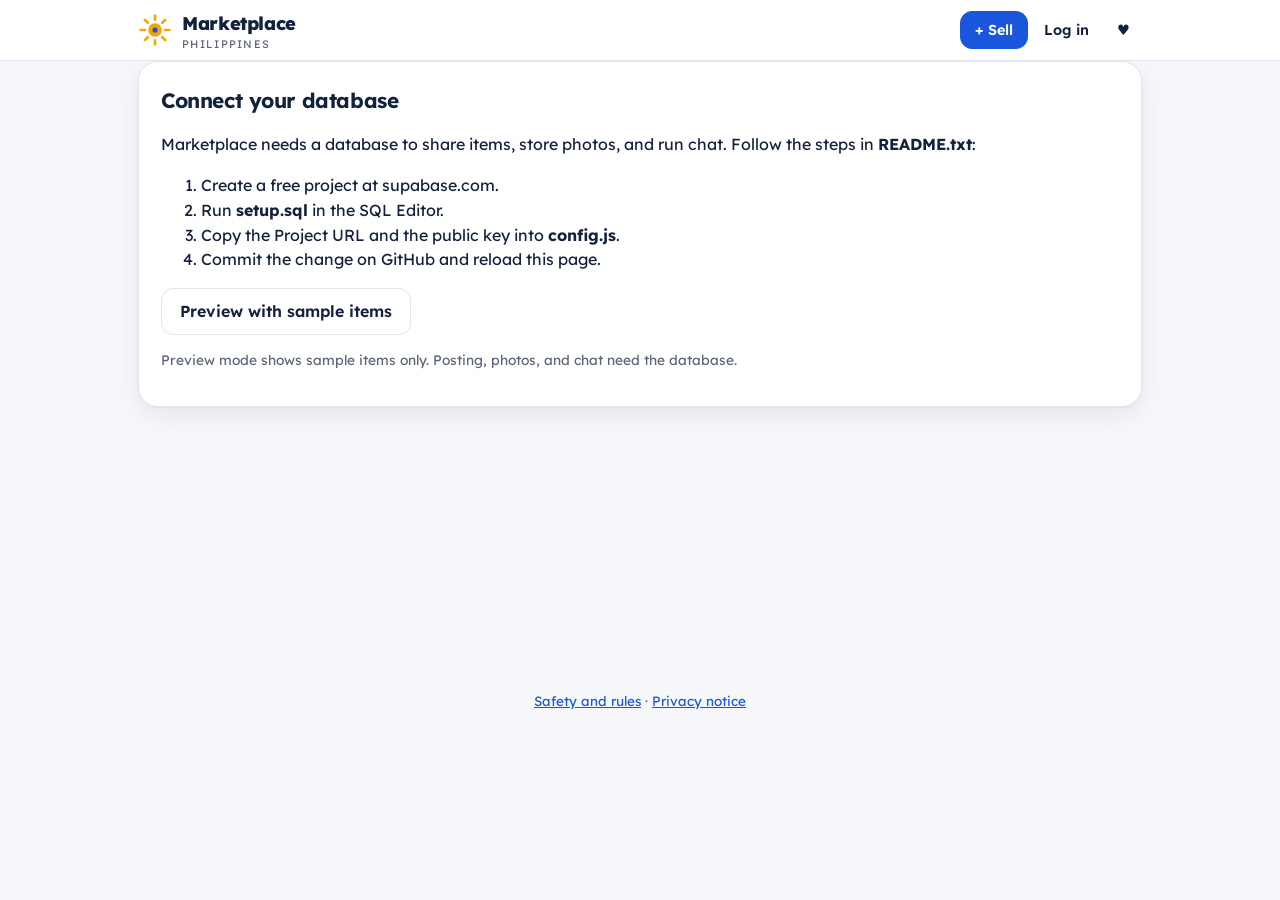
==== commit c41c1aac: "Add files via upload" ====
--- a/index.html
+++ b/index.html
@@ -282,8 +282,8 @@
 async function pollUnread(){if(!sess||!READY||document.hidden)return;try{const r=await http("/rest/v1/conversations?"+qs([["select","id,buyer_id,seller_id,last_sender,last_message_at,buyer_last_read,seller_last_read"],["order","last_message_at.desc"],["limit","100"]]));const n=r.filter(isUnread).length;if(n!==unreadCount){unreadCount=n;renderHeader()}}catch(e){}}
 
 /* ================= data helpers ================= */
-const SAMPLE=[["Samsung Galaxy A54 128GB","Mobile phones","Like new",14500,"Region VII (Central Visayas)","Cebu City","Ana","Complete with box and charger."],["Study table with drawer","Home and furniture","Used",1200,"NCR (Metro Manila)","Quezon City","Ben","Sturdy wood. Pick up only."],["Free: used school books (Grade 7)","Books and school","Used",0,"Region XI (Davao)","Davao City","Carla","Give away to anyone who needs them."],["Sewing machine (portable)","Sewing and fabric","Used",3500,"Region III (Central Luzon)","Angeles City","Dina","Works well. Includes extra needles."],["Gardening tool set","Tools","New",450,"Region VI (Western Visayas)","Iloilo City","Eli","Trowel, fork, and gloves."],["Basketball (size 7)","Sports","Like new",300,"Region X (Northern Mindanao)","Cagayan de Oro","Fe","Barely used."]].map((a,i)=>({id:"d"+i,title:a[0],category:a[1],condition:a[2],price:a[3],region:a[4],city:a[5],seller:{display_name:a[6],region:a[4],created_at:new Date(Date.now()-9e9).toISOString()},description:a[7],thumbs:[],photos:[],status:"available",created_at:new Date(Date.now()-(i+1)*9e6).toISOString(),user_id:"demo"}));
-const PAGE=24,LSEL="id,title,price,category,condition,region,city,thumbs,created_at,status,user_id,seller:profiles(display_name)";
+const SAMPLE=[["Samsung Galaxy A54 128GB","Mobile phones","Like new",14500,"Region VII (Central Visayas)","Cebu City","Ana","Complete with box and charger."],["Study table with drawer","Home and furniture","Used",1200,"NCR (Metro Manila)","Quezon City","Ben","Sturdy wood. Pick up only."],["Free: used school books (Grade 7)","Books and school","Used",0,"Region XI (Davao)","Davao City","Carla","Give away to anyone who needs them."],["Sewing machine (portable)","Sewing and fabric","Used",3500,"Region III (Central Luzon)","Angeles City","Dina","Works well. Includes extra needles."],["Gardening tool set","Tools","New",450,"Region VI (Western Visayas)","Iloilo City","Eli","Trowel, fork, and gloves."],["Basketball (size 7)","Sports","Like new",300,"Region X (Northern Mindanao)","Cagayan de Oro","Fe","Barely used."]].map((a,i)=>({id:"d"+i,title:a[0],category:a[1],condition:a[2],price:a[3],region:a[4],city:a[5],seller:{display_name:a[6],region:a[4],created_at:new Date(Date.now()-9e9).toISOString()},description:a[7],thumbs:[],photos:[],status:"available",created_at:new Date(Date.now()-(i+1)*9e6).toISOString(),seller_id:"demo"}));
+const PAGE=24,LSEL="id,title,price,category,condition,region,city,thumbs,created_at,status,seller_id,seller:profiles(display_name)";
 async function fetchListings(f,offset){
  if(DEMO){let a=SAMPLE.filter(l=>(!f.cat||l.category===f.cat)&&(!f.region||l.region===f.region)&&(!f.q||(l.title+" "+l.description).toLowerCase().includes(f.q.toLowerCase()))&&(!f.free||l.price===0)&&(f.min===""||l.price>=+f.min)&&(f.max===""||l.price<=+f.max));if(f.sort==="low")a.sort((x,y)=>x.price-y.price);if(f.sort==="high")a.sort((x,y)=>y.price-x.price);return a.slice(offset,offset+PAGE)}
  const p=[["select",LSEL],["status","eq.available"]];
@@ -333,7 +333,7 @@
  view.innerHTML='<p class="none"><span class="sp"></span> Loading…</p>';
  const l=await fetchListing(id);
  if(!l){view.innerHTML='<div class="panel"><h2>Item not found</h2><p>It may have been removed.</p><a class="btn" href="#/">Back to Marketplace</a></div>';return}
- const own=sess&&l.user_id===sess.user.id,sv=saved().includes(l.id),ph=l.photos||[];let cur=0;
+ const own=sess&&l.seller_id===sess.user.id,sv=saved().includes(l.id),ph=l.photos||[];let cur=0;
  const draw=()=>{$("#gm").innerHTML=ph.length?`<img src="${esc(pub(ph[cur]))}" alt="Photo ${cur+1} of ${ph.length} of ${esc(l.title)}">`:`<span class="ph">${emoOf(l.category)}</span>`;$$("#gt button").forEach((b,i)=>b.setAttribute("aria-current",i===cur))};
  const s=l.seller||{};
  view.innerHTML=`<p><a href="#/">← Back</a></p><div class="det"><div class="gal"><div class="main" id="gm" role="button" tabindex="0" aria-label="Open photo bigger"></div>${ph.length>1?`<div class="thumbs" id="gt">${(l.thumbs&&l.thumbs.length===ph.length?l.thumbs:ph).map((t,i)=>`<button data-i="${i}" aria-label="Photo ${i+1}"><img src="${esc(pub(t))}" alt=""></button>`).join("")}</div>`:""}</div>
@@ -355,7 +355,7 @@
 async function sellView(editId){
  if(backendNeeded())return;
  if(!sess){view.innerHTML='<div class="panel"><h2>Log in to sell</h2><p>Create a free account or log in to post an item.</p><div class="acts"><button class="btn" data-act="login">Log in</button><button class="btn alt" data-act="signup">Create account</button></div></div>';return}
- let l=null;if(editId){view.innerHTML='<p class="none"><span class="sp"></span> Loading…</p>';l=await fetchListing(editId);if(!l||l.user_id!==sess.user.id){view.innerHTML='<div class="panel"><h2>You cannot edit this item</h2><a class="btn" href="#/">Back</a></div>';return}}
+ let l=null;if(editId){view.innerHTML='<p class="none"><span class="sp"></span> Loading…</p>';l=await fetchListing(editId);if(!l||l.seller_id!==sess.user.id){view.innerHTML='<div class="panel"><h2>You cannot edit this item</h2><a class="btn" href="#/">Back</a></div>';return}}
  const v=l||{title:"",description:"",price:"",category:"",condition:"Used",region:(me&&me.region)||"",city:(me&&me.city)||""};
  let files=[];const conv=photoPipeline();
  view.innerHTML=`<p><a href="#/">← Back</a></p><form class="panel" id="sf" novalidate><h2>${l?"Edit your item":"Sell or give away"}</h2>
@@ -391,15 +391,15 @@
     for(const [p,b] of [[pm,blobs.main],[pt,blobs.thumb]]){await http("/storage/v1/object/listing-photos/"+p.split("/").map(encodeURIComponent).join("/"),{method:"POST",body:b,headers:{"Content-Type":"image/jpeg","x-upsert":"false"},retry:false});up.push(p)}
     photos.push(pm);thumbs.push(pt)}
    btn.innerHTML='<span class="sp"></span> Posting…';
-   const r=await http("/rest/v1/listings",{method:"POST",body:{...body,user_id:sess.user.id,photos,thumbs},headers:{Prefer:"return=representation"},retry:false});
+   const r=await http("/rest/v1/listings",{method:"POST",body:{...body,photos,thumbs},headers:{Prefer:"return=representation"},retry:false});
    files.forEach(f=>URL.revokeObjectURL(f.url));toast("Posted!");location.hash="#/listing/"+r[0].id}
   catch(x){if(up.length)http("/storage/v1/object/listing-photos",{method:"DELETE",body:{prefixes:up},retry:false}).catch(()=>{});err(x.message||"Could not post. Please try again.");btn.disabled=false;btn.textContent=label}}}
 
 async function startChat(id){
  if(backendNeeded())return;if(needLogin(()=>startChat(id)))return;
- const l=await fetchListing(id);if(!l)return;if(l.user_id===sess.user.id)return toast("This is your own item.");
+ const l=await fetchListing(id);if(!l)return;if(l.seller_id===sess.user.id)return toast("This is your own item.");
  try{let r=await http("/rest/v1/conversations?"+qs([["listing_id","eq."+id],["buyer_id","eq."+sess.user.id],["select","id"]]));
-  if(!r.length){try{r=await http("/rest/v1/conversations",{method:"POST",body:{listing_id:id,seller_id:l.user_id},headers:{Prefer:"return=representation"},retry:false})}catch(e){r=await http("/rest/v1/conversations?"+qs([["listing_id","eq."+id],["buyer_id","eq."+sess.user.id],["select","id"]]));if(!r.length)throw e}}
+  if(!r.length){try{r=await http("/rest/v1/conversations",{method:"POST",body:{listing_id:id,seller_id:l.seller_id},headers:{Prefer:"return=representation"},retry:false})}catch(e){r=await http("/rest/v1/conversations?"+qs([["listing_id","eq."+id],["buyer_id","eq."+sess.user.id],["select","id"]]));if(!r.length)throw e}}
   location.hash="#/chat/"+r[0].id}catch(e){const b=$("#lerr");if(b)b.textContent=e.message;else toast(e.message)}}
 
 const CSEL="*,listing:listings(id,title,price,thumbs,status,category),buyer:profiles!conversations_buyer_fk(display_name),seller:profiles!conversations_seller_fk(display_name)";
@@ -450,7 +450,7 @@
 <div class="panel"><h2>Delete my account</h2><p class="note">This removes your profile, items, and messages for good.</p><button class="btn bad" data-act="delacct">Delete my account</button></div>`;
  $("#pf2").onsubmit=async e=>{e.preventDefault();const n=$("#p-name").value.trim();if(n.length<2)return $("#p-err").textContent="Please enter a name.";
   try{await http("/rest/v1/profiles?id=eq."+sess.user.id,{method:"PATCH",body:{display_name:n,region:$("#p-reg").value||null,city:$("#p-city").value.trim()||null},headers:{Prefer:"return=minimal"},retry:false});await loadMe();toast("Profile saved.");$("#p-err").textContent=""}catch(x){$("#p-err").textContent=x.message}};
- try{const r=await http("/rest/v1/listings?"+qs([["user_id","eq."+sess.user.id],["status","neq.removed"],["select","id,title,price,thumbs,status,category,created_at"],["order","created_at.desc"]]));
+ try{const r=await http("/rest/v1/listings?"+qs([["seller_id","eq."+sess.user.id],["status","neq.removed"],["select","id,title,price,thumbs,status,category,created_at"],["order","created_at.desc"]]));
   $("#mine").innerHTML=r.length?r.map(l=>`<div class="mine"><div class="th">${l.thumbs&&l.thumbs[0]?`<img src="${esc(pub(l.thumbs[0]))}" alt="">`:emoOf(l.category)}</div><div class="tt"><a href="#/listing/${esc(l.id)}"><b>${esc(l.title)}</b></a><div class="mt">${peso(l.price)} · ${l.status==="sold"?"Sold":"Available"} · ${ago(l.created_at)}</div></div><a class="btn alt sm" href="#/edit/${esc(l.id)}">Edit</a>${l.status==="sold"?`<button class="btn alt sm" data-act="avail" data-id="${esc(l.id)}">Mark available</button>`:`<button class="btn alt sm" data-act="sold" data-id="${esc(l.id)}">Mark sold</button>`}<button class="btn bad sm" data-act="remove" data-id="${esc(l.id)}">Remove</button></div>`).join(""):'<p class="none">You have no items yet. <a href="#/sell">Sell something</a>.</p>'}
  catch(e){$("#mine").innerHTML=`<p class="none">Could not load. ${esc(e.message)}</p>`}}
 
@@ -469,7 +469,7 @@
 <div class="panel"><h2>Privacy notice</h2><ul class="rules"><li>We collect your email, display name, region and city, photos you upload, items you post, and your messages.</li><li>They are stored with our database provider (Supabase) and used only to run this Marketplace.</li><li>Your display name, region, items, and photos are public. Your email is not shown to other users. Messages are visible only to you and the other person (and the site admin when handling a report).</li><li>You can delete your account in <b>My account</b>. This removes your profile, items, and messages.</li><li>You must be 18 or older, or have a parent or guardian's permission.</li></ul>${C.contact?`<p class="note">Questions, reports, or data requests: <a href="mailto:${esc(C.contact)}">${esc(C.contact)}</a></p>`:""}</div>`}
 
 function setupView(){
- view.innerHTML=`<div class="panel"><h2>${READY?"Marketplace is connected":"Connect your database"}</h2>${READY?"<p>Everything is set up.</p>":`<p>Connect this Marketplace to your existing Supabase project. Follow <b>README.txt</b> to configure <b>config.js</b> and apply the compatibility migration only after reviewing it.</p><ol class="rules"><li>Keep your existing Supabase project and authentication users.</li><li>Use the existing listings owner column <b>user_id</b>.</li><li>Copy your Project URL and public publishable key into <b>config.js</b>.</li><li>Commit the updated files to your existing GitHub repository and reload this page.</li></ol><div class="acts"><button class="btn alt" id="dm">Preview with sample items</button></div><p class="note">Preview mode shows sample items only. Posting, photos, and chat need the database.</p>`}</div>`;
+ view.innerHTML=`<div class="panel"><h2>${READY?"Marketplace is connected":"Connect your database"}</h2>${READY?"<p>Everything is set up.</p>":`<p>Marketplace needs a database to share items, store photos, and run chat. Follow the steps in <b>README.txt</b>:</p><ol class="rules"><li>Create a free project at supabase.com.</li><li>Run <b>setup.sql</b> in the SQL Editor.</li><li>Copy the Project URL and the public key into <b>config.js</b>.</li><li>Commit the change on GitHub and reload this page.</li></ol><div class="acts"><button class="btn alt" id="dm">Preview with sample items</button></div><p class="note">Preview mode shows sample items only. Posting, photos, and chat need the database.</p>`}</div>`;
  if($("#dm"))$("#dm").onclick=()=>{try{sessionStorage.setItem("mk-demo","1")}catch(e){}DEMO=true;location.hash="#/";route()}}
 
 /* ================= actions ================= */
@@ -485,7 +485,7 @@
 function delDlg(){
  openDlg(`<form class="dp" id="df" novalidate><h2>Delete your account?</h2><p>This cannot be undone. Type <b>DELETE</b> to confirm.</p><input id="d-in" autocomplete="off"><p class="err" id="d-err" role="alert"></p><div class="acts"><button class="btn bad" type="submit">Delete forever</button><button type="button" class="btn alt" data-close>Cancel</button></div></form>`);
  $("#df").onsubmit=async e=>{e.preventDefault();if($("#d-in").value.trim()!=="DELETE")return $("#d-err").textContent="Type DELETE in capital letters.";
-  try{try{const mine=await http("/rest/v1/listings?"+qs([["user_id","eq."+sess.user.id],["select","photos,thumbs"]]));const ps=mine.flatMap(x=>[...(x.photos||[]),...(x.thumbs||[])]);if(ps.length)await http("/storage/v1/object/listing-photos",{method:"DELETE",body:{prefixes:ps},retry:false})}catch(_){}
+  try{try{const mine=await http("/rest/v1/listings?"+qs([["seller_id","eq."+sess.user.id],["select","photos,thumbs"]]));const ps=mine.flatMap(x=>[...(x.photos||[]),...(x.thumbs||[])]);if(ps.length)await http("/storage/v1/object/listing-photos",{method:"DELETE",body:{prefixes:ps},retry:false})}catch(_){}
    await http("/rest/v1/rpc/delete_my_account",{method:"POST",body:{},retry:false});$("#dlg").close();setSession(null);toast("Your account was deleted.");location.hash="#/";route()}catch(x){$("#d-err").textContent=x.message}}}
 function chatMenu(){const k=view._chat;if(!k)return;openDlg(`<div class="dp"><h2>Options</h2><div class="acts" style="flex-direction:column"><button class="btn alt" data-act="reportuser">Report this person</button><button class="btn bad" data-act="blockuser">Block this person</button><button class="btn alt" data-close>Close</button></div></div>`)}
 
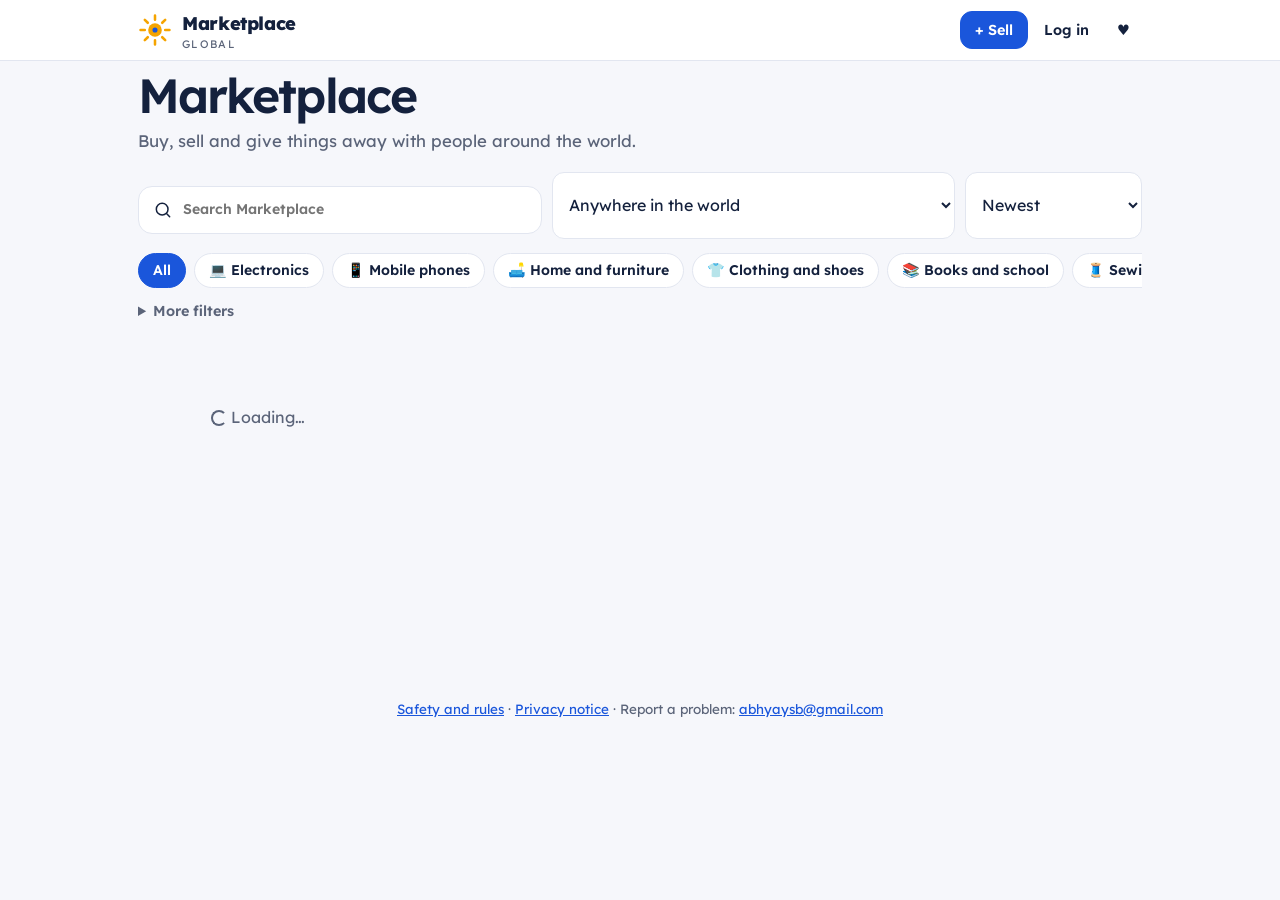
==== commit 789e9510: "Add files via upload" ====
--- a/index.html
+++ b/index.html
@@ -3,8 +3,8 @@
 <head>
 <meta charset="utf-8">
 <meta name="viewport" content="width=device-width, initial-scale=1">
-<meta name="description" content="Buy, sell and give things away across the Philippines.">
-<title>Marketplace | Philippines</title>
+<meta name="description" content="Buy, sell and give things away in a global community marketplace.">
+<title>Learning Hub Marketplace | Global</title>
 <link rel="preconnect" href="https://fonts.googleapis.com">
 <link href="https://fonts.googleapis.com/css2?family=Lexend:wght@300;400;600;800&display=swap" rel="stylesheet">
 <style>
@@ -141,7 +141,7 @@
 <body>
 <div class="off" id="off" role="status">You are offline. Some things will not work until you reconnect.</div>
 <header class="top"><div class="wrap nav">
-<a class="brand" href="#/"><svg viewBox="0 0 40 40" aria-hidden="true"><circle cx="20" cy="20" r="8" fill="#f5a400"/><g stroke="#f5a400" stroke-width="3" stroke-linecap="round"><path d="M20 3v5M20 32v5M3 20h5M32 20h5M8 8l3.500 3.500M28.500 28.500 32 32M8 32l3.500-3.500M28.500 11.500 32 8"/></g><circle cx="20" cy="20" r="3" fill="#1a56db"/></svg><span>Marketplace<small>Philippines</small></span></a>
+<a class="brand" href="#/"><svg viewBox="0 0 40 40" aria-hidden="true"><circle cx="20" cy="20" r="8" fill="#f5a400"/><g stroke="#f5a400" stroke-width="3" stroke-linecap="round"><path d="M20 3v5M20 32v5M3 20h5M32 20h5M8 8l3.500 3.500M28.500 28.500 32 32M8 32l3.500-3.500M28.500 11.500 32 8"/></g><circle cx="20" cy="20" r="3" fill="#1a56db"/></svg><span>Marketplace<small>Global</small></span></a>
 <nav id="nav" aria-label="Main"></nav>
 </div></header>
 <main class="wrap" id="view" tabindex="-1"></main>
@@ -159,7 +159,7 @@
 const $=(s,r=document)=>r.querySelector(s),$$=(s,r=document)=>[...r.querySelectorAll(s)];
 const esc=s=>String(s==null?"":s).replace(/[&<>"']/g,c=>({"&":"&amp;","<":"&lt;",">":"&gt;",'"':"&quot;","'":"&#39;"}[c]));
 const sleep=ms=>new Promise(r=>setTimeout(r,ms));
-const peso=n=>Number(n)===0?"Free":"₱"+Number(n).toLocaleString("en-PH",{maximumFractionDigits:2});
+const formatPrice=(n,code="PHP")=>{if(Number(n)===0)return "Free";try{return new Intl.NumberFormat(undefined,{style:"currency",currency:(code||"PHP").toUpperCase(),maximumFractionDigits:2}).format(Number(n))}catch(e){return (code||"PHP").toUpperCase()+" "+Number(n).toLocaleString(undefined,{maximumFractionDigits:2})}};
 const ago=iso=>{const s=(Date.now()-new Date(iso))/1000;if(!(s>=60))return"just now";if(s<3600)return Math.floor(s/60)+" min ago";if(s<86400)return Math.floor(s/3600)+" h ago";if(s<2592000)return Math.floor(s/86400)+" d ago";return new Date(iso).toLocaleDateString("en-PH",{month:"short",day:"numeric",year:"numeric"})};
 const uuid=()=>window.crypto&&crypto.randomUUID?crypto.randomUUID():"xxxxxxxx-xxxx-4xxx-yxxx-xxxxxxxxxxxx".replace(/[xy]/g,c=>{const r=Math.random()*16|0;return(c==="x"?r:(r&3|8)).toString(16)});
 const UUIDRE=/^[0-9a-f-]{36}$/i;
@@ -167,8 +167,12 @@
 const toast=m=>{const t=$("#toast");t.textContent=m;t.classList.add("on");clearTimeout(toast.t);toast.t=setTimeout(()=>t.classList.remove("on"),2600)};
 const CATS=[["Electronics","💻"],["Mobile phones","📱"],["Home and furniture","🛋️"],["Clothing and shoes","👕"],["Books and school","📚"],["Sewing and fabric","🧵"],["Tools","🔧"],["Plants and food","🌱"],["Toys and baby","🧸"],["Sports","⚽"],["Pet supplies","🐾"],["Other","🛍️"]];
 const emoOf=c=>(CATS.find(x=>x[0]===c)||CATS[11])[1];
-const REGIONS=["NCR (Metro Manila)","CAR (Cordillera)","Region I (Ilocos)","Region II (Cagayan Valley)","Region III (Central Luzon)","Region IV-A (CALABARZON)","MIMAROPA","Region V (Bicol)","Region VI (Western Visayas)","Region VII (Central Visayas)","Region VIII (Eastern Visayas)","Region IX (Zamboanga Peninsula)","Region X (Northern Mindanao)","Region XI (Davao)","Region XII (SOCCSKSARGEN)","Region XIII (Caraga)","BARMM"];
-const regOpts=(sel,ph)=>`<option value="">${esc(ph)}</option>`+REGIONS.map(r=>`<option${r===sel?" selected":""}>${esc(r)}</option>`).join("");
+const COUNTRY_CODES="AD AE AF AG AI AL AM AO AQ AR AS AT AU AW AX AZ BA BB BD BE BF BG BH BI BJ BL BM BN BO BQ BR BS BT BV BW BY BZ CA CC CD CF CG CH CI CK CL CM CN CO CR CU CV CW CX CY CZ DE DJ DK DM DO DZ EC EE EG EH ER ES ET FI FJ FK FM FO FR GA GB GD GE GF GG GH GI GL GM GN GP GQ GR GS GT GU GW GY HK HM HN HR HT HU ID IE IL IM IN IO IQ IR IS IT JE JM JO JP KE KG KH KI KM KN KP KR KW KY KZ LA LB LC LI LK LR LS LT LU LV LY MA MC MD ME MF MG MH MK ML MM MN MO MP MQ MR MS MT MU MV MW MX MY MZ NA NC NE NF NG NI NL NO NP NR NU NZ OM PA PE PF PG PH PK PL PM PN PR PS PT PW PY QA RE RO RS RU RW SA SB SC SD SE SG SH SI SJ SK SL SM SN SO SR SS ST SV SX SY SZ TC TD TF TG TH TJ TK TL TM TN TO TR TT TV TW TZ UA UG UM US UY UZ VA VC VE VG VI VN VU WF WS YE YT ZA ZM ZW".split(" ");
+const countryName=code=>{try{return new Intl.DisplayNames([navigator.language||"en"],{type:"region"}).of(code)||code}catch(e){return code}};
+const countryOpts=(sel)=>COUNTRY_CODES.map(c=>`<option value="${c}"${c===sel?" selected":""}>${esc(countryName(c))} (${c})</option>`).join("");
+const CURRENCIES="PHP USD EUR GBP CAD AUD SGD HKD JPY KRW CNY INR IDR MYR THB VND AED SAR NZD CHF SEK NOK DKK ZAR BRL MXN".split(" ");
+const currencyOpts=(sel)=>CURRENCIES.map(c=>`<option value="${c}"${c===(sel||"PHP")?" selected":""}>${c}</option>`).join("");
+const regOpts=(sel,ph)=>`<option value="">${esc(ph)}</option>`;
 const pub=p=>BASE+"/storage/v1/object/public/listing-photos/"+String(p).split("/").map(encodeURIComponent).join("/");
 const view=$("#view");
 if(C.contact)$("#contact").innerHTML=` · Report a problem: <a href="mailto:${esc(C.contact)}">${esc(C.contact)}</a>`;
@@ -244,7 +248,7 @@
 ${su?`<label for="a-name">Your name</label><input id="a-name" maxlength="40" autocomplete="name">`:""}
 <label for="a-email">Email</label><input id="a-email" type="email" autocomplete="email" required>
 <label for="a-pass">Password${su?" (at least 8 characters)":""}</label><input id="a-pass" type="password" autocomplete="${su?"new-password":"current-password"}" required>
-${su?`<label for="a-reg">Where are you? (optional)</label><select id="a-reg">${regOpts("","Choose your region")}</select><label class="chk" style="margin-top:14px"><input type="checkbox" id="a-ok"> <span>I am 18 or older, or I have a parent or guardian's permission. I agree to the <a href="#/safety" data-close>rules and privacy notice</a>.</span></label>`:""}
+${su?`<label for="a-reg">State / province / region (optional)</label><input id="a-reg" maxlength="60" placeholder="Your region"><label class="chk" style="margin-top:14px"><input type="checkbox" id="a-ok"> <span>I am 18 or older, or I have a parent or guardian's permission. I agree to the <a href="#/safety" data-close>rules and privacy notice</a>.</span></label>`:""}
 <p class="err" id="a-err" role="alert"></p>
 <div class="acts"><button class="btn" type="submit">${su?"Sign up":"Log in"}</button><button type="button" class="btn alt" data-close>Cancel</button></div>
 <p class="note" style="margin-top:14px">${su?'Already have an account? <button type="button" class="lnk" data-act="login">Log in</button>':'New here? <button type="button" class="lnk" data-act="signup">Create an account</button> · <button type="button" class="lnk" data-act="forgot">Forgot password?</button>'}</p></form>`);
@@ -282,21 +286,25 @@
 async function pollUnread(){if(!sess||!READY||document.hidden)return;try{const r=await http("/rest/v1/conversations?"+qs([["select","id,buyer_id,seller_id,last_sender,last_message_at,buyer_last_read,seller_last_read"],["order","last_message_at.desc"],["limit","100"]]));const n=r.filter(isUnread).length;if(n!==unreadCount){unreadCount=n;renderHeader()}}catch(e){}}
 
 /* ================= data helpers ================= */
-const SAMPLE=[["Samsung Galaxy A54 128GB","Mobile phones","Like new",14500,"Region VII (Central Visayas)","Cebu City","Ana","Complete with box and charger."],["Study table with drawer","Home and furniture","Used",1200,"NCR (Metro Manila)","Quezon City","Ben","Sturdy wood. Pick up only."],["Free: used school books (Grade 7)","Books and school","Used",0,"Region XI (Davao)","Davao City","Carla","Give away to anyone who needs them."],["Sewing machine (portable)","Sewing and fabric","Used",3500,"Region III (Central Luzon)","Angeles City","Dina","Works well. Includes extra needles."],["Gardening tool set","Tools","New",450,"Region VI (Western Visayas)","Iloilo City","Eli","Trowel, fork, and gloves."],["Basketball (size 7)","Sports","Like new",300,"Region X (Northern Mindanao)","Cagayan de Oro","Fe","Barely used."]].map((a,i)=>({id:"d"+i,title:a[0],category:a[1],condition:a[2],price:a[3],region:a[4],city:a[5],seller:{display_name:a[6],region:a[4],created_at:new Date(Date.now()-9e9).toISOString()},description:a[7],thumbs:[],photos:[],status:"available",created_at:new Date(Date.now()-(i+1)*9e6).toISOString(),seller_id:"demo"}));
-const PAGE=24,LSEL="id,title,price,category,condition,region,city,thumbs,created_at,status,seller_id,seller:profiles(display_name)";
+const SAMPLE=[["Samsung Galaxy A54 128GB","Mobile phones","Like new",14500,"Region VII (Central Visayas)","Cebu City","Ana","Complete with box and charger."],["Study table with drawer","Home and furniture","Used",1200,"NCR (Metro Manila)","Quezon City","Ben","Sturdy wood. Pick up only."],["Free: used school books (Grade 7)","Books and school","Used",0,"Region XI (Davao)","Davao City","Carla","Give away to anyone who needs them."],["Sewing machine (portable)","Sewing and fabric","Used",3500,"Region III (Central Luzon)","Angeles City","Dina","Works well. Includes extra needles."],["Gardening tool set","Tools","New",450,"Region VI (Western Visayas)","Iloilo City","Eli","Trowel, fork, and gloves."],["Basketball (size 7)","Sports","Like new",300,"Region X (Northern Mindanao)","Cagayan de Oro","Fe","Barely used."]].map((a,i)=>({id:"d"+i,title:a[0],category:a[1],condition:a[2],price:a[3],region:a[4],city:a[5],seller:{display_name:a[6],region:a[4],created_at:new Date(Date.now()-9e9).toISOString()},description:a[7],thumbs:[],photos:[],status:"available",country_code:"PH",currency_code:"PHP",created_at:new Date(Date.now()-(i+1)*9e6).toISOString(),user_id:"demo"}));
+const PAGE=24,LSEL="id,title,price,currency_code,country_code,category,condition,region,city,thumbs,created_at,status,user_id";
 async function fetchListings(f,offset){
- if(DEMO){let a=SAMPLE.filter(l=>(!f.cat||l.category===f.cat)&&(!f.region||l.region===f.region)&&(!f.q||(l.title+" "+l.description).toLowerCase().includes(f.q.toLowerCase()))&&(!f.free||l.price===0)&&(f.min===""||l.price>=+f.min)&&(f.max===""||l.price<=+f.max));if(f.sort==="low")a.sort((x,y)=>x.price-y.price);if(f.sort==="high")a.sort((x,y)=>y.price-x.price);return a.slice(offset,offset+PAGE)}
+ if(DEMO){let a=SAMPLE.filter(l=>(!f.cat||l.category===f.cat)&&(!f.region||(l.country_code||"PH")===f.region)&&(!f.q||(l.title+" "+l.description).toLowerCase().includes(f.q.toLowerCase()))&&(!f.free||l.price===0)&&(f.min===""||l.price>=+f.min)&&(f.max===""||l.price<=+f.max));if(f.sort==="low")a.sort((x,y)=>x.price-y.price);if(f.sort==="high")a.sort((x,y)=>y.price-x.price);return a.slice(offset,offset+PAGE)}
  const p=[["select",LSEL],["status","eq.available"]];
  const t=(f.q||"").replace(/[,()*%\\:"]/g," ").replace(/\s+/g," ").trim();if(t)p.push(["or",`(title.ilike.*${t}*,description.ilike.*${t}*)`]);
- if(f.cat)p.push(["category","eq."+f.cat]);if(f.region)p.push(["region","eq."+f.region]);
+ if(f.cat)p.push(["category","eq."+f.cat]);if(f.region)p.push(["country_code","eq."+f.region]);
  if(f.free)p.push(["price","eq.0"]);else{if(f.min!=="")p.push(["price","gte."+f.min]);if(f.max!=="")p.push(["price","lte."+f.max])}
  p.push(["order",f.sort==="low"?"price.asc,created_at.desc":f.sort==="high"?"price.desc,created_at.desc":"created_at.desc"],["limit",PAGE],["offset",offset]);
- return http("/rest/v1/listings?"+qs(p))}
+ const rows=await http("/rest/v1/listings?"+qs(p));return attachSellerProfiles(rows)}
+async function attachSellerProfiles(rows){
+ const ids=[...new Set((rows||[]).map(x=>x.user_id).filter(Boolean))];if(!ids.length)return rows||[];
+ try{const ps=await http("/rest/v1/profiles?"+qs([["select","id,display_name,region,city,created_at"],["id","in.("+ids.join(",")+")"]]));const by=Object.fromEntries(ps.map(x=>[x.id,x]));return rows.map(x=>({...x,seller:by[x.user_id]||{}}))}catch(e){return rows.map(x=>({...x,seller:{}}))}
+}
 async function fetchListing(id){
  if(DEMO)return SAMPLE.find(l=>l.id===id)||null;
  if(!UUIDRE.test(id))return null;
- const r=await http("/rest/v1/listings?"+qs([["id","eq."+id],["select","*,seller:profiles(display_name,region,city,created_at)"]]));return r&&r[0]||null}
-const cardHtml=l=>`<a class="card" href="#/listing/${esc(l.id)}">${l.status==="sold"?'<span class="sold">SOLD</span>':""}<div class="im">${l.thumbs&&l.thumbs[0]?`<img src="${esc(pub(l.thumbs[0]))}" alt="" loading="lazy">`:`<span class="ph">${emoOf(l.category)}</span>`}</div><div class="tx"><div class="pr ${Number(l.price)===0?"free":""}">${peso(l.price)}</div><h3>${esc(l.title)}</h3><div class="mt">${esc(l.city||"")}${l.city?", ":""}${esc((l.region||"").replace(/ \(.*\)/,""))}</div><div class="mt">${ago(l.created_at)}</div></div></a>`;
+ const r=await http("/rest/v1/listings?"+qs([["id","eq."+id],["select","*"]]));if(!r||!r[0])return null;return (await attachSellerProfiles(r))[0]}
+const cardHtml=l=>`<a class="card" href="#/listing/${esc(l.id)}">${l.status==="sold"?'<span class="sold">SOLD</span>':""}<div class="im">${l.thumbs&&l.thumbs[0]?`<img src="${esc(pub(l.thumbs[0]))}" alt="" loading="lazy">`:`<span class="ph">${emoOf(l.category)}</span>`}</div><div class="tx"><div class="pr ${Number(l.price)===0?"free":""}">${formatPrice(l.price,l.currency_code||"PHP")}</div><h3>${esc(l.title)}</h3><div class="mt">${esc(l.city||"")}${l.city?", ":""}${esc((l.region||"").replace(/ \(.*\)/,""))}${l.country_code?" · "+esc(countryName(l.country_code)):""}</div><div class="mt">${ago(l.created_at)}</div></div></a>`;
 function backendNeeded(){if(READY&&!DEMO)return false;toast("Connect your database to use this.");location.hash="#/setup";return true}
 const saved=()=>{try{return JSON.parse(localStorage.getItem("mk-saved"))||[]}catch(e){return[]}};
 const setSaved=a=>{try{localStorage.setItem("mk-saved",JSON.stringify(a))}catch(e){}};
@@ -306,17 +314,17 @@
 const F={q:"",cat:"",region:"",min:"",max:"",free:false,sort:"new"};let gridReq=0,gridOff=0;
 function home(){
  view.innerHTML=`${DEMO?`<div class="note-bar">Preview mode with sample items. <a href="#/setup">Connect your database</a> to post, add photos, and chat.</div>`:""}
-<section class="hero"><h1>Marketplace</h1><p>Buy, sell and give things away across the Philippines.</p></section>
+<section class="hero"><h1>Marketplace</h1><p>Buy, sell and give things away with people around the world.</p></section>
 <div class="filters"><label class="search"><svg class="ic" viewBox="0 0 24 24"><circle cx="11" cy="11" r="7"/><path d="m20 20-3.500-3.500"/></svg><input id="q" type="search" placeholder="Search Marketplace" aria-label="Search" autocomplete="off" value="${esc(F.q)}"></label>
-<select id="region" aria-label="Region">${regOpts(F.region,"Anywhere in the Philippines")}</select>
+<select id="country" aria-label="Country"><option value="">Anywhere in the world</option>${countryOpts(F.region)}</select>
 <select id="sort" aria-label="Sort"><option value="new"${F.sort==="new"?" selected":""}>Newest</option><option value="low"${F.sort==="low"?" selected":""}>Price: low to high</option><option value="high"${F.sort==="high"?" selected":""}>Price: high to low</option></select></div>
 <div class="cats" id="cats"></div>
-<details class="more"><summary>More filters</summary><div class="row2"><div><label for="min">Min price (₱)</label><input id="min" type="number" min="0" value="${esc(F.min)}"></div><div><label for="max">Max price (₱)</label><input id="max" type="number" min="0" value="${esc(F.max)}"></div></div><label class="chk"><input type="checkbox" id="free"${F.free?" checked":""}> <span>Free items only</span></label></details>
+<details class="more"><summary>More filters</summary><div class="row2"><div><label for="min">Minimum amount (listing currency)</label><input id="min" type="number" min="0" value="${esc(F.min)}"></div><div><label for="max">Maximum amount (listing currency)</label><input id="max" type="number" min="0" value="${esc(F.max)}"></div></div><p class="note">Price filters compare the numeric amount only. Listings remain displayed in their own currency; no exchange-rate conversion is applied.</p><label class="chk"><input type="checkbox" id="free"${F.free?" checked":""}> <span>Free items only</span></label></details>
 <div id="grid" class="grid" aria-live="polite"></div><div id="more" class="center"></div>`;
  const cats=()=>{$("#cats").innerHTML=[["","All"],...CATS.map(c=>[c[0],c[1]+" "+c[0]])].map(c=>`<button class="cat" data-cat="${esc(c[0])}" aria-pressed="${F.cat===c[0]}">${esc(c[1])}</button>`).join("")};cats();
  let deb;const reload=()=>{cats();loadGrid(true)};
  $("#q").oninput=e=>{F.q=e.target.value;clearTimeout(deb);deb=setTimeout(reload,300)};
- $("#region").onchange=e=>{F.region=e.target.value;reload()};$("#sort").onchange=e=>{F.sort=e.target.value;reload()};
+ $("#country").onchange=e=>{F.region=e.target.value;reload()};$("#sort").onchange=e=>{F.sort=e.target.value;reload()};
  $("#min").onchange=e=>{F.min=e.target.value;reload()};$("#max").onchange=e=>{F.max=e.target.value;reload()};$("#free").onchange=e=>{F.free=e.target.checked;reload()};
  $("#cats").onclick=e=>{const b=e.target.closest("[data-cat]");if(b){F.cat=b.dataset.cat;reload()}};
  loadGrid(true)}
@@ -333,11 +341,11 @@
  view.innerHTML='<p class="none"><span class="sp"></span> Loading…</p>';
  const l=await fetchListing(id);
  if(!l){view.innerHTML='<div class="panel"><h2>Item not found</h2><p>It may have been removed.</p><a class="btn" href="#/">Back to Marketplace</a></div>';return}
- const own=sess&&l.seller_id===sess.user.id,sv=saved().includes(l.id),ph=l.photos||[];let cur=0;
+ const own=sess&&l.user_id===sess.user.id,sv=saved().includes(l.id),ph=l.photos||[];let cur=0;
  const draw=()=>{$("#gm").innerHTML=ph.length?`<img src="${esc(pub(ph[cur]))}" alt="Photo ${cur+1} of ${ph.length} of ${esc(l.title)}">`:`<span class="ph">${emoOf(l.category)}</span>`;$$("#gt button").forEach((b,i)=>b.setAttribute("aria-current",i===cur))};
  const s=l.seller||{};
  view.innerHTML=`<p><a href="#/">← Back</a></p><div class="det"><div class="gal"><div class="main" id="gm" role="button" tabindex="0" aria-label="Open photo bigger"></div>${ph.length>1?`<div class="thumbs" id="gt">${(l.thumbs&&l.thumbs.length===ph.length?l.thumbs:ph).map((t,i)=>`<button data-i="${i}" aria-label="Photo ${i+1}"><img src="${esc(pub(t))}" alt=""></button>`).join("")}</div>`:""}</div>
-<div>${l.status==="sold"?'<p class="tag" style="background:var(--red);color:#fff">SOLD</p>':""}<h1>${esc(l.title)}</h1><div class="pr ${Number(l.price)===0?"free":""}">${peso(l.price)}</div><p class="mt">Posted ${ago(l.created_at)} · ${esc(l.city||"")}${l.city?", ":""}${esc(l.region)}</p>
+<div>${l.status==="sold"?'<p class="tag" style="background:var(--red);color:#fff">SOLD</p>':""}<h1>${esc(l.title)}</h1><div class="pr ${Number(l.price)===0?"free":""}">${formatPrice(l.price,l.currency_code||"PHP")}</div><p class="mt">Posted ${ago(l.created_at)} · ${esc(l.city||"")}${l.city?", ":""}${esc(l.region||"")}${l.country_code?" · "+esc(countryName(l.country_code)):""}</p>
 <div><span class="tag">${esc(l.category)}</span><span class="tag">${esc(l.condition)}</span></div>
 ${l.description?`<p class="desc">${esc(l.description)}</p>`:""}
 <div class="seller"><div class="av" aria-hidden="true">${esc((s.display_name||"?").charAt(0).toUpperCase())}</div><div><b>${esc(s.display_name||"Seller")}</b><div class="mt">${esc((s.region||"").replace(/ \(.*\)/,""))}${s.created_at?" · member since "+new Date(s.created_at).toLocaleDateString("en-PH",{month:"short",year:"numeric"}):""}</div></div></div>
@@ -355,16 +363,16 @@
 async function sellView(editId){
  if(backendNeeded())return;
  if(!sess){view.innerHTML='<div class="panel"><h2>Log in to sell</h2><p>Create a free account or log in to post an item.</p><div class="acts"><button class="btn" data-act="login">Log in</button><button class="btn alt" data-act="signup">Create account</button></div></div>';return}
- let l=null;if(editId){view.innerHTML='<p class="none"><span class="sp"></span> Loading…</p>';l=await fetchListing(editId);if(!l||l.seller_id!==sess.user.id){view.innerHTML='<div class="panel"><h2>You cannot edit this item</h2><a class="btn" href="#/">Back</a></div>';return}}
- const v=l||{title:"",description:"",price:"",category:"",condition:"Used",region:(me&&me.region)||"",city:(me&&me.city)||""};
+ let l=null;if(editId){view.innerHTML='<p class="none"><span class="sp"></span> Loading…</p>';l=await fetchListing(editId);if(!l||l.user_id!==sess.user.id){view.innerHTML='<div class="panel"><h2>You cannot edit this item</h2><a class="btn" href="#/">Back</a></div>';return}}
+ const v=l||{title:"",description:"",price:"",category:"",condition:"Used",region:(me&&me.region)||"",city:(me&&me.city)||"",country_code:"PH",currency_code:"PHP"};
  let files=[];const conv=photoPipeline();
  view.innerHTML=`<p><a href="#/">← Back</a></p><form class="panel" id="sf" novalidate><h2>${l?"Edit your item":"Sell or give away"}</h2>
 ${l?`<p class="note">To change photos, remove this item and post it again.</p>`:`<label>Photos <span class="note">(up to 5, the first is the cover)</span></label><div class="photos" id="ph"></div><input id="pf" type="file" accept="image/*" multiple hidden>`}
 <label for="s-title">Title</label><input id="s-title" maxlength="80" value="${esc(v.title)}" placeholder="What are you selling?">
 <div class="row2"><div><label for="s-cat">Category</label><select id="s-cat"><option value="">Choose…</option>${CATS.map(c=>`<option${c[0]===v.category?" selected":""}>${esc(c[0])}</option>`).join("")}</select></div><div><label for="s-cond">Condition</label><select id="s-cond">${["New","Like new","Used"].map(c=>`<option${c===v.condition?" selected":""}>${c}</option>`).join("")}</select></div></div>
-<div class="row2"><div><label for="s-price">Price (₱)</label><input id="s-price" type="number" min="0" max="10000000" step="0.01" value="${v.price===""?"":esc(v.price)}" placeholder="0"></div><div><label>&nbsp;</label><label class="chk"><input type="checkbox" id="s-free"${l&&Number(l.price)===0?" checked":""}> <span>Give away for free</span></label></div></div>
+<div class="row2"><div><label for="s-price">Price</label><input id="s-price" type="number" min="0" max="10000000" step="0.01" value="${v.price===""?"":esc(v.price)}" placeholder="0"></div><div><label>&nbsp;</label><label class="chk"><input type="checkbox" id="s-free"${l&&Number(l.price)===0?" checked":""}> <span>Give away for free</span></label></div></div>
 <label for="s-desc">Description</label><textarea id="s-desc" maxlength="1000" placeholder="Size, brand, how it was used, where to meet…">${esc(v.description)}</textarea>
-<div class="row2"><div><label for="s-reg">Region</label><select id="s-reg">${regOpts(v.region,"Choose region")}</select></div><div><label for="s-city">City or town</label><input id="s-city" maxlength="60" value="${esc(v.city||"")}"></div></div>
+<div class="row2"><div><label for="s-country">Country</label><select id="s-country">${countryOpts(v.country_code||"PH")}</select></div><div><label for="s-currency">Currency</label><select id="s-currency">${currencyOpts(v.currency_code||"PHP")}</select></div></div><div class="row2"><div><label for="s-reg">State / province / region</label><input id="s-reg" maxlength="60" value="${esc(v.region||"")}" placeholder="State, province or region"></div><div><label for="s-city">City or town</label><input id="s-city" maxlength="60" value="${esc(v.city||"")}"></div></div>
 <label class="chk" style="margin-top:16px"><input type="checkbox" id="s-ok"> <span>This item is allowed (see <a href="#/safety" target="_blank" rel="noopener">the rules</a>) and I am 18 or older, or I have a parent or guardian's permission.</span></label>
 <p class="err" id="s-err" role="alert"></p><div class="acts"><button class="btn" type="submit">${l?"Save changes":"Post item"}</button><a class="btn alt" href="#/">Cancel</a></div></form>`;
  $("#s-free").onchange=e=>{$("#s-price").disabled=e.target.checked;if(e.target.checked)$("#s-price").value="0"};if($("#s-free").checked)$("#s-price").disabled=true;
@@ -377,10 +385,10 @@
   if(!g("#s-cat"))return err("Please choose a category.");
   if(g("#s-price")===""&&!$("#s-free").checked)return err("Please enter a price, or tick Give away for free.");
   if(!(price>=0&&price<=10000000))return err("Price must be between 0 and 10,000,000.");
-  if(!g("#s-reg"))return err("Please choose your region so buyers know where you are.");
+  if(!g("#s-country"))return err("Please choose a country.");if(!g("#s-currency"))return err("Please choose a currency.");
   if(!$("#s-ok").checked)return err("Please tick the confirmation box.");
   err("");const btn=e.submitter;btn.disabled=true;const label=btn.textContent;
-  const body={title:g("#s-title"),description:g("#s-desc"),price,category:g("#s-cat"),condition:g("#s-cond"),region:g("#s-reg"),city:g("#s-city")};
+  const body={title:g("#s-title"),description:g("#s-desc"),price,currency_code:g("#s-currency").toUpperCase(),country_code:g("#s-country").toUpperCase(),category:g("#s-cat"),condition:g("#s-cond"),region:g("#s-reg"),city:g("#s-city")};
   const up=[];
   try{
    if(l){await http("/rest/v1/listings?id=eq."+l.id,{method:"PATCH",body,headers:{Prefer:"return=minimal"},retry:false});toast("Saved.");location.hash="#/listing/"+l.id;return}
@@ -391,18 +399,18 @@
     for(const [p,b] of [[pm,blobs.main],[pt,blobs.thumb]]){await http("/storage/v1/object/listing-photos/"+p.split("/").map(encodeURIComponent).join("/"),{method:"POST",body:b,headers:{"Content-Type":"image/jpeg","x-upsert":"false"},retry:false});up.push(p)}
     photos.push(pm);thumbs.push(pt)}
    btn.innerHTML='<span class="sp"></span> Posting…';
-   const r=await http("/rest/v1/listings",{method:"POST",body:{...body,photos,thumbs},headers:{Prefer:"return=representation"},retry:false});
+   const r=await http("/rest/v1/listings",{method:"POST",body:{...body,user_id:sess.user.id,photos,thumbs},headers:{Prefer:"return=representation"},retry:false});
    files.forEach(f=>URL.revokeObjectURL(f.url));toast("Posted!");location.hash="#/listing/"+r[0].id}
   catch(x){if(up.length)http("/storage/v1/object/listing-photos",{method:"DELETE",body:{prefixes:up},retry:false}).catch(()=>{});err(x.message||"Could not post. Please try again.");btn.disabled=false;btn.textContent=label}}}
 
 async function startChat(id){
  if(backendNeeded())return;if(needLogin(()=>startChat(id)))return;
- const l=await fetchListing(id);if(!l)return;if(l.seller_id===sess.user.id)return toast("This is your own item.");
+ const l=await fetchListing(id);if(!l)return;if(l.user_id===sess.user.id)return toast("This is your own item.");
  try{let r=await http("/rest/v1/conversations?"+qs([["listing_id","eq."+id],["buyer_id","eq."+sess.user.id],["select","id"]]));
-  if(!r.length){try{r=await http("/rest/v1/conversations",{method:"POST",body:{listing_id:id,seller_id:l.seller_id},headers:{Prefer:"return=representation"},retry:false})}catch(e){r=await http("/rest/v1/conversations?"+qs([["listing_id","eq."+id],["buyer_id","eq."+sess.user.id],["select","id"]]));if(!r.length)throw e}}
+  if(!r.length){try{r=await http("/rest/v1/conversations",{method:"POST",body:{listing_id:id,seller_id:l.user_id},headers:{Prefer:"return=representation"},retry:false})}catch(e){r=await http("/rest/v1/conversations?"+qs([["listing_id","eq."+id],["buyer_id","eq."+sess.user.id],["select","id"]]));if(!r.length)throw e}}
   location.hash="#/chat/"+r[0].id}catch(e){const b=$("#lerr");if(b)b.textContent=e.message;else toast(e.message)}}
 
-const CSEL="*,listing:listings(id,title,price,thumbs,status,category),buyer:profiles!conversations_buyer_fk(display_name),seller:profiles!conversations_seller_fk(display_name)";
+const CSEL="*,listing:listings(id,title,price,currency_code,country_code,thumbs,status,category),buyer:profiles!conversations_buyer_fk(display_name),seller:profiles!conversations_seller_fk(display_name)";
 function needAuthView(msg){view.innerHTML=`<div class="panel"><h2>${esc(msg)}</h2><div class="acts"><button class="btn" data-act="login">Log in</button><button class="btn alt" data-act="signup">Create account</button></div></div>`}
 async function messagesView(){
  if(backendNeeded())return;if(!sess)return needAuthView("Log in to see your messages");
@@ -420,7 +428,7 @@
  if(!c){view.innerHTML='<div class="panel"><h2>Chat not found</h2><a class="btn" href="#/messages">Back to messages</a></div>';return}
  const meId=sess.user.id,mineBuyer=c.buyer_id===meId,oid=mineBuyer?c.seller_id:c.buyer_id,o=(mineBuyer?c.seller:c.buyer)||{},l=c.listing;
  let msgs=[],lastAt=null,blocked=false,busy=false;
- view.innerHTML=`<div class="chat"><div class="chead"><a href="#/messages" aria-label="Back to messages">←</a>${l?`<a class="th" href="#/listing/${esc(l.id)}">${l.thumbs&&l.thumbs[0]?`<img src="${esc(pub(l.thumbs[0]))}" alt="">`:emoOf(l.category)}</a>`:""}<div style="flex:1;min-width:140px"><b>${esc(o.display_name||"User")}</b><div class="mt">${l?`<a href="#/listing/${esc(l.id)}">${esc(l.title)}</a> · ${peso(l.price)}`:"Item removed"}</div></div><button class="btn alt sm" data-act="chatmenu">⋯</button></div><div class="msgs" id="ms" aria-live="polite"></div><div id="qk"></div><div id="cp"></div></div>`;
+ view.innerHTML=`<div class="chat"><div class="chead"><a href="#/messages" aria-label="Back to messages">←</a>${l?`<a class="th" href="#/listing/${esc(l.id)}">${l.thumbs&&l.thumbs[0]?`<img src="${esc(pub(l.thumbs[0]))}" alt="">`:emoOf(l.category)}</a>`:""}<div style="flex:1;min-width:140px"><b>${esc(o.display_name||"User")}</b><div class="mt">${l?`<a href="#/listing/${esc(l.id)}">${esc(l.title)}</a> · ${formatPrice(l.price,l.currency_code||"PHP")}`:"Item removed"}</div></div><button class="btn alt sm" data-act="chatmenu">⋯</button></div><div class="msgs" id="ms" aria-live="polite"></div><div id="qk"></div><div id="cp"></div></div>`;
  const hm=t=>new Date(t).toLocaleTimeString("en-PH",{hour:"numeric",minute:"2-digit"});
  const draw=()=>{const el=$("#ms");if(!el)return;const near=el.scrollHeight-el.scrollTop-el.clientHeight<120;let day="",h="";
   for(const m of msgs){const d=new Date(m.created_at).toDateString();if(d!==day){day=d;h+=`<div class="day">${new Date(m.created_at).toLocaleDateString("en-PH",{weekday:"short",month:"short",day:"numeric"})}</div>`}
@@ -445,13 +453,13 @@
 async function meView(){
  if(backendNeeded())return;if(!sess)return needAuthView("Log in to see your account");
  if(!me)await loadMe();
- view.innerHTML=`<h1 style="font-size:1.6rem;margin:0 0 12px">My account</h1><form class="panel" id="pf2" novalidate><h2>Profile</h2><p class="note">${esc(sess.user.email||"")}</p><label for="p-name">Display name</label><input id="p-name" maxlength="40" value="${esc(me.display_name)}"><div class="row2"><div><label for="p-reg">Region</label><select id="p-reg">${regOpts(me.region||"","Choose region")}</select></div><div><label for="p-city">City or town</label><input id="p-city" maxlength="60" value="${esc(me.city||"")}"></div></div><p class="err" id="p-err" role="alert"></p><div class="acts"><button class="btn" type="submit">Save profile</button><button type="button" class="btn alt" data-act="logout">Log out</button></div></form>
+ view.innerHTML=`<h1 style="font-size:1.6rem;margin:0 0 12px">My account</h1><form class="panel" id="pf2" novalidate><h2>Profile</h2><p class="note">${esc(sess.user.email||"")}</p><label for="p-name">Display name</label><input id="p-name" maxlength="40" value="${esc(me.display_name)}"><div class="row2"><div><label for="p-reg">State / province / region</label><input id="p-reg" maxlength="60" value="${esc(me.region||"")}"></div><div><label for="p-city">City or town</label><input id="p-city" maxlength="60" value="${esc(me.city||"")}"></div></div><p class="err" id="p-err" role="alert"></p><div class="acts"><button class="btn" type="submit">Save profile</button><button type="button" class="btn alt" data-act="logout">Log out</button></div></form>
 <div class="panel"><h2>My items</h2><div id="mine"><p class="none"><span class="sp"></span> Loading…</p></div></div>
 <div class="panel"><h2>Delete my account</h2><p class="note">This removes your profile, items, and messages for good.</p><button class="btn bad" data-act="delacct">Delete my account</button></div>`;
  $("#pf2").onsubmit=async e=>{e.preventDefault();const n=$("#p-name").value.trim();if(n.length<2)return $("#p-err").textContent="Please enter a name.";
   try{await http("/rest/v1/profiles?id=eq."+sess.user.id,{method:"PATCH",body:{display_name:n,region:$("#p-reg").value||null,city:$("#p-city").value.trim()||null},headers:{Prefer:"return=minimal"},retry:false});await loadMe();toast("Profile saved.");$("#p-err").textContent=""}catch(x){$("#p-err").textContent=x.message}};
- try{const r=await http("/rest/v1/listings?"+qs([["seller_id","eq."+sess.user.id],["status","neq.removed"],["select","id,title,price,thumbs,status,category,created_at"],["order","created_at.desc"]]));
-  $("#mine").innerHTML=r.length?r.map(l=>`<div class="mine"><div class="th">${l.thumbs&&l.thumbs[0]?`<img src="${esc(pub(l.thumbs[0]))}" alt="">`:emoOf(l.category)}</div><div class="tt"><a href="#/listing/${esc(l.id)}"><b>${esc(l.title)}</b></a><div class="mt">${peso(l.price)} · ${l.status==="sold"?"Sold":"Available"} · ${ago(l.created_at)}</div></div><a class="btn alt sm" href="#/edit/${esc(l.id)}">Edit</a>${l.status==="sold"?`<button class="btn alt sm" data-act="avail" data-id="${esc(l.id)}">Mark available</button>`:`<button class="btn alt sm" data-act="sold" data-id="${esc(l.id)}">Mark sold</button>`}<button class="btn bad sm" data-act="remove" data-id="${esc(l.id)}">Remove</button></div>`).join(""):'<p class="none">You have no items yet. <a href="#/sell">Sell something</a>.</p>'}
+ try{const r=await http("/rest/v1/listings?"+qs([["user_id","eq."+sess.user.id],["status","neq.removed"],["select","id,title,price,currency_code,country_code,thumbs,status,category,created_at"],["order","created_at.desc"]]));
+  $("#mine").innerHTML=r.length?r.map(l=>`<div class="mine"><div class="th">${l.thumbs&&l.thumbs[0]?`<img src="${esc(pub(l.thumbs[0]))}" alt="">`:emoOf(l.category)}</div><div class="tt"><a href="#/listing/${esc(l.id)}"><b>${esc(l.title)}</b></a><div class="mt">${formatPrice(l.price,l.currency_code||"PHP")} · ${l.status==="sold"?"Sold":"Available"} · ${ago(l.created_at)}</div></div><a class="btn alt sm" href="#/edit/${esc(l.id)}">Edit</a>${l.status==="sold"?`<button class="btn alt sm" data-act="avail" data-id="${esc(l.id)}">Mark available</button>`:`<button class="btn alt sm" data-act="sold" data-id="${esc(l.id)}">Mark sold</button>`}<button class="btn bad sm" data-act="remove" data-id="${esc(l.id)}">Remove</button></div>`).join(""):'<p class="none">You have no items yet. <a href="#/sell">Sell something</a>.</p>'}
  catch(e){$("#mine").innerHTML=`<p class="none">Could not load. ${esc(e.message)}</p>`}}
 
 async function savedView(){
@@ -469,7 +477,7 @@
 <div class="panel"><h2>Privacy notice</h2><ul class="rules"><li>We collect your email, display name, region and city, photos you upload, items you post, and your messages.</li><li>They are stored with our database provider (Supabase) and used only to run this Marketplace.</li><li>Your display name, region, items, and photos are public. Your email is not shown to other users. Messages are visible only to you and the other person (and the site admin when handling a report).</li><li>You can delete your account in <b>My account</b>. This removes your profile, items, and messages.</li><li>You must be 18 or older, or have a parent or guardian's permission.</li></ul>${C.contact?`<p class="note">Questions, reports, or data requests: <a href="mailto:${esc(C.contact)}">${esc(C.contact)}</a></p>`:""}</div>`}
 
 function setupView(){
- view.innerHTML=`<div class="panel"><h2>${READY?"Marketplace is connected":"Connect your database"}</h2>${READY?"<p>Everything is set up.</p>":`<p>Marketplace needs a database to share items, store photos, and run chat. Follow the steps in <b>README.txt</b>:</p><ol class="rules"><li>Create a free project at supabase.com.</li><li>Run <b>setup.sql</b> in the SQL Editor.</li><li>Copy the Project URL and the public key into <b>config.js</b>.</li><li>Commit the change on GitHub and reload this page.</li></ol><div class="acts"><button class="btn alt" id="dm">Preview with sample items</button></div><p class="note">Preview mode shows sample items only. Posting, photos, and chat need the database.</p>`}</div>`;
+ view.innerHTML=`<div class="panel"><h2>${READY?"Marketplace is connected":"Connect your database"}</h2>${READY?"<p>Everything is set up.</p>":`<p>Connect this Marketplace to your existing Supabase project. Follow <b>README.txt</b> to configure <b>config.js</b> and apply the compatibility migration only after reviewing it.</p><ol class="rules"><li>Keep your existing Supabase project and authentication users.</li><li>Use the existing listings owner column <b>user_id</b>.</li><li>Copy your Project URL and public publishable key into <b>config.js</b>.</li><li>Commit the updated files to your existing GitHub repository and reload this page.</li></ol><div class="acts"><button class="btn alt" id="dm">Preview with sample items</button></div><p class="note">Preview mode shows sample items only. Posting, photos, and chat need the database.</p>`}</div>`;
  if($("#dm"))$("#dm").onclick=()=>{try{sessionStorage.setItem("mk-demo","1")}catch(e){}DEMO=true;location.hash="#/";route()}}
 
 /* ================= actions ================= */
@@ -485,7 +493,7 @@
 function delDlg(){
  openDlg(`<form class="dp" id="df" novalidate><h2>Delete your account?</h2><p>This cannot be undone. Type <b>DELETE</b> to confirm.</p><input id="d-in" autocomplete="off"><p class="err" id="d-err" role="alert"></p><div class="acts"><button class="btn bad" type="submit">Delete forever</button><button type="button" class="btn alt" data-close>Cancel</button></div></form>`);
  $("#df").onsubmit=async e=>{e.preventDefault();if($("#d-in").value.trim()!=="DELETE")return $("#d-err").textContent="Type DELETE in capital letters.";
-  try{try{const mine=await http("/rest/v1/listings?"+qs([["seller_id","eq."+sess.user.id],["select","photos,thumbs"]]));const ps=mine.flatMap(x=>[...(x.photos||[]),...(x.thumbs||[])]);if(ps.length)await http("/storage/v1/object/listing-photos",{method:"DELETE",body:{prefixes:ps},retry:false})}catch(_){}
+  try{try{const mine=await http("/rest/v1/listings?"+qs([["user_id","eq."+sess.user.id],["select","photos,thumbs"]]));const ps=mine.flatMap(x=>[...(x.photos||[]),...(x.thumbs||[])]);if(ps.length)await http("/storage/v1/object/listing-photos",{method:"DELETE",body:{prefixes:ps},retry:false})}catch(_){}
    await http("/rest/v1/rpc/delete_my_account",{method:"POST",body:{},retry:false});$("#dlg").close();setSession(null);toast("Your account was deleted.");location.hash="#/";route()}catch(x){$("#d-err").textContent=x.message}}}
 function chatMenu(){const k=view._chat;if(!k)return;openDlg(`<div class="dp"><h2>Options</h2><div class="acts" style="flex-direction:column"><button class="btn alt" data-act="reportuser">Report this person</button><button class="btn bad" data-act="blockuser">Block this person</button><button class="btn alt" data-close>Close</button></div></div>`)}
 
